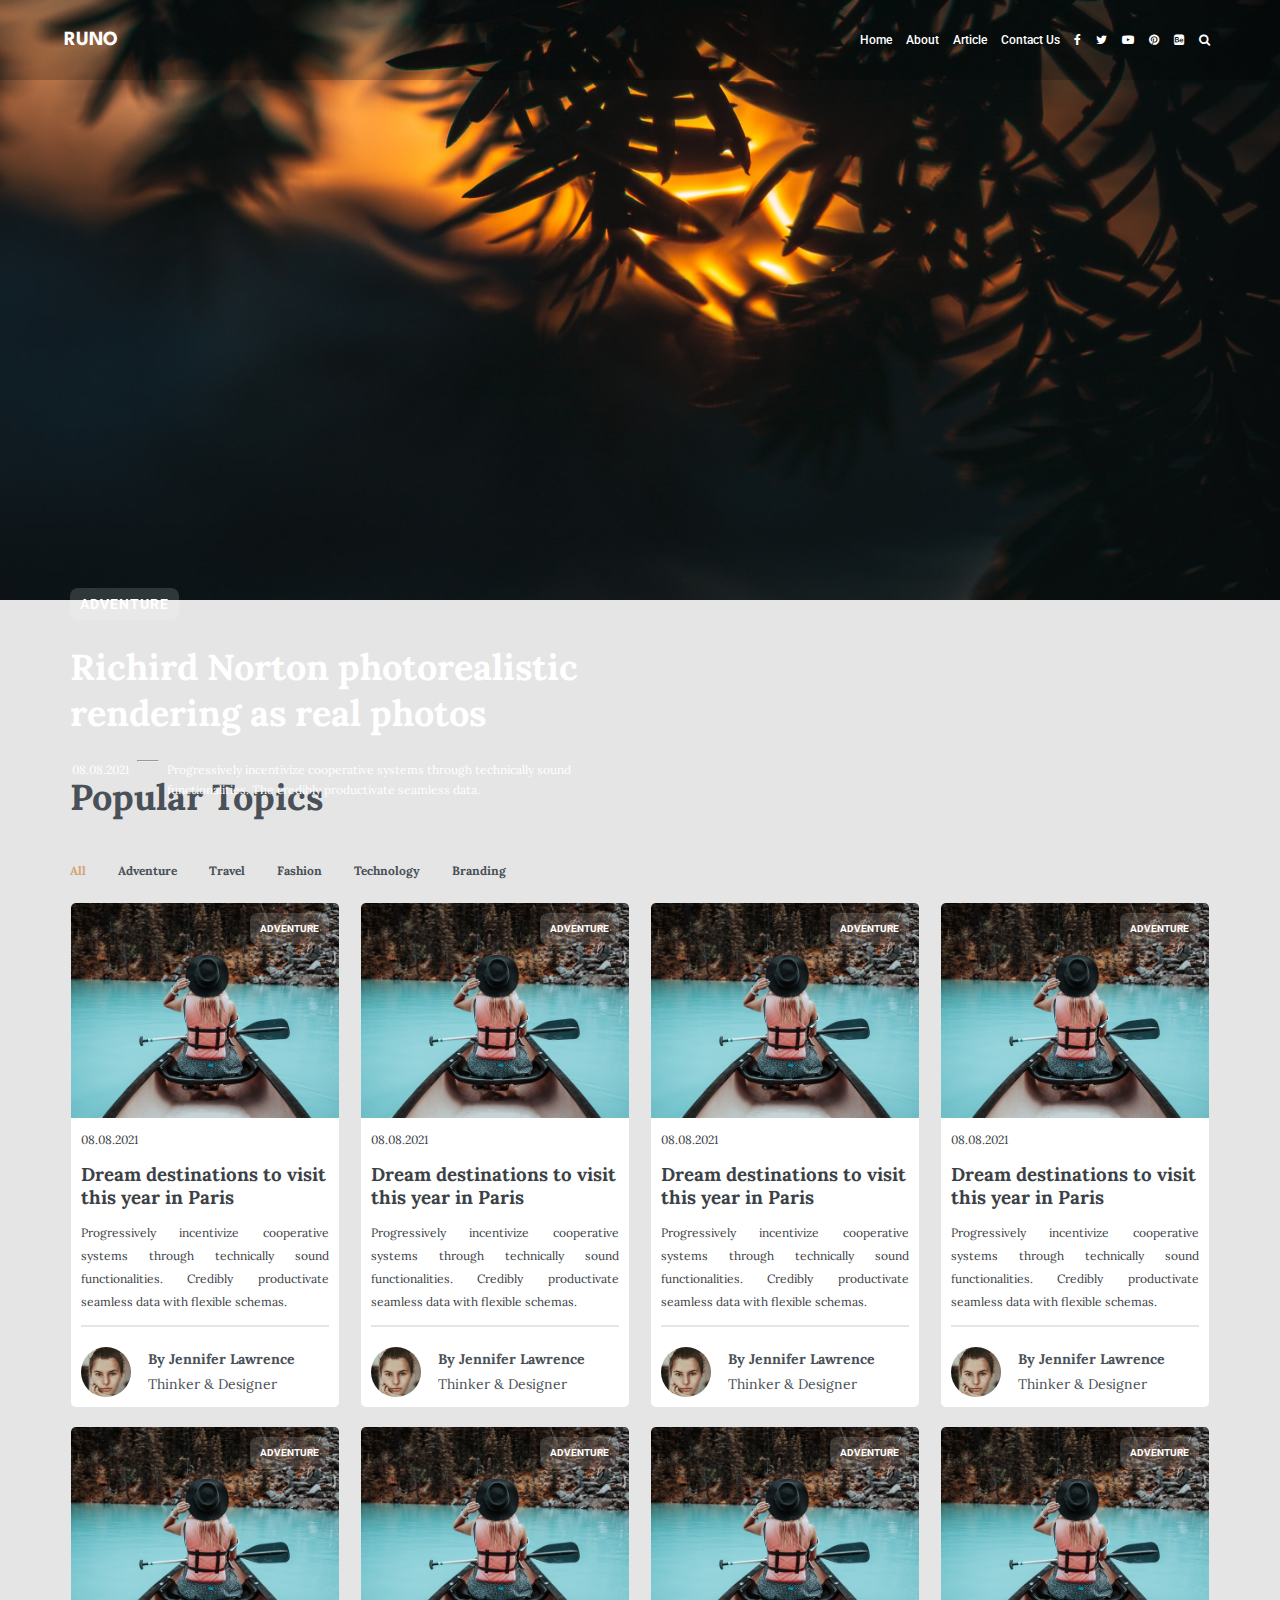
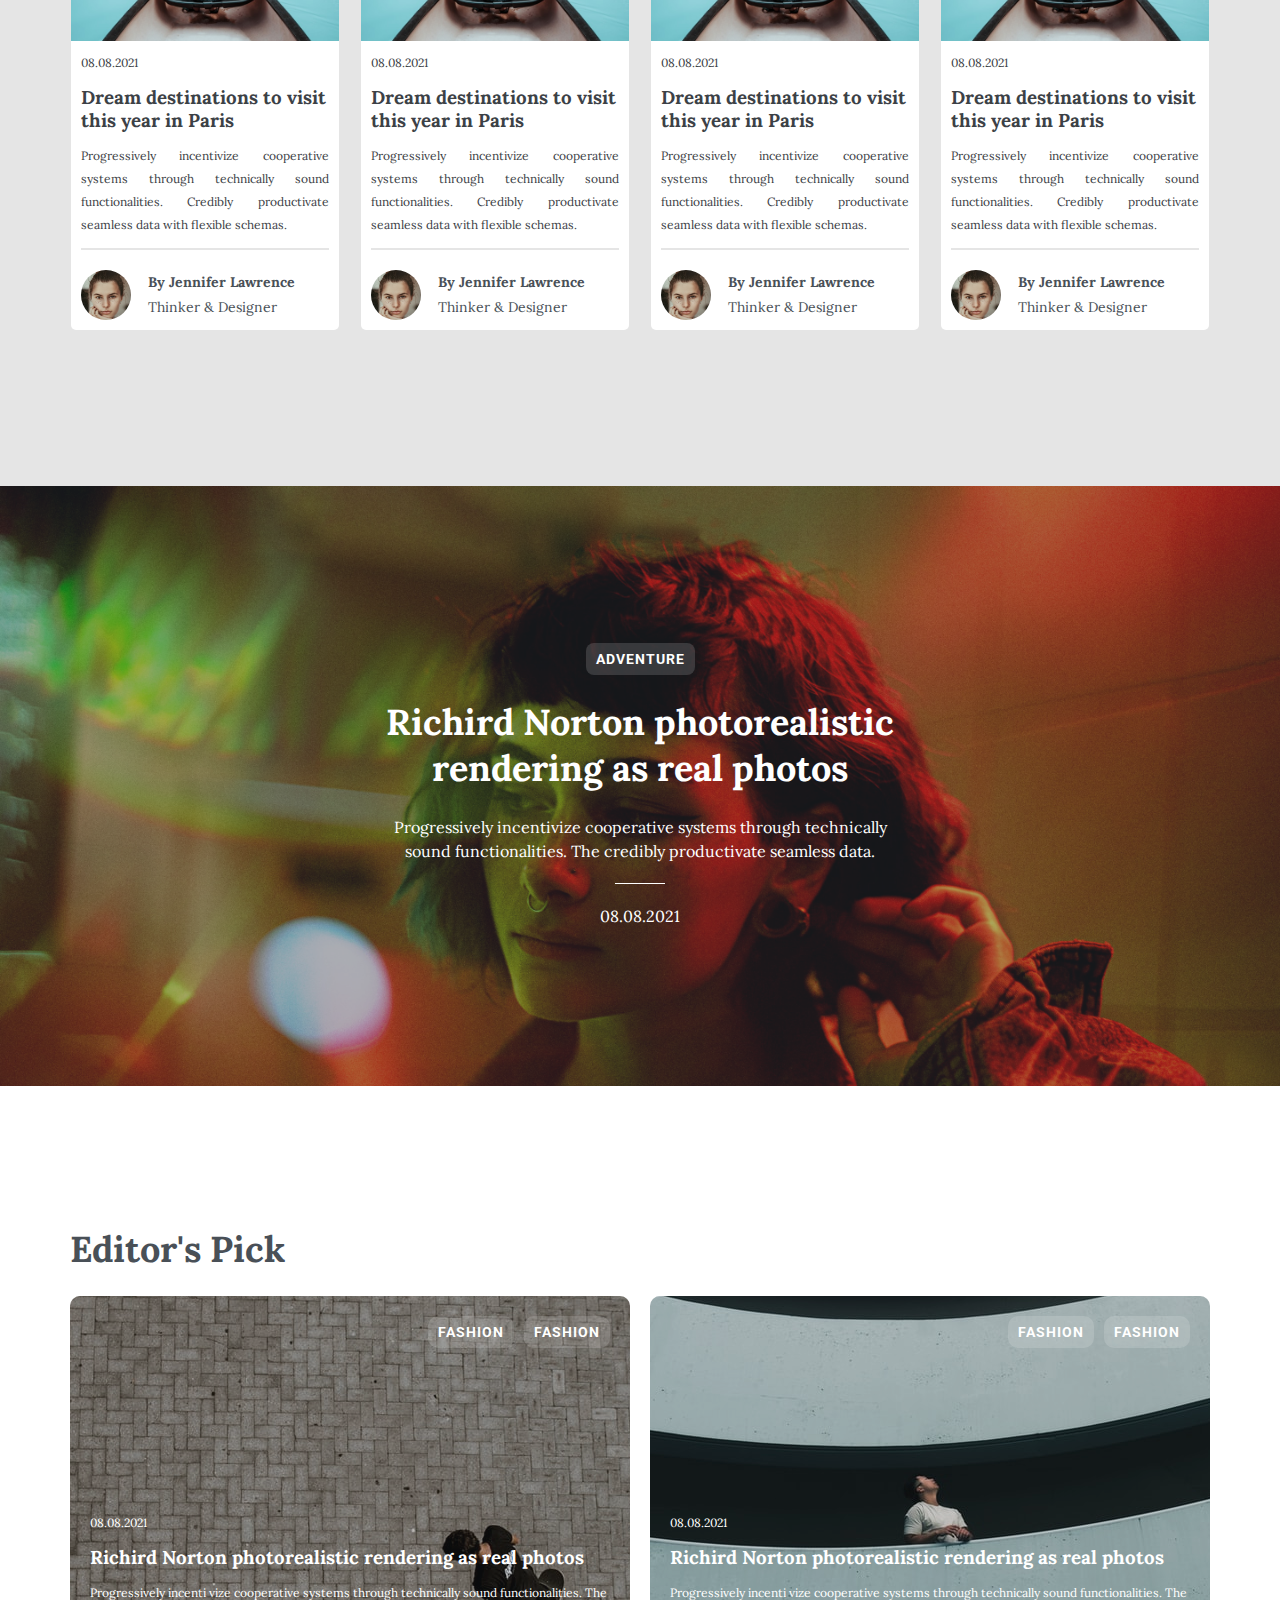
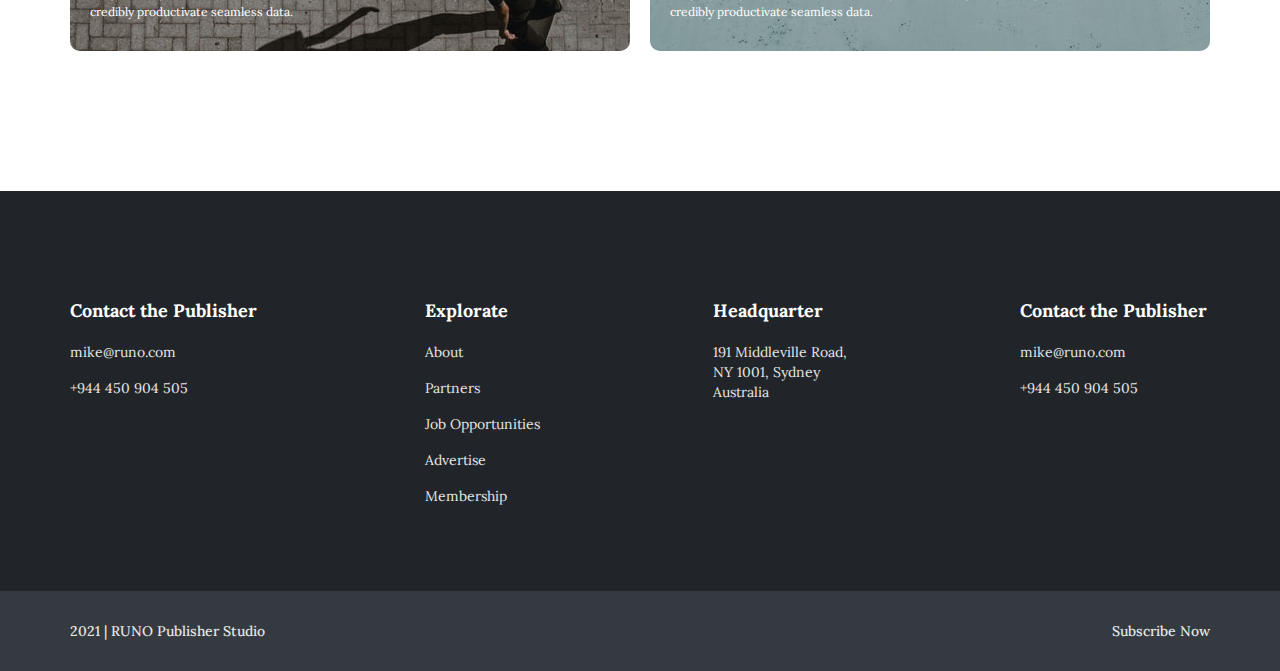
==== article.html @ a5d34c14 "feat: create new page article" ====
<!-- @format -->

<!DOCTYPE html>
<html lang="en">
  <head>
    <meta charset="UTF-8" />
    <meta http-equiv="X-UA-Compatible" content="IE=edge" />
    <meta name="viewport" content="width=device-width, initial-scale=1.0" />
    <link rel="stylesheet" href="css/normalize.css" />
    <link rel="stylesheet" href="css/styles.css" />
    <link
      rel="stylesheet"
      href="https://fonts.googleapis.com/css?family=Roboto"
    />
    <link
      rel="stylesheet"
      href="https://fonts.googleapis.com/css?family=Lora"
    />
    <link
      rel="stylesheet"
      href="https://fonts.googleapis.com/css?family=Spartan"
    />
    <link
      rel="stylesheet"
      href="https://cdnjs.cloudflare.com/ajax/libs/font-awesome/4.7.0/css/font-awesome.min.css"
    />
    <script type="text/javascript" src="js/index.js"></script>
    <title>Article</title>
  </head>
  <body>
    <section class="hero-image hero-article">
      <nav>
        <div class="logo">
          <h3>RUNO</h3>
        </div>
        <div class="right">
          <ul>
            <li><a class="menu" href="index.html">Home</a></li>
            <li><a class="menu" href="#">About</a></li>
            <li><a class="menu active" href="article.html">Article</a></li>
            <li><a class="menu" href="#">Contact Us</a></li>
            <li><a href="#" class="icon-header fa fa-facebook"></a></li>
            <li><a href="#" class="icon-header fa fa-twitter"></a></li>
            <li><a href="#" class="icon-header fa fa-youtube-play"></a></li>
            <li><a href="#" class="icon-header fa fa-pinterest"></a></li>
            <li><a href="#" class="icon-header fa fa-behance-square"></a></li>
            <li><a href="#" class="icon-header fa fa-search"></a></li>
          </ul>
        </div>
      </nav>
      <div class="hero-text">
        <div class="adventure">
          <span>ADVENTURE</span>
        </div>
        <h1>Richird Norton photorealistic rendering as real photos</h1>
        <div class="col1">
          <p>08.08.2021</p>
        </div>
        <div class="col2">
          <hr />
        </div>
        <div class="col3">
          <p>
            Progressively incentivize cooperative systems through technically
            sound functionalities. The credibly productivate seamless data.
          </p>
        </div>
      </div>
    </section>
    <section>
      <div class="popular-topics">
        <h1>Popular Topics</h1>
        <div class="tab">
          <button class="tablinks active" onclick="openTopic(event, 'All')">
            All
          </button>
          <button class="tablinks" onclick="openTopic(event, 'Adventure')">
            Adventure
          </button>
          <button class="tablinks" onclick="openTopic(event, 'Travel')">
            Travel
          </button>
          <button class="tablinks" onclick="openTopic(event, 'Fashion')">
            Fashion
          </button>
          <button class="tablinks" onclick="openTopic(event, 'Technology')">
            Technology
          </button>
          <button class="tablinks" onclick="openTopic(event, 'Branding')">
            Branding
          </button>
        </div>

        <div id="All" class="tabcontent" style="display: block">
          <div class="blog__row flex-wrap">
            <div class="blog__column radius-5">
              <div class="container">
                <img
                  src="assets/img/5eccb5b6588ac0b840f3bb7dcb638f56.jpg"
                  alt=""
                  srcset=""
                />
                <div class="blog__content bg--white pad-10">
                  <p class="meta">08.08.2021</p>
                  <h3>Dream destinations to visit this year in Paris</h3>
                  <p class="excerpt">
                    Progressively incentivize cooperative systems through
                    technically sound functionalities. Credibly productivate
                    seamless data with flexible schemas.
                  </p>
                  <div class="tag">ADVENTURE</div>
                  <hr class="blog__hr" />
                  <div class="blurb">
                    <div class="avatar">
                      <div class="rounded">
                        <img
                          src="assets/img/e408155028083e858df511097c262a08.jpg"
                          alt=""
                        />
                      </div>
                    </div>
                    <div class="name"><b>By Jennifer Lawrence</b></div>
                    <div class="position">Thinker & Designer</div>
                  </div>
                </div>
              </div>
            </div>
            <div class="blog__column radius-5">
              <div class="container">
                <img
                  src="assets/img/5eccb5b6588ac0b840f3bb7dcb638f56.jpg"
                  alt=""
                  srcset=""
                />
                <div class="blog__content bg--white pad-10">
                  <p class="meta">08.08.2021</p>
                  <h3>Dream destinations to visit this year in Paris</h3>
                  <p class="excerpt">
                    Progressively incentivize cooperative systems through
                    technically sound functionalities. Credibly productivate
                    seamless data with flexible schemas.
                  </p>
                  <div class="tag">ADVENTURE</div>
                  <hr class="blog__hr" />
                  <div class="blurb">
                    <div class="avatar">
                      <div class="rounded">
                        <img
                          src="assets/img/e408155028083e858df511097c262a08.jpg"
                          alt=""
                        />
                      </div>
                    </div>
                    <div class="name"><b>By Jennifer Lawrence</b></div>
                    <div class="position">Thinker & Designer</div>
                  </div>
                </div>
              </div>
            </div>
            <div class="blog__column radius-5">
              <div class="container">
                <img
                  src="assets/img/5eccb5b6588ac0b840f3bb7dcb638f56.jpg"
                  alt=""
                  srcset=""
                />
                <div class="blog__content bg--white pad-10">
                  <p class="meta">08.08.2021</p>
                  <h3>Dream destinations to visit this year in Paris</h3>
                  <p class="excerpt">
                    Progressively incentivize cooperative systems through
                    technically sound functionalities. Credibly productivate
                    seamless data with flexible schemas.
                  </p>
                  <div class="tag">ADVENTURE</div>
                  <hr class="blog__hr" />
                  <div class="blurb">
                    <div class="avatar">
                      <div class="rounded">
                        <img
                          src="assets/img/e408155028083e858df511097c262a08.jpg"
                          alt=""
                        />
                      </div>
                    </div>
                    <div class="name"><b>By Jennifer Lawrence</b></div>
                    <div class="position">Thinker & Designer</div>
                  </div>
                </div>
              </div>
            </div>
            <div class="blog__column radius-5">
              <div class="container">
                <img
                  src="assets/img/5eccb5b6588ac0b840f3bb7dcb638f56.jpg"
                  alt=""
                  srcset=""
                />
                <div class="blog__content bg--white pad-10">
                  <p class="meta">08.08.2021</p>
                  <h3>Dream destinations to visit this year in Paris</h3>
                  <p class="excerpt">
                    Progressively incentivize cooperative systems through
                    technically sound functionalities. Credibly productivate
                    seamless data with flexible schemas.
                  </p>
                  <div class="tag">ADVENTURE</div>
                  <hr class="blog__hr" />
                  <div class="blurb">
                    <div class="avatar">
                      <div class="rounded">
                        <img
                          src="assets/img/e408155028083e858df511097c262a08.jpg"
                          alt=""
                        />
                      </div>
                    </div>
                    <div class="name"><b>By Jennifer Lawrence</b></div>
                    <div class="position">Thinker & Designer</div>
                  </div>
                </div>
              </div>
            </div>
            <div class="blog__column radius-5">
              <div class="container">
                <img
                  src="assets/img/5eccb5b6588ac0b840f3bb7dcb638f56.jpg"
                  alt=""
                  srcset=""
                />
                <div class="blog__content bg--white pad-10">
                  <p class="meta">08.08.2021</p>
                  <h3>Dream destinations to visit this year in Paris</h3>
                  <p class="excerpt">
                    Progressively incentivize cooperative systems through
                    technically sound functionalities. Credibly productivate
                    seamless data with flexible schemas.
                  </p>
                  <div class="tag">ADVENTURE</div>
                  <hr class="blog__hr" />
                  <div class="blurb">
                    <div class="avatar">
                      <div class="rounded">
                        <img
                          src="assets/img/e408155028083e858df511097c262a08.jpg"
                          alt=""
                        />
                      </div>
                    </div>
                    <div class="name"><b>By Jennifer Lawrence</b></div>
                    <div class="position">Thinker & Designer</div>
                  </div>
                </div>
              </div>
            </div>
            <div class="blog__column radius-5">
              <div class="container">
                <img
                  src="assets/img/5eccb5b6588ac0b840f3bb7dcb638f56.jpg"
                  alt=""
                  srcset=""
                />
                <div class="blog__content bg--white pad-10">
                  <p class="meta">08.08.2021</p>
                  <h3>Dream destinations to visit this year in Paris</h3>
                  <p class="excerpt">
                    Progressively incentivize cooperative systems through
                    technically sound functionalities. Credibly productivate
                    seamless data with flexible schemas.
                  </p>
                  <div class="tag">ADVENTURE</div>
                  <hr class="blog__hr" />
                  <div class="blurb">
                    <div class="avatar">
                      <div class="rounded">
                        <img
                          src="assets/img/e408155028083e858df511097c262a08.jpg"
                          alt=""
                        />
                      </div>
                    </div>
                    <div class="name"><b>By Jennifer Lawrence</b></div>
                    <div class="position">Thinker & Designer</div>
                  </div>
                </div>
              </div>
            </div>
            <div class="blog__column radius-5">
              <div class="container">
                <img
                  src="assets/img/5eccb5b6588ac0b840f3bb7dcb638f56.jpg"
                  alt=""
                  srcset=""
                />
                <div class="blog__content bg--white pad-10">
                  <p class="meta">08.08.2021</p>
                  <h3>Dream destinations to visit this year in Paris</h3>
                  <p class="excerpt">
                    Progressively incentivize cooperative systems through
                    technically sound functionalities. Credibly productivate
                    seamless data with flexible schemas.
                  </p>
                  <div class="tag">ADVENTURE</div>
                  <hr class="blog__hr" />
                  <div class="blurb">
                    <div class="avatar">
                      <div class="rounded">
                        <img
                          src="assets/img/e408155028083e858df511097c262a08.jpg"
                          alt=""
                        />
                      </div>
                    </div>
                    <div class="name"><b>By Jennifer Lawrence</b></div>
                    <div class="position">Thinker & Designer</div>
                  </div>
                </div>
              </div>
            </div>
            <div class="blog__column radius-5">
              <div class="container">
                <img
                  src="assets/img/5eccb5b6588ac0b840f3bb7dcb638f56.jpg"
                  alt=""
                  srcset=""
                />
                <div class="blog__content bg--white pad-10">
                  <p class="meta">08.08.2021</p>
                  <h3>Dream destinations to visit this year in Paris</h3>
                  <p class="excerpt">
                    Progressively incentivize cooperative systems through
                    technically sound functionalities. Credibly productivate
                    seamless data with flexible schemas.
                  </p>
                  <div class="tag">ADVENTURE</div>
                  <hr class="blog__hr" />
                  <div class="blurb">
                    <div class="avatar">
                      <div class="rounded">
                        <img
                          src="assets/img/e408155028083e858df511097c262a08.jpg"
                          alt=""
                        />
                      </div>
                    </div>
                    <div class="name"><b>By Jennifer Lawrence</b></div>
                    <div class="position">Thinker & Designer</div>
                  </div>
                </div>
              </div>
            </div>
          </div>
        </div>

        <div id="Adventure" class="tabcontent">
          <h3>Adventure</h3>
          <p>Paris is the capital of France.</p>
        </div>

        <div id="Travel" class="tabcontent">
          <h3>Travel</h3>
          <p>Tokyo is the capital of Japan.</p>
        </div>

        <div id="Fashion" class="tabcontent">
          <h3>Fashion</h3>
          <p>Tokyo is the capital of Japan.</p>
        </div>

        <div id="Technology" class="tabcontent">
          <h3>Technology</h3>
          <p>Tokyo is the capital of Japan.</p>
        </div>

        <div id="Branding" class="tabcontent">
          <h3>Branding</h3>
          <p>Tokyo is the capital of Japan.</p>
        </div>
      </div>
    </section>
    <section>
      <div class="big-post">
        <img
          src="assets/img/2a368172fa3a1a514691d15dc1a1df42.jpg"
          alt=""
          srcset=""
        />
        <div class="content-big-post">
          <div class="text">
            <div class="adventure">
              <span>ADVENTURE</span>
            </div>
            <h1>Richird Norton photorealistic rendering as real photos</h1>
            <p>
              Progressively incentivize cooperative systems through technically
              sound functionalities. The credibly productivate seamless data.
            </p>
            <div class="h_line"></div>
            <p>08.08.2021</p>
          </div>
        </div>
      </div>
    </section>
    <section class="editor-picks">
      <h1 class="editor">Editor's Pick</h1>
      <div class="blog__row">
        <div class="blog-editor">
          <div class="blog__image">
            <img
              src="assets/img/5d63a7fac1b4c63a5ab78ef0c084b68e.jpg"
              alt="blog-thumbnail"
            />
          </div>
          <div class="overlay">
            <div class="float-right">
              <div class="cat-blog">FASHION</div>
              <div class="cat-blog">FASHION</div>
            </div>
            <div class="content-blog">
              <p class="date-blog">08.08.2021</p>
              <h3 class="title-blog">
                Richird Norton photorealistic rendering as real photos
              </h3>
              <p class="excerpt-blog">
                Progressively incenti vize cooperative systems through
                technically sound functionalities. The credibly productivate
                seamless data.
              </p>
            </div>
          </div>
        </div>
        <div class="blog-editor">
          <div class="blog__image">
            <img
              src="assets/img/299ae52b084d4ed84993ea25d4ffd678.jpg"
              alt="blog-thumbnail"
            />
          </div>
          <div class="overlay">
            <div class="float-right">
              <div class="cat-blog">FASHION</div>
              <div class="cat-blog">FASHION</div>
            </div>
            <div class="content-blog">
              <p class="date-blog">08.08.2021</p>
              <h3 class="title-blog">
                Richird Norton photorealistic rendering as real photos
              </h3>
              <p class="excerpt-blog">
                Progressively incenti vize cooperative systems through
                technically sound functionalities. The credibly productivate
                seamless data.
              </p>
            </div>
          </div>
        </div>
      </div>
    </section>
    <footer class="footer">
      <div class="footer__inner">
        <div class="footer__col-1">
          <h3 class="footer__heading">Contact the Publisher</h3>
          <p class="footer__txt">mike@runo.com</p>
          <p class="footer__txt">+944 450 904 505</p>
        </div>
        <div class="footer__col-2">
          <h3 class="footer__heading">Explorate</h3>
          <p class="footer__txt">About</p>
          <p class="footer__txt">Partners</p>
          <p class="footer__txt">Job Opportunities</p>
          <p class="footer__txt">Advertise</p>
          <p class="footer__txt">Membership</p>
        </div>
        <div class="footer__col-3">
          <h3 class="footer__heading">Headquarter</h3>
          <p class="footer__txt">
            191 Middleville Road, NY 1001, Sydney Australia
          </p>
        </div>
        <div class="footer__col-4">
          <h3 class="footer__heading">Contact the Publisher</h3>
          <p class="footer__txt">mike@runo.com</p>
          <p class="footer__txt">+944 450 904 505</p>
        </div>
      </div>
    </footer>
    <div class="sub-footer">
      <div class="sub-footer__col">2021 | RUNO Publisher Studio</div>
      <div class="sub-footer__col">Subscribe Now</div>
    </div>
  </body>
</html>
---- css/styles.css ----
* {
    margin:0;
    padding:0;
    box-sizing: border-box;
}

/* .container {
    max-width:1300px;
    width:100%;
} */

.hero-image {
  background-position: center;
  background-size: cover;
  height: 600px;
}

.hero-home {
  background-image: url("../assets/img/hero-mage.png");
}

nav {
  height: 80px;
  background: rgba(0, 0, 0, 0.2);
  vertical-align: middle;
  padding: 0 5%;
}
nav .logo h3 {
  float: left;
  font-family: "Spartan";
  font-style: normal;
  font-weight: 700;
  font-size: 20px;
  line-height: 80px;
  color: white;
  padding: 0;
  margin: 0;
}

nav .right {
  float: right;
}

nav .right li {
  display: inline;
}

nav .right ul .menu {
  color: white;
  text-decoration: none;
  font-family: "Roboto";
  font-style: normal;
  font-weight: 500;
  font-size: 12px;
  line-height: 80px;
  padding: 0 5px;
}

nav .right ul .icon-header {
  color: white;
  text-decoration: none;
  font-size: 12px;
  line-height: 80px;
  letter-spacing: 1px;
  padding: 0 5px;
}

nav .right ul {
  margin: 0 auto;
}

.hero-text {
  position: absolute;
  bottom: 100px;
  left: 70px;
  width: 530px;
  overflow: hidden;
  color: white;
}

h1 {
  font-family: "Lora";
  font-style: normal;
  font-size: 36px;
  font-weight: 700;
  line-height: 46px;
}

.hero-text .col1,
.hero-text .col2,
.hero-text .col3 {
  display: inline-block;
  vertical-align: top;
  padding: 0 2px;
}

.hero-text .col3 {
  width: 420px;
}

.hero-text hr {
  width: 20px;
}

.hero-text p {
  margin: 0 !important;
  font-family: "Lora";
  font-style: normal;
  font-weight: 400;
  font-size: 12px;
  line-height: 20px;
}

.adventure {
  padding: 10px 10px;
  background-color: rgba(255, 255, 255, 0.15);
  display: inline-block;
  border-radius: 8px;
  font-family: Roboto;
  font-style: normal;
  font-weight: 700;
  font-size: 14px;
  line-height: 12px;
  letter-spacing: 1px;
  color: white;
}

/* END OF HERO */


/* POPULAR TOPICS */

.popular-topics {
  padding: 150px  70px;
  width:100%;
  /* overflow: hidden;
    position: absolute; */
  flex-direction: column;
  background-color: #E5E5E5;
}

.popular-topics h1 {
  font-family: "Lora";
  font-style: normal;
  font-weight: 700;
  font-size: 36px;
  line-height: 46px;
  /* identical to box height */
  color: #495057;
}

/* Style the tab */
.tab {
  overflow: hidden;
}

/* Style the buttons inside the tab */
.tab button {
  background-color: inherit;
  float: left;
  border: none;
  outline: none;
  cursor: pointer;
  padding: 14px 16px;
  transition: 0.3s;
  font-family: "Lora";
  font-style: normal;
  font-weight: 700;
  font-size: 12px;
  line-height: 25px;
  /* identical to box height, or 208% */
  color: #495057;
}

.tablinks:first-child {
  padding-left: 0;
}

/* Change background color of buttons on hover */
.tab button:hover {
  color: #d4a373;
}

/* Create an active/current tablink class */
.tab button.active {
  color: #d4a373;
}

/* Style the tab content */
.tabcontent {
  display: none;
  padding: 6px 0;
  -webkit-animation: fadeEffect 1s;
  animation: fadeEffect 1s;
}

@-webkit-keyframes fadeEffect {
  from {
    opacity: 0;
  }
  to {
    opacity: 1;
  }
}

@keyframes fadeEffect {
  from {
    opacity: 0;
  }
  to {
    opacity: 1;
  }
}

/* END OF TAB */

/* .blog__row {
  display: flex;
  gap: 20px;
  flex-wrap: wrap;
  width: 100%;

} */

.blog__column:last-child {
  padding-right: 0;
}

.bg--white {
  background-color: white;
}

.blog__column .container {
  position: relative;
}

.blog__column {
  overflow: hidden;
  width: 23.5%;
}

.blog__content {
  padding:20px 0;
  align-items: center;
  color: #3c4146;
  font-family: "Lora";
  font-style: normal;
  font-weight: 400;
  /* font-size: 14px; */
  line-height: 23px;
}

.blog__column img {
  width: 100%;
  height: auto;
  display: block;
}

.radius-5 {
  border-radius: 5px;
}

.pad-10 {
  padding:10px;
}

.blog__column .meta {
  display: flex;
  font-size: 12px;
  margin-bottom:12px;
}

.blog__column h3 {
  margin-bottom:12px;
}

.blog__column .excerpt {
  margin-bottom:12px;
  font-size: 12px;
  text-align: justify;
}

.blog__column .tag {
  padding: 10px 10px;
  background-color: rgba(255, 255, 255, 0.15);
  /* display: inline-block; */
  border-radius: 8px;
  font-family: "Roboto";
  font-style: normal;
  font-weight: 700;
  font-size: 10px;
  line-height: 12px;
  float: right;
  position: absolute;
  right: 10px;
  top: 10px;
  z-index: 1000;
  color: white;
}



.blog__hr {
  border: 0.5px solid #E5E5E5;
}

/* END OF BLOG TAB */

/* SECTION BIG POST */
.big-post {
  width: 100%;
  height: 600px;
  position: relative;
  /* background-size: contain; */
  overflow: hidden;
}

.big-post img {
  display: block;
  width: 100%;
}

.content-big-post {
  position: absolute;
  display: flex;
  justify-content: center;
  align-items: center;
  flex-direction: column;
  top: 0;
  height: 100%;
  width: 100%;
  /* opacity: 0.5; */
  background-color: rgba(52, 58, 64, 0.4);
}

.content-big-post .text {
  text-align: center;
  color: white;
  opacity: 1;
  font-family: "Lora";
  font-style: normal;
  width:40%;
  line-height: 1.5;
}

.h_line {
    border-bottom: 1px solid white;
    width: 50px;
    margin: 20px auto;
}

.text-big-post p {
    font-size: 12px;
}


/* Section big post */

.editor-picks {
    margin: 140px 70px;
    max-width:1300px;
    /* width: 100%; */
  }

  h1.editor {
      color:#495057;
  }
  
.blog__row {
    display: flex;
    justify-content: space-around;
    gap: 20px;
}



.blog-editor {
    position: relative;
    overflow: hidden;
    width: 640px;
    height: 355px;
    border-radius: 10px;
    vertical-align: middle;

}

.blog__image {
  height: 100%;
  width: 100%;
  display: flex;
  align-items: center;
  justify-content: center;
}

.blog-editor .overlay {
    background-color: #343a402f;
    position: absolute;
    width: 100%;
    height: 100%;
    top:0;
    padding:20px;
    box-sizing: border-box;
    color: white;
}

.float-right {
  display: flex;
  justify-content: flex-end;
  left: 0;
  gap:10px;
}

.blog-editor .overlay .cat-blog {
    padding: 10px 10px;
    background-color: rgba(255, 255, 255, 0.15);
    border-radius: 10px;
    font-family: Roboto;
    font-style: normal;
    font-weight: 700;
    font-size: 14px;
    line-height: 12px;
    letter-spacing: 1px;
}

.blog-editor .overlay .content-blog {
    position: absolute;
    bottom: 20px;
    margin-right: 10px;
    font-family: "Lora";
    font-style: normal;
    line-height: 1.6;
}

.content-blog p, .content-blog h3 {
    margin-bottom:10px;
}

.content-blog p {
    font-size: 12px;
}

/* Footer */

.footer {
  color:white;
  background-color: #212529;
  height:400px;
  padding: 106px 70px;
}

.footer__inner {
  display: flex;
  justify-content: space-between;
  margin: auto;
}

h3.footer__heading {
  font-family: "Lora";
  line-height: 1.6;
  margin-bottom: 16px;
  font-size: 18px;
}

.footer__txt {
  font-family: "Lora";
  line-height: 1.6;
  font-size: 14px;
  color: #E5E5E5;
  margin-bottom: 16px;
  line-height: 20px;
}

.footer__col-1 {
  width: 188px;
}

.footer__col-2 {
  width: 120px;
}

.footer__col-3 {
  width: 140px;
}

.footer__col-4 {
  width: 190px;
}

/* SUB FOOTER */

.sub-footer {
  padding:31px 70px;
  display: flex;
  justify-content: space-between;
  align-items: center;
  height: 80px;
  background-color: #343A40;
}

.sub-footer__col {
  font-family: 'Lora';
  font-weight: 500;
  font-size: 14px;
  line-height: 18px;  
  color: #E5E5E5;
}

/* HALAMAN ARTIKEL */

/* Hero */

.hero-article {
  background-image: url("../assets/img/bde7599f34bb5c8e8336b524b9beba56.jpg");
}

/* Blog */


.blurb {
  display: flex;
  flex-wrap: wrap;
  flex-direction: column;
  height: 50px;
  margin-top: 20px;
}

.avatar {
  flex: 0 0 100%;
  width: 50px;
  margin-right: 17px;
}

.rounded {
  width: 50px;
  height: 50px;
  overflow: hidden;
  border-radius: 50%;
}

.avatar img {
  object-fit: cover;
  width: 100%;
  height: 100%;
}

.blurb .name, .blurb .position {
  flex: 0 0 50%;
  font-family: 'Lora';
  font-size: 14px;
  line-height: 25px;  
  margin: auto 0;
  width: 200px;
  color: #495057;
}


/* PUBLIC */

.flex-wrap {
  flex-wrap: wrap;
}
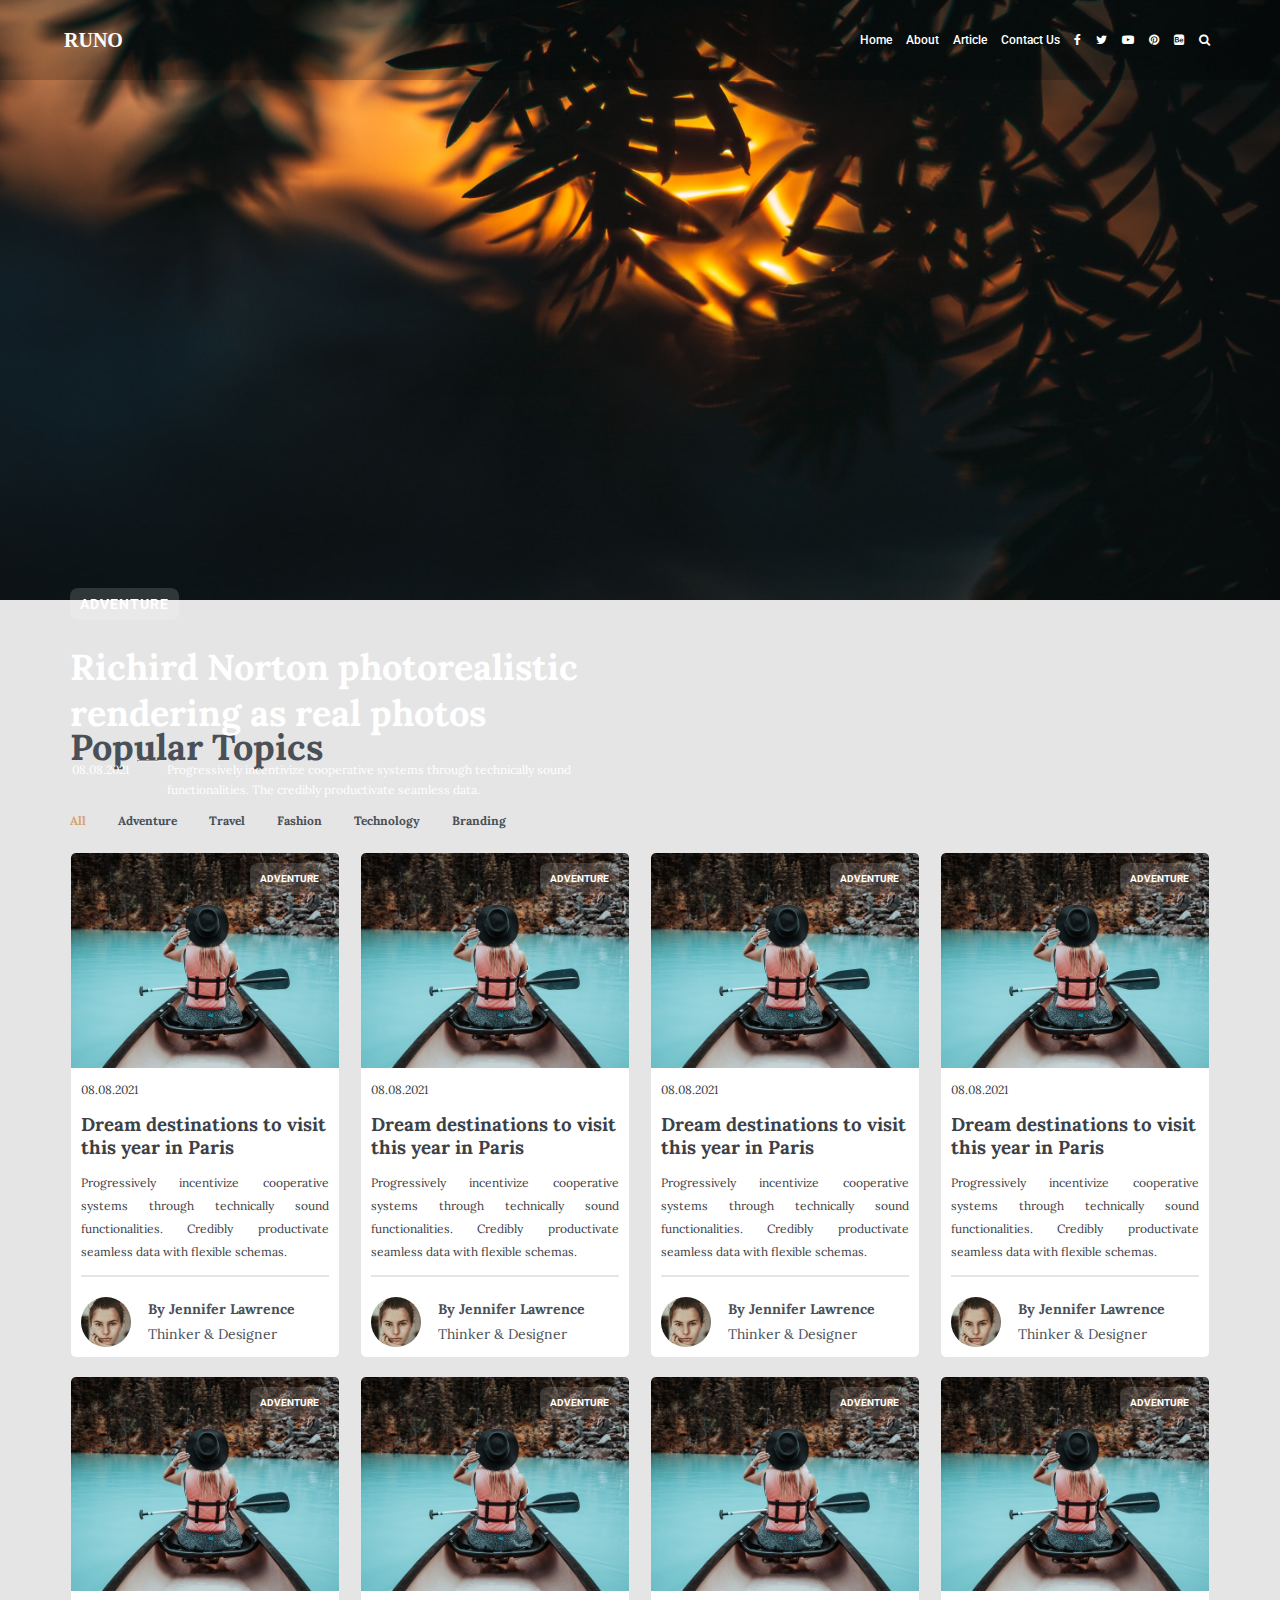
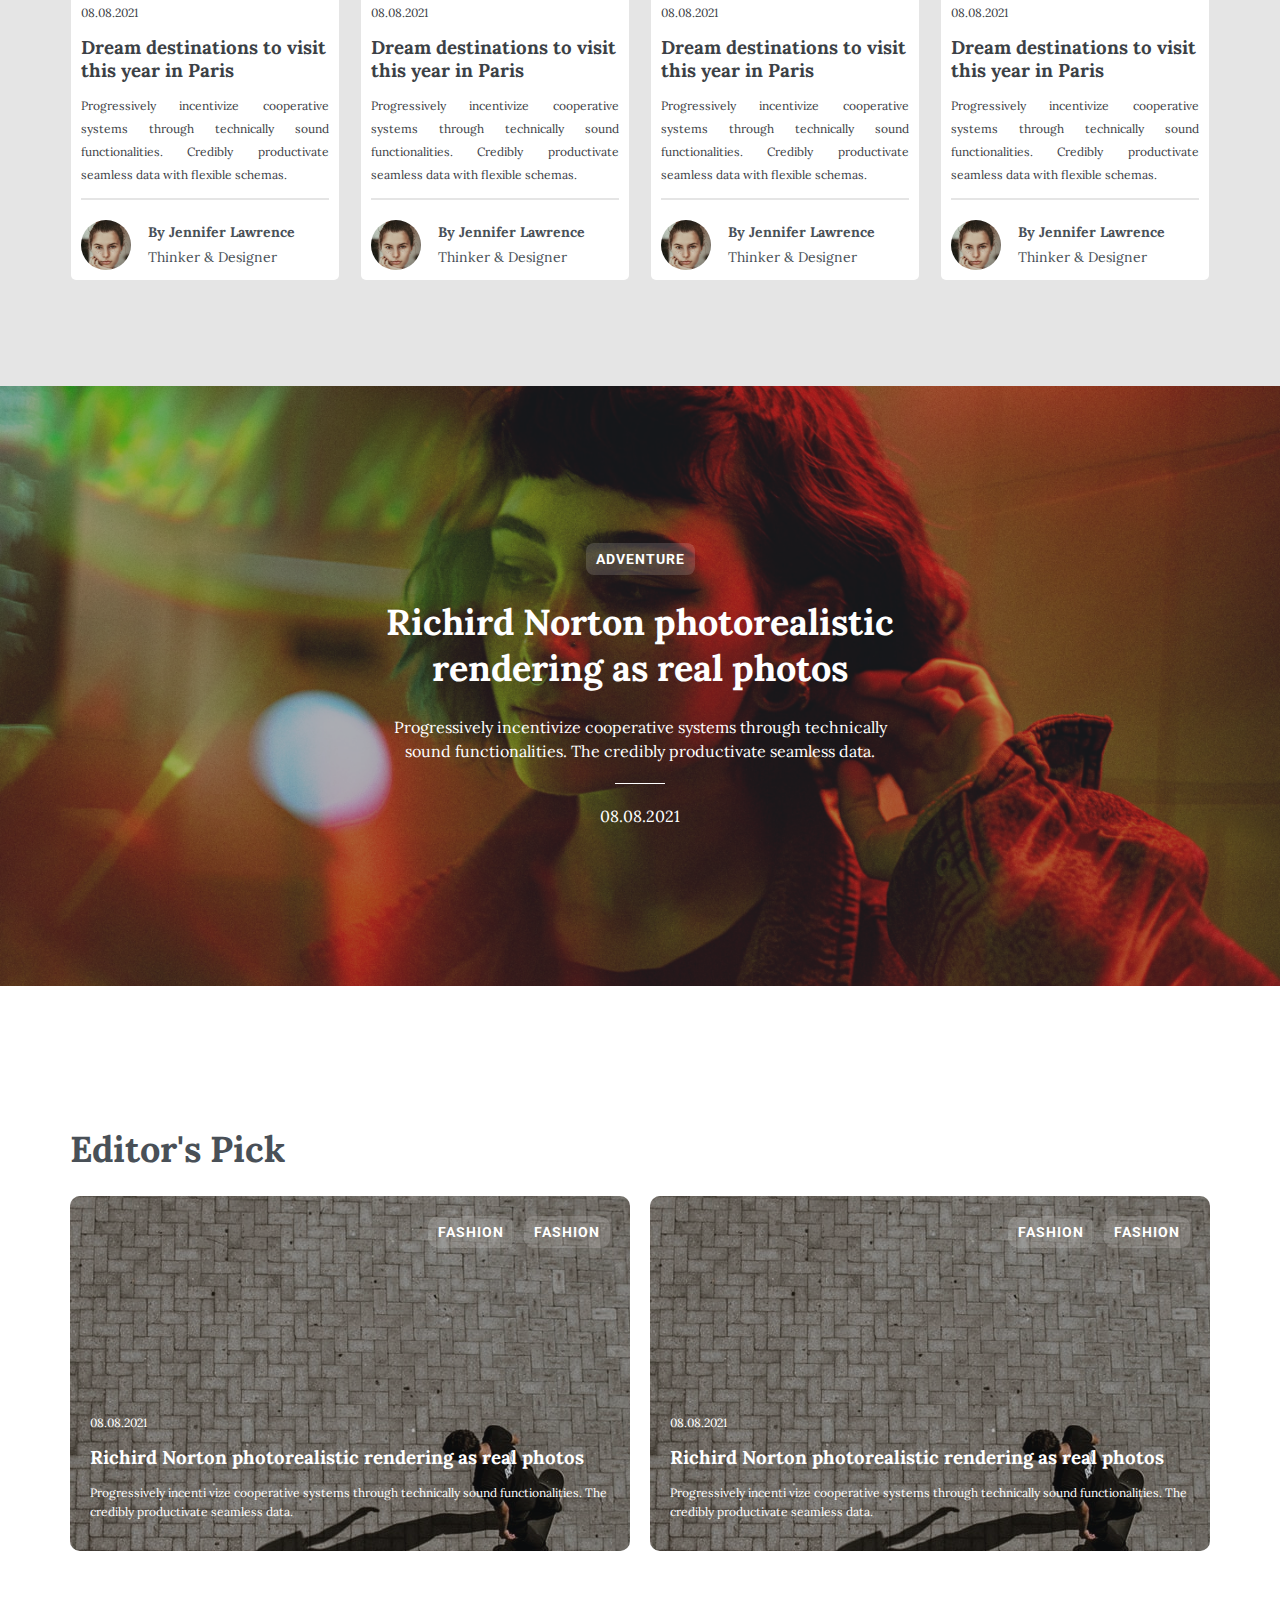
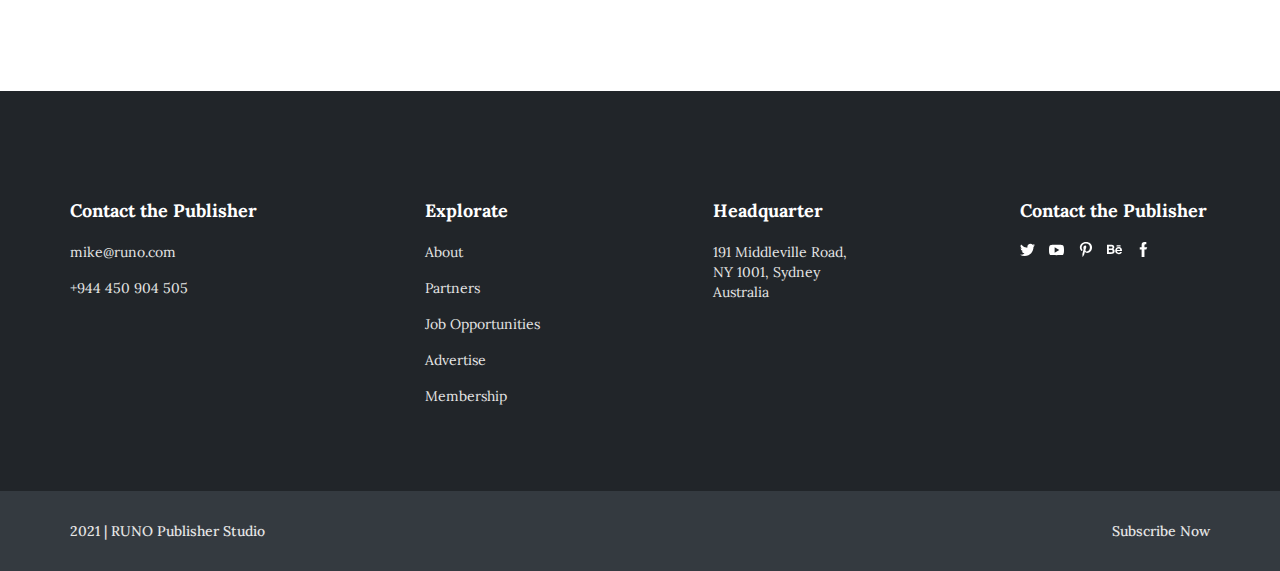
==== commit 7897697a: "fix: change name class, file and id." ====
--- a/article.html
+++ b/article.html
@@ -8,17 +8,11 @@
     <meta name="viewport" content="width=device-width, initial-scale=1.0" />
     <link rel="stylesheet" href="css/normalize.css" />
     <link rel="stylesheet" href="css/styles.css" />
+    <link rel="preconnect" href="https://fonts.googleapis.com" />
+    <link rel="preconnect" href="https://fonts.gstatic.com" crossorigin />
     <link
+      href="https://fonts.googleapis.com/css2?family=League+Spartan:wght@300;400;500;600;700;800&family=Lora:wght@400;500;600;700&family=Roboto&display=swap"
       rel="stylesheet"
-      href="https://fonts.googleapis.com/css?family=Roboto"
-    />
-    <link
-      rel="stylesheet"
-      href="https://fonts.googleapis.com/css?family=Lora"
-    />
-    <link
-      rel="stylesheet"
-      href="https://fonts.googleapis.com/css?family=Spartan"
     />
     <link
       rel="stylesheet"
@@ -28,363 +22,337 @@
     <title>Article</title>
   </head>
   <body>
-    <section class="hero-image hero-article">
-      <nav>
-        <div class="logo">
-          <h3>RUNO</h3>
-        </div>
-        <div class="right">
-          <ul>
-            <li><a class="menu" href="index.html">Home</a></li>
-            <li><a class="menu" href="#">About</a></li>
-            <li><a class="menu active" href="article.html">Article</a></li>
-            <li><a class="menu" href="#">Contact Us</a></li>
-            <li><a href="#" class="icon-header fa fa-facebook"></a></li>
-            <li><a href="#" class="icon-header fa fa-twitter"></a></li>
-            <li><a href="#" class="icon-header fa fa-youtube-play"></a></li>
-            <li><a href="#" class="icon-header fa fa-pinterest"></a></li>
-            <li><a href="#" class="icon-header fa fa-behance-square"></a></li>
-            <li><a href="#" class="icon-header fa fa-search"></a></li>
-          </ul>
-        </div>
-      </nav>
-      <div class="hero-text">
-        <div class="adventure">
-          <span>ADVENTURE</span>
-        </div>
-        <h1>Richird Norton photorealistic rendering as real photos</h1>
-        <div class="col1">
-          <p>08.08.2021</p>
-        </div>
-        <div class="col2">
-          <hr />
-        </div>
-        <div class="col3">
-          <p>
-            Progressively incentivize cooperative systems through technically
-            sound functionalities. The credibly productivate seamless data.
-          </p>
-        </div>
-      </div>
-    </section>
-    <section>
+    <section id="hero">
+      <div class="container__hero hero__article">
+        <nav>
+          <div class="logo">
+            <h3>RUNO</h3>
+          </div>
+          <div class="right">
+            <ul>
+              <li><a class="menu" href="index.html">Home</a></li>
+              <li><a class="menu" href="#">About</a></li>
+              <li><a class="menu active" href="article.html">Article</a></li>
+              <li><a class="menu" href="#">Contact Us</a></li>
+              <li><a href="#" class="icon-header fa fa-facebook"></a></li>
+              <li><a href="#" class="icon-header fa fa-twitter"></a></li>
+              <li><a href="#" class="icon-header fa fa-youtube-play"></a></li>
+              <li><a href="#" class="icon-header fa fa-pinterest"></a></li>
+              <li><a href="#" class="icon-header fa fa-behance-square"></a></li>
+              <li><a href="#" class="icon-header fa fa-search"></a></li>
+            </ul>
+          </div>
+        </nav>
+        <div class="hero-text">
+          <div class="adventure">
+            <span>ADVENTURE</span>
+          </div>
+          <h1>Richird Norton photorealistic rendering as real photos</h1>
+          <div class="col1">
+            <p>08.08.2021</p>
+          </div>
+          <div class="col2">
+            <hr />
+          </div>
+          <div class="col3">
+            <p>
+              Progressively incentivize cooperative systems through technically
+              sound functionalities. The credibly productivate seamless data.
+            </p>
+          </div>
+        </div>
+      </div>
+    </section>
+    <section id="popular-topics">
       <div class="popular-topics">
         <h1>Popular Topics</h1>
         <div class="tab">
-          <button class="tablinks active" onclick="openTopic(event, 'All')">
+          <button class="tab__links active" onclick="openTopic(event, 'all')">
             All
           </button>
-          <button class="tablinks" onclick="openTopic(event, 'Adventure')">
+          <button class="tab__links" onclick="openTopic(event, 'adventure')">
             Adventure
           </button>
-          <button class="tablinks" onclick="openTopic(event, 'Travel')">
+          <button class="tab__links" onclick="openTopic(event, 'travel')">
             Travel
           </button>
-          <button class="tablinks" onclick="openTopic(event, 'Fashion')">
+          <button class="tab__links" onclick="openTopic(event, 'fashion')">
             Fashion
           </button>
-          <button class="tablinks" onclick="openTopic(event, 'Technology')">
+          <button class="tab__links" onclick="openTopic(event, 'technology')">
             Technology
           </button>
-          <button class="tablinks" onclick="openTopic(event, 'Branding')">
+          <button class="tab__links" onclick="openTopic(event, 'branding')">
             Branding
           </button>
         </div>
 
-        <div id="All" class="tabcontent" style="display: block">
+        <div id="all" class="tab__content" style="display: block">
           <div class="blog__row flex-wrap">
             <div class="blog__column radius-5">
               <div class="container">
                 <img
-                  src="assets/img/5eccb5b6588ac0b840f3bb7dcb638f56.jpg"
-                  alt=""
-                  srcset=""
-                />
-                <div class="blog__content bg--white pad-10">
-                  <p class="meta">08.08.2021</p>
-                  <h3>Dream destinations to visit this year in Paris</h3>
-                  <p class="excerpt">
-                    Progressively incentivize cooperative systems through
-                    technically sound functionalities. Credibly productivate
-                    seamless data with flexible schemas.
-                  </p>
-                  <div class="tag">ADVENTURE</div>
-                  <hr class="blog__hr" />
-                  <div class="blurb">
-                    <div class="avatar">
-                      <div class="rounded">
-                        <img
-                          src="assets/img/e408155028083e858df511097c262a08.jpg"
-                          alt=""
-                        />
-                      </div>
-                    </div>
-                    <div class="name"><b>By Jennifer Lawrence</b></div>
-                    <div class="position">Thinker & Designer</div>
-                  </div>
-                </div>
-              </div>
-            </div>
-            <div class="blog__column radius-5">
-              <div class="container">
-                <img
-                  src="assets/img/5eccb5b6588ac0b840f3bb7dcb638f56.jpg"
-                  alt=""
-                  srcset=""
-                />
-                <div class="blog__content bg--white pad-10">
-                  <p class="meta">08.08.2021</p>
-                  <h3>Dream destinations to visit this year in Paris</h3>
-                  <p class="excerpt">
-                    Progressively incentivize cooperative systems through
-                    technically sound functionalities. Credibly productivate
-                    seamless data with flexible schemas.
-                  </p>
-                  <div class="tag">ADVENTURE</div>
-                  <hr class="blog__hr" />
-                  <div class="blurb">
-                    <div class="avatar">
-                      <div class="rounded">
-                        <img
-                          src="assets/img/e408155028083e858df511097c262a08.jpg"
-                          alt=""
-                        />
-                      </div>
-                    </div>
-                    <div class="name"><b>By Jennifer Lawrence</b></div>
-                    <div class="position">Thinker & Designer</div>
-                  </div>
-                </div>
-              </div>
-            </div>
-            <div class="blog__column radius-5">
-              <div class="container">
-                <img
-                  src="assets/img/5eccb5b6588ac0b840f3bb7dcb638f56.jpg"
-                  alt=""
-                  srcset=""
-                />
-                <div class="blog__content bg--white pad-10">
-                  <p class="meta">08.08.2021</p>
-                  <h3>Dream destinations to visit this year in Paris</h3>
-                  <p class="excerpt">
-                    Progressively incentivize cooperative systems through
-                    technically sound functionalities. Credibly productivate
-                    seamless data with flexible schemas.
-                  </p>
-                  <div class="tag">ADVENTURE</div>
-                  <hr class="blog__hr" />
-                  <div class="blurb">
-                    <div class="avatar">
-                      <div class="rounded">
-                        <img
-                          src="assets/img/e408155028083e858df511097c262a08.jpg"
-                          alt=""
-                        />
-                      </div>
-                    </div>
-                    <div class="name"><b>By Jennifer Lawrence</b></div>
-                    <div class="position">Thinker & Designer</div>
-                  </div>
-                </div>
-              </div>
-            </div>
-            <div class="blog__column radius-5">
-              <div class="container">
-                <img
-                  src="assets/img/5eccb5b6588ac0b840f3bb7dcb638f56.jpg"
-                  alt=""
-                  srcset=""
-                />
-                <div class="blog__content bg--white pad-10">
-                  <p class="meta">08.08.2021</p>
-                  <h3>Dream destinations to visit this year in Paris</h3>
-                  <p class="excerpt">
-                    Progressively incentivize cooperative systems through
-                    technically sound functionalities. Credibly productivate
-                    seamless data with flexible schemas.
-                  </p>
-                  <div class="tag">ADVENTURE</div>
-                  <hr class="blog__hr" />
-                  <div class="blurb">
-                    <div class="avatar">
-                      <div class="rounded">
-                        <img
-                          src="assets/img/e408155028083e858df511097c262a08.jpg"
-                          alt=""
-                        />
-                      </div>
-                    </div>
-                    <div class="name"><b>By Jennifer Lawrence</b></div>
-                    <div class="position">Thinker & Designer</div>
-                  </div>
-                </div>
-              </div>
-            </div>
-            <div class="blog__column radius-5">
-              <div class="container">
-                <img
-                  src="assets/img/5eccb5b6588ac0b840f3bb7dcb638f56.jpg"
-                  alt=""
-                  srcset=""
-                />
-                <div class="blog__content bg--white pad-10">
-                  <p class="meta">08.08.2021</p>
-                  <h3>Dream destinations to visit this year in Paris</h3>
-                  <p class="excerpt">
-                    Progressively incentivize cooperative systems through
-                    technically sound functionalities. Credibly productivate
-                    seamless data with flexible schemas.
-                  </p>
-                  <div class="tag">ADVENTURE</div>
-                  <hr class="blog__hr" />
-                  <div class="blurb">
-                    <div class="avatar">
-                      <div class="rounded">
-                        <img
-                          src="assets/img/e408155028083e858df511097c262a08.jpg"
-                          alt=""
-                        />
-                      </div>
-                    </div>
-                    <div class="name"><b>By Jennifer Lawrence</b></div>
-                    <div class="position">Thinker & Designer</div>
-                  </div>
-                </div>
-              </div>
-            </div>
-            <div class="blog__column radius-5">
-              <div class="container">
-                <img
-                  src="assets/img/5eccb5b6588ac0b840f3bb7dcb638f56.jpg"
-                  alt=""
-                  srcset=""
-                />
-                <div class="blog__content bg--white pad-10">
-                  <p class="meta">08.08.2021</p>
-                  <h3>Dream destinations to visit this year in Paris</h3>
-                  <p class="excerpt">
-                    Progressively incentivize cooperative systems through
-                    technically sound functionalities. Credibly productivate
-                    seamless data with flexible schemas.
-                  </p>
-                  <div class="tag">ADVENTURE</div>
-                  <hr class="blog__hr" />
-                  <div class="blurb">
-                    <div class="avatar">
-                      <div class="rounded">
-                        <img
-                          src="assets/img/e408155028083e858df511097c262a08.jpg"
-                          alt=""
-                        />
-                      </div>
-                    </div>
-                    <div class="name"><b>By Jennifer Lawrence</b></div>
-                    <div class="position">Thinker & Designer</div>
-                  </div>
-                </div>
-              </div>
-            </div>
-            <div class="blog__column radius-5">
-              <div class="container">
-                <img
-                  src="assets/img/5eccb5b6588ac0b840f3bb7dcb638f56.jpg"
-                  alt=""
-                  srcset=""
-                />
-                <div class="blog__content bg--white pad-10">
-                  <p class="meta">08.08.2021</p>
-                  <h3>Dream destinations to visit this year in Paris</h3>
-                  <p class="excerpt">
-                    Progressively incentivize cooperative systems through
-                    technically sound functionalities. Credibly productivate
-                    seamless data with flexible schemas.
-                  </p>
-                  <div class="tag">ADVENTURE</div>
-                  <hr class="blog__hr" />
-                  <div class="blurb">
-                    <div class="avatar">
-                      <div class="rounded">
-                        <img
-                          src="assets/img/e408155028083e858df511097c262a08.jpg"
-                          alt=""
-                        />
-                      </div>
-                    </div>
-                    <div class="name"><b>By Jennifer Lawrence</b></div>
-                    <div class="position">Thinker & Designer</div>
-                  </div>
-                </div>
-              </div>
-            </div>
-            <div class="blog__column radius-5">
-              <div class="container">
-                <img
-                  src="assets/img/5eccb5b6588ac0b840f3bb7dcb638f56.jpg"
-                  alt=""
-                  srcset=""
-                />
-                <div class="blog__content bg--white pad-10">
-                  <p class="meta">08.08.2021</p>
-                  <h3>Dream destinations to visit this year in Paris</h3>
-                  <p class="excerpt">
-                    Progressively incentivize cooperative systems through
-                    technically sound functionalities. Credibly productivate
-                    seamless data with flexible schemas.
-                  </p>
-                  <div class="tag">ADVENTURE</div>
-                  <hr class="blog__hr" />
-                  <div class="blurb">
-                    <div class="avatar">
-                      <div class="rounded">
-                        <img
-                          src="assets/img/e408155028083e858df511097c262a08.jpg"
-                          alt=""
-                        />
-                      </div>
-                    </div>
-                    <div class="name"><b>By Jennifer Lawrence</b></div>
-                    <div class="position">Thinker & Designer</div>
-                  </div>
-                </div>
-              </div>
-            </div>
-          </div>
-        </div>
-
-        <div id="Adventure" class="tabcontent">
+                  src="assets/img/blog-image-woman-in-lake.jpg"
+                  alt=""
+                  srcset=""
+                />
+                <div class="blog__content bg--white pad-10">
+                  <p class="meta">08.08.2021</p>
+                  <h3>Dream destinations to visit this year in Paris</h3>
+                  <p class="excerpt">
+                    Progressively incentivize cooperative systems through
+                    technically sound functionalities. Credibly productivate
+                    seamless data with flexible schemas.
+                  </p>
+                  <div class="tag">ADVENTURE</div>
+                  <hr class="blog__hr" />
+                  <div class="blurb">
+                    <div class="avatar">
+                      <div class="rounded">
+                        <img src="assets/img/avatar.jpg" alt="" />
+                      </div>
+                    </div>
+                    <div class="name"><b>By Jennifer Lawrence</b></div>
+                    <div class="position">Thinker & Designer</div>
+                  </div>
+                </div>
+              </div>
+            </div>
+            <div class="blog__column radius-5">
+              <div class="container">
+                <img
+                  src="assets/img/blog-image-woman-in-lake.jpg"
+                  alt=""
+                  srcset=""
+                />
+                <div class="blog__content bg--white pad-10">
+                  <p class="meta">08.08.2021</p>
+                  <h3>Dream destinations to visit this year in Paris</h3>
+                  <p class="excerpt">
+                    Progressively incentivize cooperative systems through
+                    technically sound functionalities. Credibly productivate
+                    seamless data with flexible schemas.
+                  </p>
+                  <div class="tag">ADVENTURE</div>
+                  <hr class="blog__hr" />
+                  <div class="blurb">
+                    <div class="avatar">
+                      <div class="rounded">
+                        <img src="assets/img/avatar.jpg" alt="" />
+                      </div>
+                    </div>
+                    <div class="name"><b>By Jennifer Lawrence</b></div>
+                    <div class="position">Thinker & Designer</div>
+                  </div>
+                </div>
+              </div>
+            </div>
+            <div class="blog__column radius-5">
+              <div class="container">
+                <img
+                  src="assets/img/blog-image-woman-in-lake.jpg"
+                  alt=""
+                  srcset=""
+                />
+                <div class="blog__content bg--white pad-10">
+                  <p class="meta">08.08.2021</p>
+                  <h3>Dream destinations to visit this year in Paris</h3>
+                  <p class="excerpt">
+                    Progressively incentivize cooperative systems through
+                    technically sound functionalities. Credibly productivate
+                    seamless data with flexible schemas.
+                  </p>
+                  <div class="tag">ADVENTURE</div>
+                  <hr class="blog__hr" />
+                  <div class="blurb">
+                    <div class="avatar">
+                      <div class="rounded">
+                        <img src="assets/img/avatar.jpg" alt="" />
+                      </div>
+                    </div>
+                    <div class="name"><b>By Jennifer Lawrence</b></div>
+                    <div class="position">Thinker & Designer</div>
+                  </div>
+                </div>
+              </div>
+            </div>
+            <div class="blog__column radius-5">
+              <div class="container">
+                <img
+                  src="assets/img/blog-image-woman-in-lake.jpg"
+                  alt=""
+                  srcset=""
+                />
+                <div class="blog__content bg--white pad-10">
+                  <p class="meta">08.08.2021</p>
+                  <h3>Dream destinations to visit this year in Paris</h3>
+                  <p class="excerpt">
+                    Progressively incentivize cooperative systems through
+                    technically sound functionalities. Credibly productivate
+                    seamless data with flexible schemas.
+                  </p>
+                  <div class="tag">ADVENTURE</div>
+                  <hr class="blog__hr" />
+                  <div class="blurb">
+                    <div class="avatar">
+                      <div class="rounded">
+                        <img src="assets/img/avatar.jpg" alt="" />
+                      </div>
+                    </div>
+                    <div class="name"><b>By Jennifer Lawrence</b></div>
+                    <div class="position">Thinker & Designer</div>
+                  </div>
+                </div>
+              </div>
+            </div>
+            <div class="blog__column radius-5">
+              <div class="container">
+                <img
+                  src="assets/img/blog-image-woman-in-lake.jpg"
+                  alt=""
+                  srcset=""
+                />
+                <div class="blog__content bg--white pad-10">
+                  <p class="meta">08.08.2021</p>
+                  <h3>Dream destinations to visit this year in Paris</h3>
+                  <p class="excerpt">
+                    Progressively incentivize cooperative systems through
+                    technically sound functionalities. Credibly productivate
+                    seamless data with flexible schemas.
+                  </p>
+                  <div class="tag">ADVENTURE</div>
+                  <hr class="blog__hr" />
+                  <div class="blurb">
+                    <div class="avatar">
+                      <div class="rounded">
+                        <img src="assets/img/avatar.jpg" alt="" />
+                      </div>
+                    </div>
+                    <div class="name"><b>By Jennifer Lawrence</b></div>
+                    <div class="position">Thinker & Designer</div>
+                  </div>
+                </div>
+              </div>
+            </div>
+            <div class="blog__column radius-5">
+              <div class="container">
+                <img
+                  src="assets/img/blog-image-woman-in-lake.jpg"
+                  alt=""
+                  srcset=""
+                />
+                <div class="blog__content bg--white pad-10">
+                  <p class="meta">08.08.2021</p>
+                  <h3>Dream destinations to visit this year in Paris</h3>
+                  <p class="excerpt">
+                    Progressively incentivize cooperative systems through
+                    technically sound functionalities. Credibly productivate
+                    seamless data with flexible schemas.
+                  </p>
+                  <div class="tag">ADVENTURE</div>
+                  <hr class="blog__hr" />
+                  <div class="blurb">
+                    <div class="avatar">
+                      <div class="rounded">
+                        <img src="assets/img/avatar.jpg" alt="" />
+                      </div>
+                    </div>
+                    <div class="name"><b>By Jennifer Lawrence</b></div>
+                    <div class="position">Thinker & Designer</div>
+                  </div>
+                </div>
+              </div>
+            </div>
+            <div class="blog__column radius-5">
+              <div class="container">
+                <img
+                  src="assets/img/blog-image-woman-in-lake.jpg"
+                  alt=""
+                  srcset=""
+                />
+                <div class="blog__content bg--white pad-10">
+                  <p class="meta">08.08.2021</p>
+                  <h3>Dream destinations to visit this year in Paris</h3>
+                  <p class="excerpt">
+                    Progressively incentivize cooperative systems through
+                    technically sound functionalities. Credibly productivate
+                    seamless data with flexible schemas.
+                  </p>
+                  <div class="tag">ADVENTURE</div>
+                  <hr class="blog__hr" />
+                  <div class="blurb">
+                    <div class="avatar">
+                      <div class="rounded">
+                        <img src="assets/img/avatar.jpg" alt="" />
+                      </div>
+                    </div>
+                    <div class="name"><b>By Jennifer Lawrence</b></div>
+                    <div class="position">Thinker & Designer</div>
+                  </div>
+                </div>
+              </div>
+            </div>
+            <div class="blog__column radius-5">
+              <div class="container">
+                <img
+                  src="assets/img/blog-image-woman-in-lake.jpg"
+                  alt=""
+                  srcset=""
+                />
+                <div class="blog__content bg--white pad-10">
+                  <p class="meta">08.08.2021</p>
+                  <h3>Dream destinations to visit this year in Paris</h3>
+                  <p class="excerpt">
+                    Progressively incentivize cooperative systems through
+                    technically sound functionalities. Credibly productivate
+                    seamless data with flexible schemas.
+                  </p>
+                  <div class="tag">ADVENTURE</div>
+                  <hr class="blog__hr" />
+                  <div class="blurb">
+                    <div class="avatar">
+                      <div class="rounded">
+                        <img src="assets/img/avatar.jpg" alt="" />
+                      </div>
+                    </div>
+                    <div class="name"><b>By Jennifer Lawrence</b></div>
+                    <div class="position">Thinker & Designer</div>
+                  </div>
+                </div>
+              </div>
+            </div>
+          </div>
+        </div>
+
+        <div id="adventure" class="tab__content">
           <h3>Adventure</h3>
           <p>Paris is the capital of France.</p>
         </div>
 
-        <div id="Travel" class="tabcontent">
+        <div id="travel" class="tab__content">
           <h3>Travel</h3>
           <p>Tokyo is the capital of Japan.</p>
         </div>
 
-        <div id="Fashion" class="tabcontent">
+        <div id="fashion" class="tab__content">
           <h3>Fashion</h3>
           <p>Tokyo is the capital of Japan.</p>
         </div>
 
-        <div id="Technology" class="tabcontent">
+        <div id="technology" class="tab__content">
           <h3>Technology</h3>
           <p>Tokyo is the capital of Japan.</p>
         </div>
 
-        <div id="Branding" class="tabcontent">
+        <div id="branding" class="tab__content">
           <h3>Branding</h3>
           <p>Tokyo is the capital of Japan.</p>
         </div>
       </div>
     </section>
-    <section>
+    <section id="big-post">
       <div class="big-post">
-        <img
-          src="assets/img/2a368172fa3a1a514691d15dc1a1df42.jpg"
-          alt=""
-          srcset=""
-        />
+        <img src="assets/img/big-image-wanita-rgb.jpg" alt="" srcset="" />
         <div class="content-big-post">
           <div class="text">
             <div class="adventure">
@@ -401,92 +369,103 @@
         </div>
       </div>
     </section>
-    <section class="editor-picks">
-      <h1 class="editor">Editor's Pick</h1>
-      <div class="blog__row">
-        <div class="blog-editor">
-          <div class="blog__image">
-            <img
-              src="assets/img/5d63a7fac1b4c63a5ab78ef0c084b68e.jpg"
-              alt="blog-thumbnail"
-            />
-          </div>
-          <div class="overlay">
-            <div class="float-right">
-              <div class="cat-blog">FASHION</div>
-              <div class="cat-blog">FASHION</div>
-            </div>
-            <div class="content-blog">
-              <p class="date-blog">08.08.2021</p>
-              <h3 class="title-blog">
-                Richird Norton photorealistic rendering as real photos
-              </h3>
-              <p class="excerpt-blog">
-                Progressively incenti vize cooperative systems through
-                technically sound functionalities. The credibly productivate
-                seamless data.
-              </p>
-            </div>
-          </div>
-        </div>
-        <div class="blog-editor">
-          <div class="blog__image">
-            <img
-              src="assets/img/299ae52b084d4ed84993ea25d4ffd678.jpg"
-              alt="blog-thumbnail"
-            />
-          </div>
-          <div class="overlay">
-            <div class="float-right">
-              <div class="cat-blog">FASHION</div>
-              <div class="cat-blog">FASHION</div>
-            </div>
-            <div class="content-blog">
-              <p class="date-blog">08.08.2021</p>
-              <h3 class="title-blog">
-                Richird Norton photorealistic rendering as real photos
-              </h3>
-              <p class="excerpt-blog">
-                Progressively incenti vize cooperative systems through
-                technically sound functionalities. The credibly productivate
-                seamless data.
-              </p>
-            </div>
-          </div>
-        </div>
-      </div>
-    </section>
-    <footer class="footer">
-      <div class="footer__inner">
-        <div class="footer__col-1">
-          <h3 class="footer__heading">Contact the Publisher</h3>
-          <p class="footer__txt">mike@runo.com</p>
-          <p class="footer__txt">+944 450 904 505</p>
-        </div>
-        <div class="footer__col-2">
-          <h3 class="footer__heading">Explorate</h3>
-          <p class="footer__txt">About</p>
-          <p class="footer__txt">Partners</p>
-          <p class="footer__txt">Job Opportunities</p>
-          <p class="footer__txt">Advertise</p>
-          <p class="footer__txt">Membership</p>
-        </div>
-        <div class="footer__col-3">
-          <h3 class="footer__heading">Headquarter</h3>
-          <p class="footer__txt">
-            191 Middleville Road, NY 1001, Sydney Australia
-          </p>
-        </div>
-        <div class="footer__col-4">
-          <h3 class="footer__heading">Contact the Publisher</h3>
-          <p class="footer__txt">mike@runo.com</p>
-          <p class="footer__txt">+944 450 904 505</p>
-        </div>
-      </div>
-    </footer>
-    <div class="sub-footer">
-      <div class="sub-footer__col">2021 | RUNO Publisher Studio</div>
-      <div class="sub-footer__col">Subscribe Now</div>
-    </div>
+    <section id="editor-picks">
+      <div class="editor-picks">
+        <h1 class="editor">Editor's Pick</h1>
+        <div class="blog__row">
+          <div class="blog-editor">
+            <div class="blog__image">
+              <img
+                src="assets/img/image-blog-man-from-top.jpg"
+                alt="blog-thumbnail"
+              />
+            </div>
+            <div class="overlay">
+              <div class="float-right">
+                <div class="cat-blog">FASHION</div>
+                <div class="cat-blog">FASHION</div>
+              </div>
+              <div class="content-blog">
+                <p class="date-blog">08.08.2021</p>
+                <h3 class="title-blog">
+                  Richird Norton photorealistic rendering as real photos
+                </h3>
+                <p class="excerpt-blog">
+                  Progressively incenti vize cooperative systems through
+                  technically sound functionalities. The credibly productivate
+                  seamless data.
+                </p>
+              </div>
+            </div>
+          </div>
+          <div class="blog-editor">
+            <div class="blog__image">
+              <img
+                src="assets/img/image-blog-man-from-top.jpg"
+                alt="blog-thumbnail"
+              />
+            </div>
+            <div class="overlay">
+              <div class="float-right">
+                <div class="cat-blog">FASHION</div>
+                <div class="cat-blog">FASHION</div>
+              </div>
+              <div class="content-blog">
+                <p class="date-blog">08.08.2021</p>
+                <h3 class="title-blog">
+                  Richird Norton photorealistic rendering as real photos
+                </h3>
+                <p class="excerpt-blog">
+                  Progressively incenti vize cooperative systems through
+                  technically sound functionalities. The credibly productivate
+                  seamless data.
+                </p>
+              </div>
+            </div>
+          </div>
+        </div>
+      </div>
+    </section>
+    <section id="footer">
+      <div class="footer">
+        <div class="footer__inner">
+          <div class="footer__col-1">
+            <h3 class="footer__heading">Contact the Publisher</h3>
+            <p class="footer__txt">mike@runo.com</p>
+            <p class="footer__txt">+944 450 904 505</p>
+          </div>
+          <div class="footer__col-2">
+            <h3 class="footer__heading">Explorate</h3>
+            <p class="footer__txt">About</p>
+            <p class="footer__txt">Partners</p>
+            <p class="footer__txt">Job Opportunities</p>
+            <p class="footer__txt">Advertise</p>
+            <p class="footer__txt">Membership</p>
+          </div>
+          <div class="footer__col-3">
+            <h3 class="footer__heading">Headquarter</h3>
+            <p class="footer__txt">
+              191 Middleville Road, NY 1001, Sydney Australia
+            </p>
+          </div>
+          <div class="footer__col-4">
+            <h3 class="footer__heading">Contact the Publisher</h3>
+            <div class="footer__social">
+              <img src="assets/icon/twitter-761629.svg" alt="" />
+              <img src="assets/icon/youtube-761641.svg" alt="" />
+              <img src="assets/icon/pinterest-761616.svg" alt="" />
+              <img src="assets/icon/behance-761644.svg" alt="" />
+              <img src="assets/icon/facebook-761598.svg" alt="" />
+            </div>
+          </div>
+        </div>
+      </div>
+    </section>
+    <section id="sub-footer">
+      <div class="sub-footer">
+        <div class="sub-footer__col">2021 | RUNO Publisher Studio</div>
+        <div class="sub-footer__col">Subscribe Now</div>
+      </div>
+    </section>
   </body>
 </html>
--- a/css/styles.css
+++ b/css/styles.css
@@ -4,19 +4,20 @@
     box-sizing: border-box;
 }
 
-/* .container {
-    max-width:1300px;
-    width:100%;
-} */
-
-.hero-image {
+section {
+    max-width:1366px;
+    /* width:100%; */
+    margin:0 auto;
+}
+
+.container__hero {
   background-position: center;
   background-size: cover;
   height: 600px;
 }
 
-.hero-home {
-  background-image: url("../assets/img/hero-mage.png");
+.hero__home {
+  background-image: url("../assets/img/hero-image-home.png");
 }
 
 nav {
@@ -131,8 +132,7 @@
 /* POPULAR TOPICS */
 
 .popular-topics {
-  padding: 150px  70px;
-  width:100%;
+  padding: 100px  70px;
   /* overflow: hidden;
     position: absolute; */
   flex-direction: column;
@@ -172,7 +172,7 @@
   color: #495057;
 }
 
-.tablinks:first-child {
+.tab__links:first-child {
   padding-left: 0;
 }
 
@@ -187,7 +187,7 @@
 }
 
 /* Style the tab content */
-.tabcontent {
+.tab__content {
   display: none;
   padding: 6px 0;
   -webkit-animation: fadeEffect 1s;
@@ -318,6 +318,9 @@
 .big-post img {
   display: block;
   width: 100%;
+  height: 100%;
+  object-fit: cover;
+  object-position: center;
 }
 
 .content-big-post {
@@ -486,6 +489,13 @@
   width: 190px;
 }
 
+.footer__social img {
+  width: 15px;
+  height: 15px;
+  filter: invert(93%) sepia(93%) saturate(28%) hue-rotate(105deg) brightness(107%) contrast(106%);
+  margin-right: 10px;
+}
+
 /* SUB FOOTER */
 
 .sub-footer {
@@ -509,8 +519,8 @@
 
 /* Hero */
 
-.hero-article {
-  background-image: url("../assets/img/bde7599f34bb5c8e8336b524b9beba56.jpg");
+.hero__article {
+  background-image: url("../assets/img/hero-image-article.jpg");
 }
 
 /* Blog */
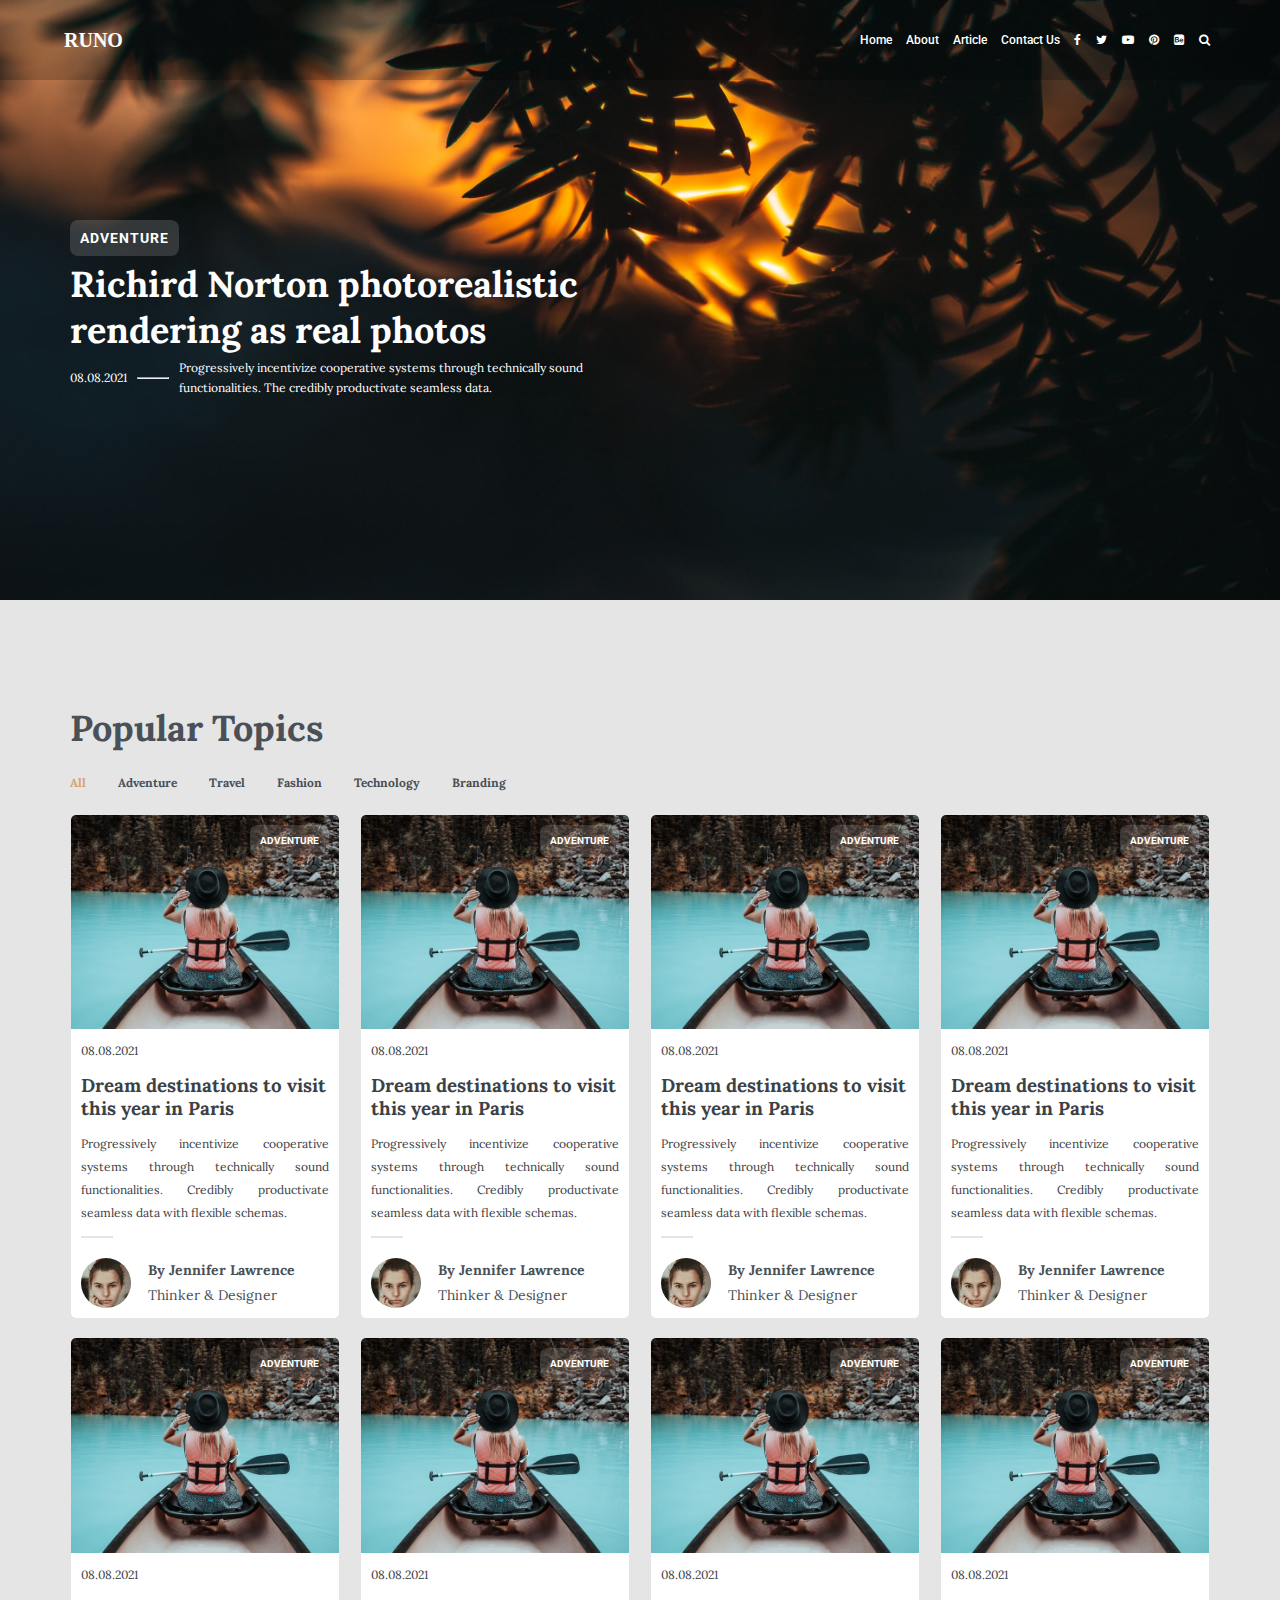
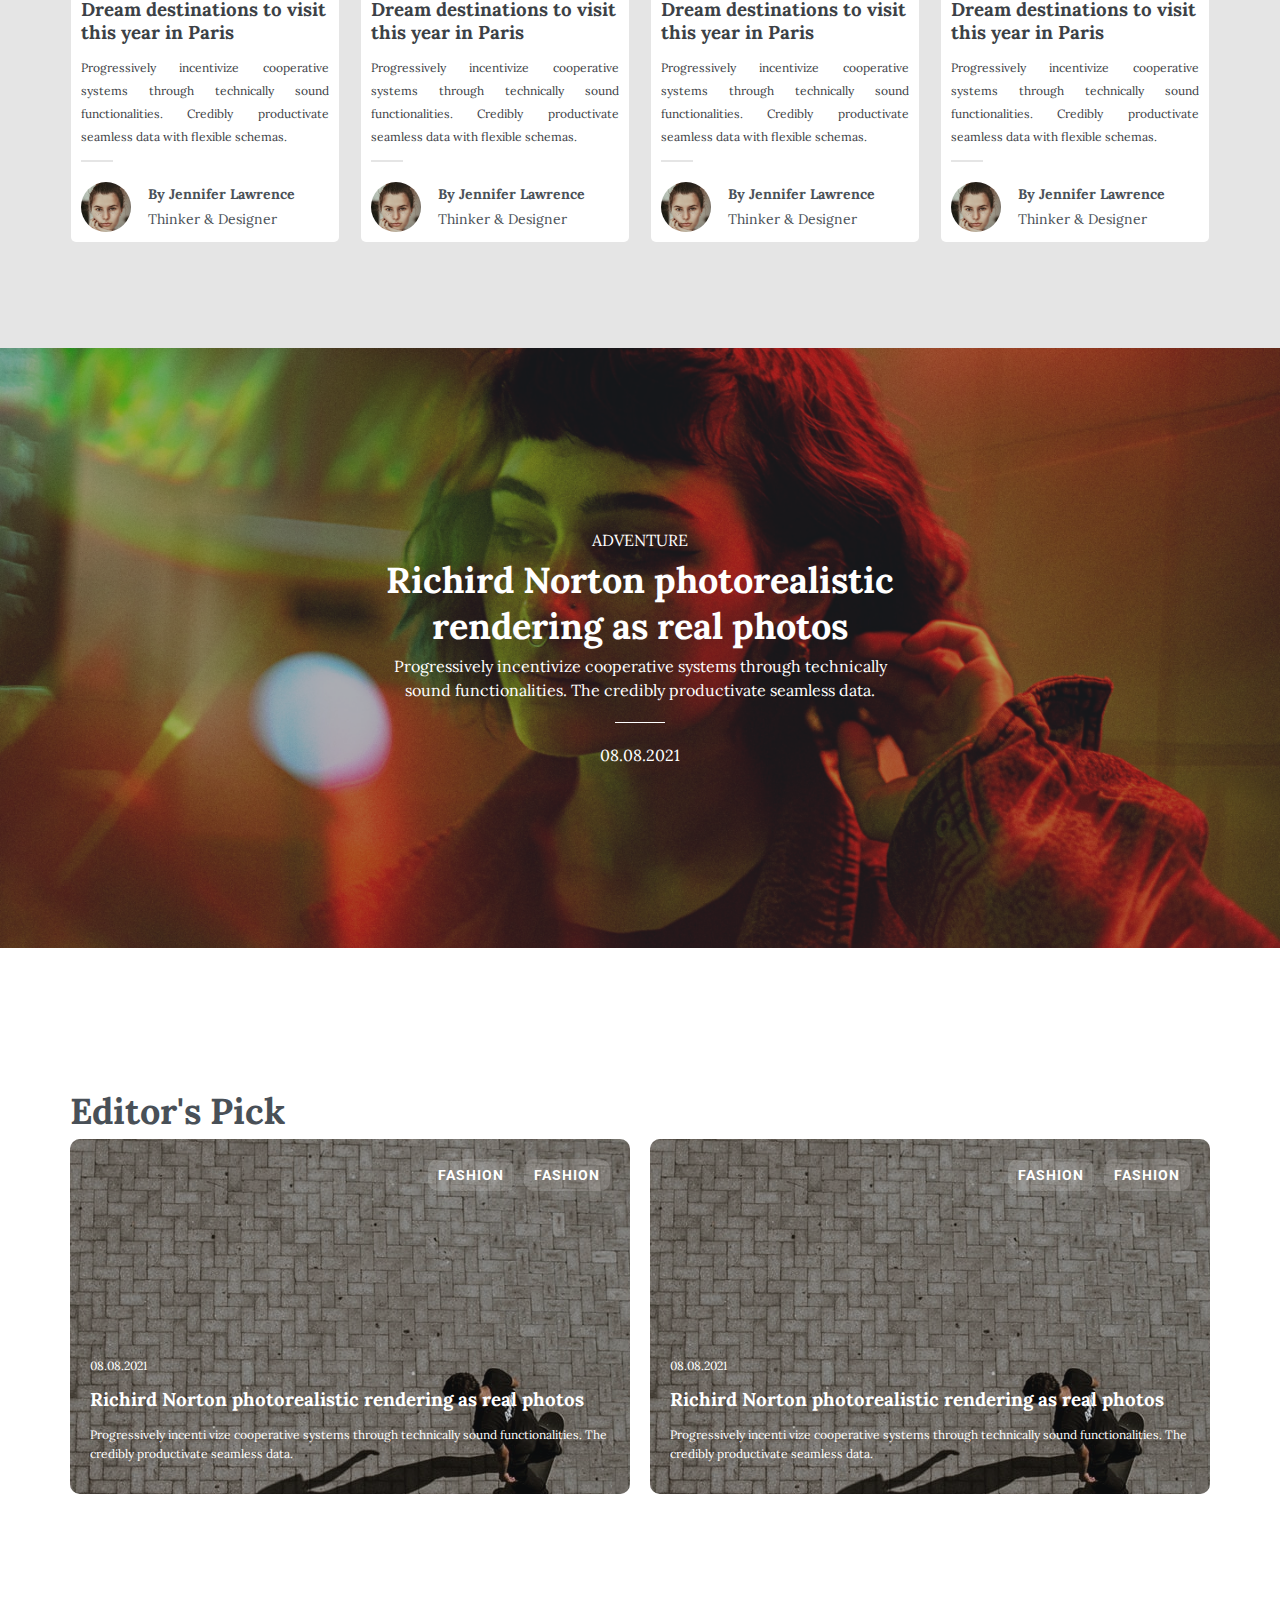
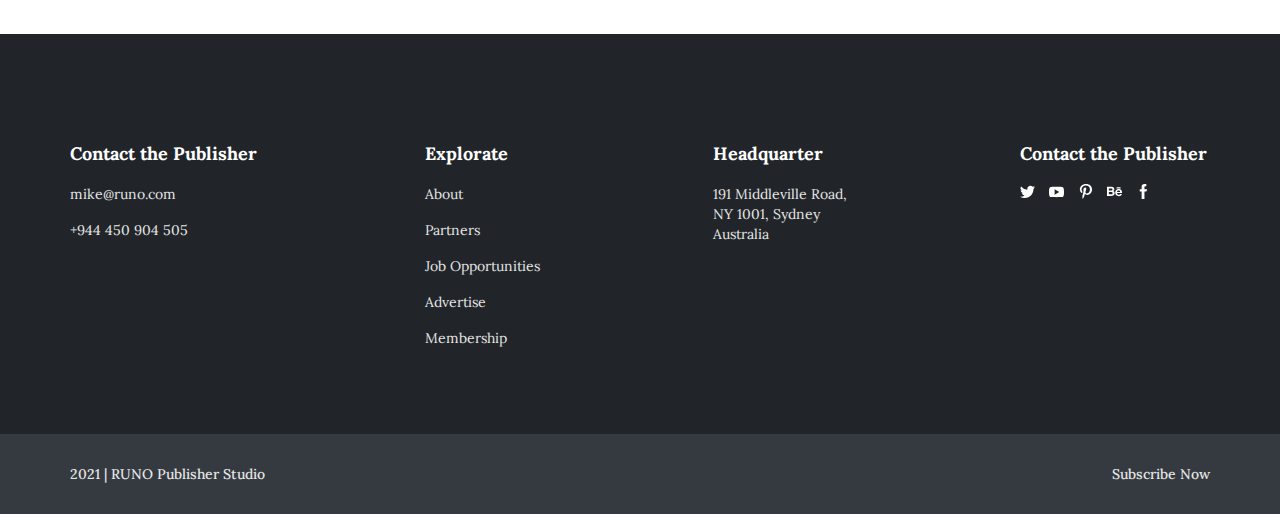
==== commit b7c9c914: "feat: add blog  details and redme.md" ====
--- a/article.html
+++ b/article.html
@@ -43,22 +43,25 @@
             </ul>
           </div>
         </nav>
-        <div class="hero-text">
-          <div class="adventure">
+        <div class="hero-text hero-text-lb">
+          <div class="post-cat">
             <span>ADVENTURE</span>
           </div>
           <h1>Richird Norton photorealistic rendering as real photos</h1>
-          <div class="col1">
-            <p>08.08.2021</p>
-          </div>
-          <div class="col2">
-            <hr />
-          </div>
-          <div class="col3">
-            <p>
-              Progressively incentivize cooperative systems through technically
-              sound functionalities. The credibly productivate seamless data.
-            </p>
+          <div class="row">
+            <div class="col1">
+              <p>08.08.2021</p>
+            </div>
+            <div class="col2">
+              <hr />
+            </div>
+            <div class="col3">
+              <p>
+                Progressively incentivize cooperative systems through
+                technically sound functionalities. The credibly productivate
+                seamless data.
+              </p>
+            </div>
           </div>
         </div>
       </div>
--- a/css/styles.css
+++ b/css/styles.css
@@ -71,13 +71,28 @@
 }
 
 .hero-text {
-  position: absolute;
-  bottom: 100px;
-  left: 70px;
-  width: 530px;
+  width: 670px;
   overflow: hidden;
   color: white;
-}
+  padding:140px 70px;
+}
+
+.hero-text-lb {
+  display: flex;
+  align-items: flex-start;
+  flex-direction: column;
+}
+
+.post-cat {
+  padding: 10px;
+  background-color: rgba(255, 255, 255, 0.15);
+  border-radius: 8px;
+  font-family: Roboto;
+  font-weight: 700;
+  font-size: 14px;
+  letter-spacing: 1px;
+}
+
 
 h1 {
   font-family: "Lora";
@@ -85,26 +100,25 @@
   font-size: 36px;
   font-weight: 700;
   line-height: 46px;
-}
-
-.hero-text .col1,
-.hero-text .col2,
-.hero-text .col3 {
-  display: inline-block;
-  vertical-align: top;
-  padding: 0 2px;
+  margin:5px 0;
+}
+
+.hero-text .row{
+  display: flex;
+  align-items: center;
+  gap:10px;
 }
 
 .hero-text .col3 {
   width: 420px;
 }
 
-.hero-text hr {
-  width: 20px;
+  hr {
+  width: 30px;
+
 }
 
 .hero-text p {
-  margin: 0 !important;
   font-family: "Lora";
   font-style: normal;
   font-weight: 400;
@@ -112,19 +126,7 @@
   line-height: 20px;
 }
 
-.adventure {
-  padding: 10px 10px;
-  background-color: rgba(255, 255, 255, 0.15);
-  display: inline-block;
-  border-radius: 8px;
-  font-family: Roboto;
-  font-style: normal;
-  font-weight: 700;
-  font-size: 14px;
-  line-height: 12px;
-  letter-spacing: 1px;
-  color: white;
-}
+
 
 /* END OF HERO */
 
@@ -563,9 +565,117 @@
   color: #495057;
 }
 
+/* HALAMAN SINGLE BLOG */
+
+/* Hero */
+/* body#single-blog #hero {
+  height: 660px;
+} */
+.hero__single-blog {
+  background-image: url("../assets/img/hero-image-single-blog.jpg");
+}
+
+.hero-text-center {
+  display: flex;
+  align-items: center;
+  margin: auto;
+  flex-direction: column;
+  text-align: center;
+}
+
+.hero-text p .excerpt {
+  padding: 130px 0;
+}
+
+/* Single Blog - Main Area */
+#single-blog #main__area {
+  background: #F8F9FA;
+}
+
+#single-blog #main__area .container {
+  display: flex;
+  padding: 100px 290px 96px 70px;
+  gap: 50px;
+}
+
+#single-blog .left-content .content__detail {
+  font-family: 'Lora';
+  font-style: normal;
+  font-weight: 700;
+  font-size: 12px;
+  line-height: 25px;
+  color: #495057;
+  display: flex;
+  gap: 10px;
+  /* height: 25px; */
+  align-items: center;
+  width: 170px;
+}
+
+#single-blog .content__post {
+  font-family: 'Lora';
+  font-style: normal;
+  font-weight: 400;
+  font-size: 14px;
+  line-height: 25px;
+  color: #495057;
+  margin-bottom: 50px;
+}
+
+#single-blog .content__post span {
+  font-weight: 700;
+  font-size: 36px;
+  line-height: 46px;
+  color: #D4A373;
+  display: block;
+}
+
+#single-blog .content__info {
+  display: flex;
+  flex-direction: column;
+  gap:50px;
+}
+
+#single-blog .content__tags {
+  display: flex;
+  gap:10px;
+}
+
+#single-blog .post-cat {
+background-color: transparent;
+border: 1px solid #E5E5E5;
+}
+
+#single-blog hr {
+  width:100%;
+  border: 0.5px solid #C4C4C4;  
+}
+
+#single-blog .content__author {
+  display: flex;
+  justify-content: space-between;
+  flex-grow: 1;
+  align-items: center;
+}
+
+#single-blog .share-social-media {
+  width: 15px;
+  height: 15px;   
+  filter: invert(29%) sepia(5%) saturate(1081%) hue-rotate(169deg) brightness(91%) contrast(83%);
+  display: flex;
+  gap:20px;
+  justify-content: flex-end;
+}
 
 /* PUBLIC */
 
 .flex-wrap {
   flex-wrap: wrap;
-}+}
+
+.mr-top-auto {
+  margin-top:auto;
+}
+
+
+
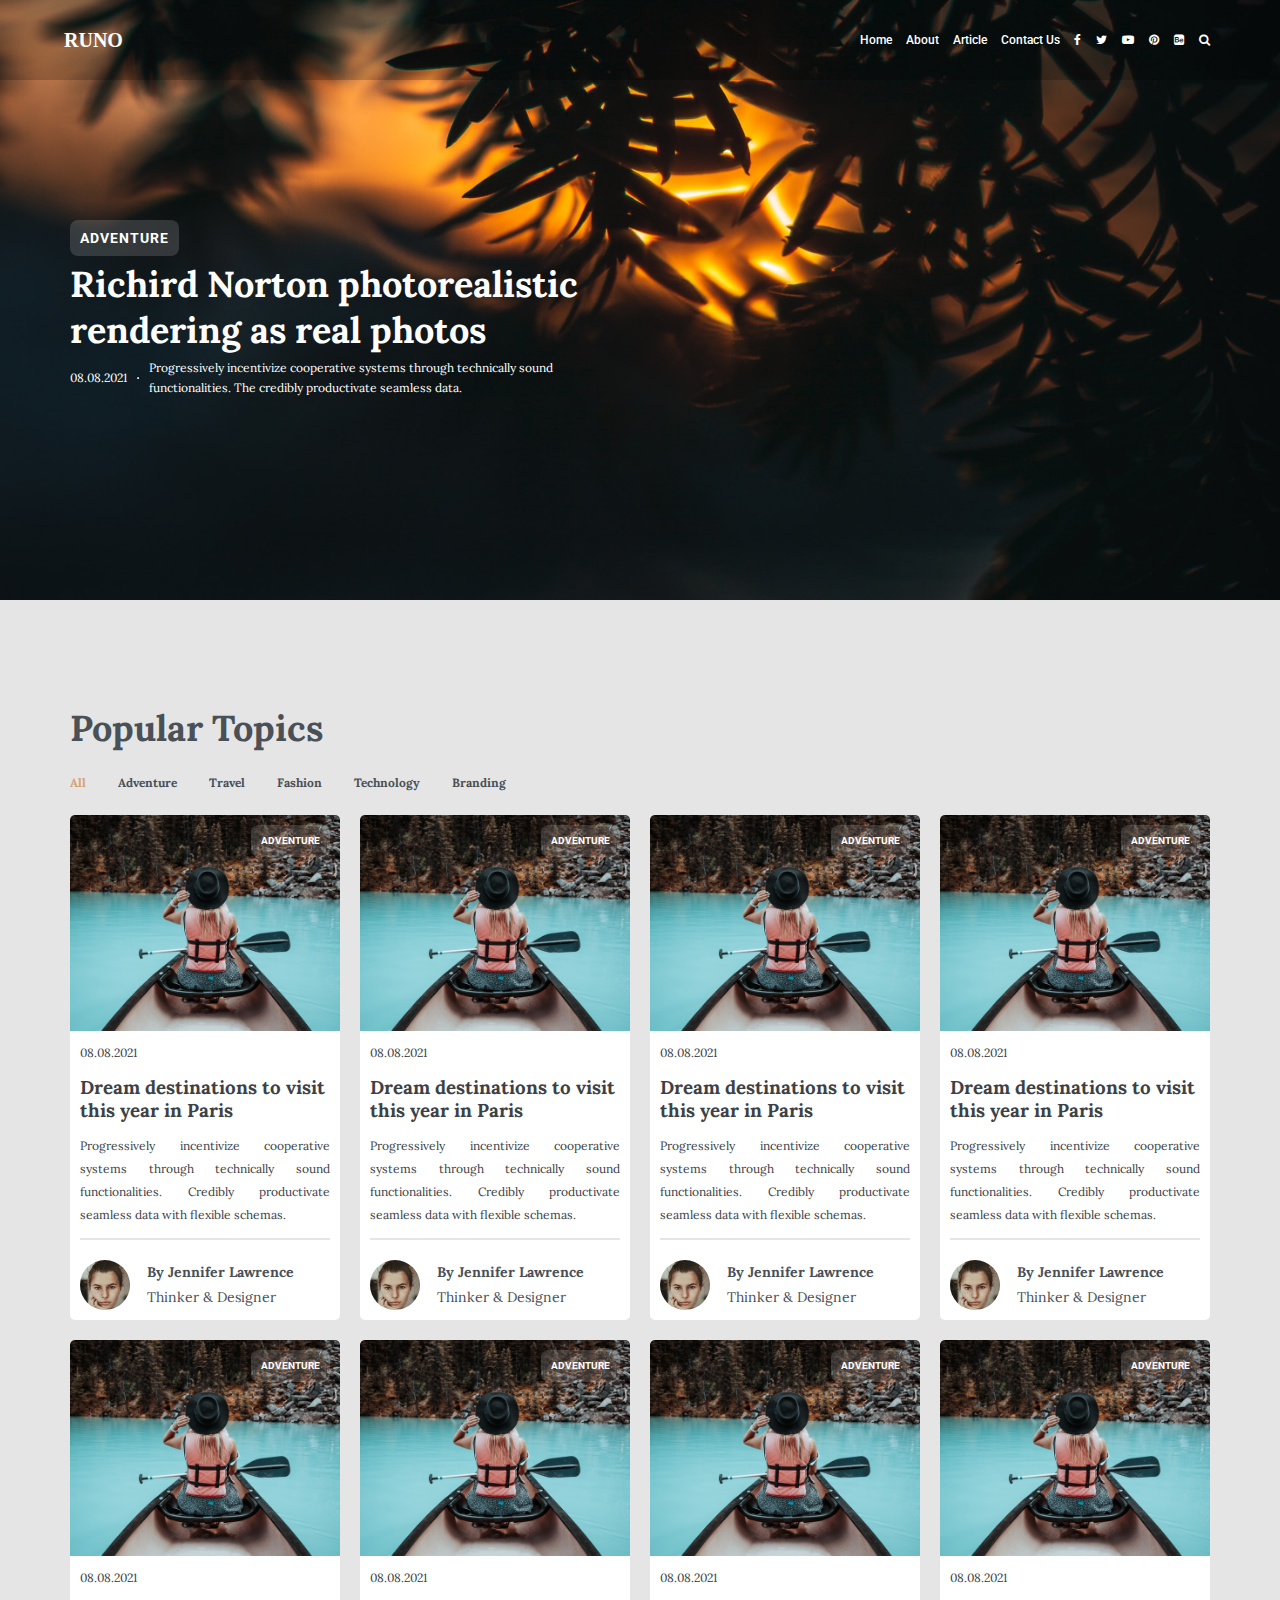
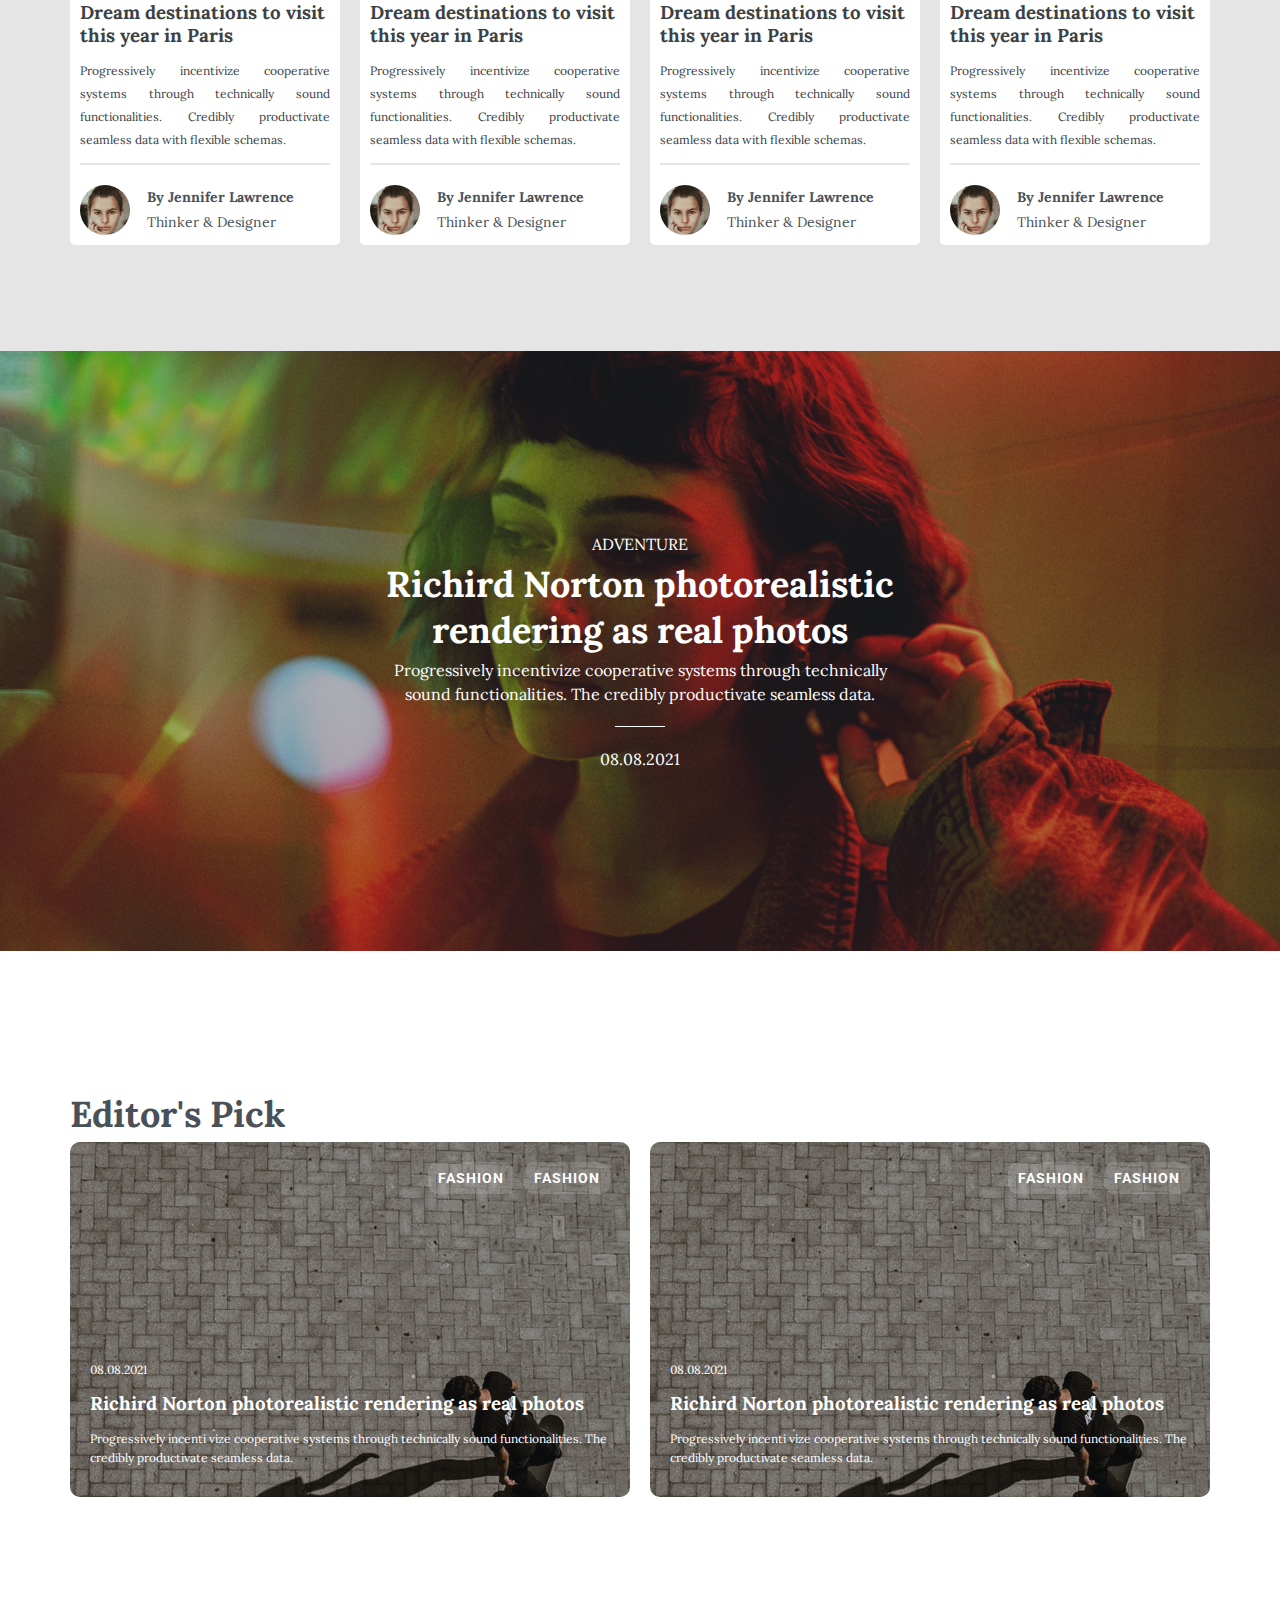
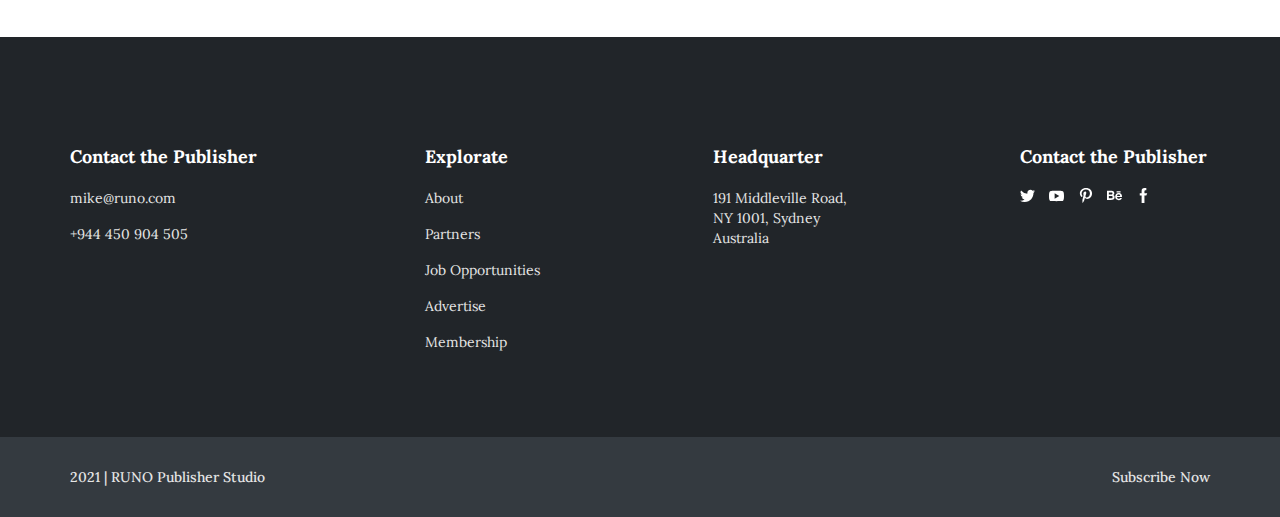
==== commit da87782b: "fix: change flex CSS to Grid CSS in section blog" ====
--- a/article.html
+++ b/article.html
@@ -91,7 +91,7 @@
         </div>
 
         <div id="all" class="tab__content" style="display: block">
-          <div class="blog__row flex-wrap">
+          <div class="blog__row grid-blog-4-col">
             <div class="blog__column radius-5">
               <div class="container">
                 <img
@@ -375,7 +375,7 @@
     <section id="editor-picks">
       <div class="editor-picks">
         <h1 class="editor">Editor's Pick</h1>
-        <div class="blog__row">
+        <div class="blog__row grid-blog-2-col">
           <div class="blog-editor">
             <div class="blog__image">
               <img
--- a/css/styles.css
+++ b/css/styles.css
@@ -2,6 +2,7 @@
     margin:0;
     padding:0;
     box-sizing: border-box;
+    text-decoration: none;
 }
 
 section {
@@ -113,10 +114,10 @@
   width: 420px;
 }
 
-  hr {
+  /* hr {
   width: 30px;
 
-}
+} */
 
 .hero-text p {
   font-family: "Lora";
@@ -238,7 +239,7 @@
 
 .blog__column {
   overflow: hidden;
-  width: 23.5%;
+  /* width: 23.5%; */
 }
 
 .blog__content {
@@ -372,9 +373,11 @@
   }
   
 .blog__row {
-    display: flex;
+    /* display: flex;
     justify-content: space-around;
-    gap: 20px;
+    gap: 20px; */
+    display: grid;
+    width: 100%;
 }
 
 
@@ -382,7 +385,7 @@
 .blog-editor {
     position: relative;
     overflow: hidden;
-    width: 640px;
+    /* width: 640px; */
     height: 355px;
     border-radius: 10px;
     vertical-align: middle;
@@ -677,5 +680,21 @@
   margin-top:auto;
 }
 
-
-
+.grid-blog-4-col {
+  grid-template-columns: repeat(4, 1fr);
+  grid-column-gap: 20px;
+  grid-row-gap: 20px;
+}
+
+.grid-blog-3-col {
+  grid-template-columns: repeat(3, 1fr);
+  grid-column-gap: 20px;
+}
+
+.grid-blog-2-col {
+  grid-template-columns: repeat(2, 1fr);
+  grid-column-gap: 20px;
+}
+
+
+
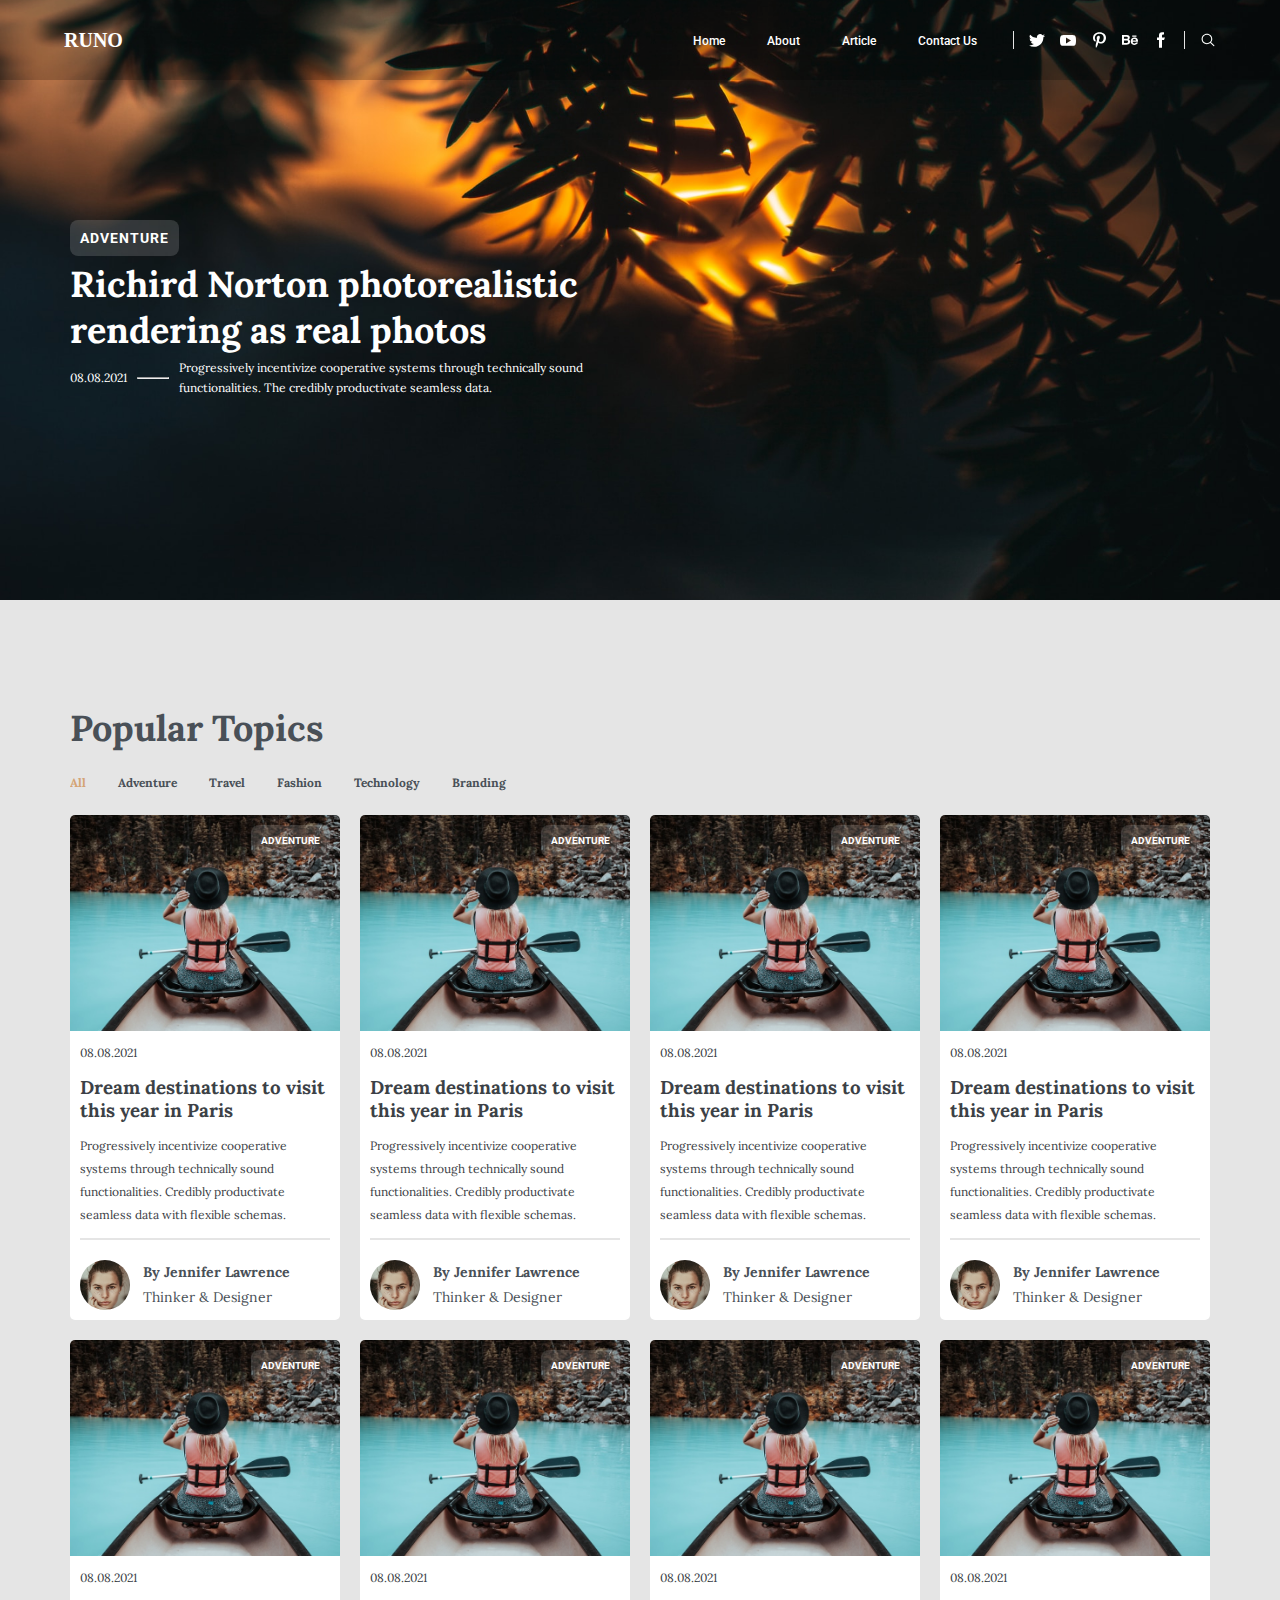
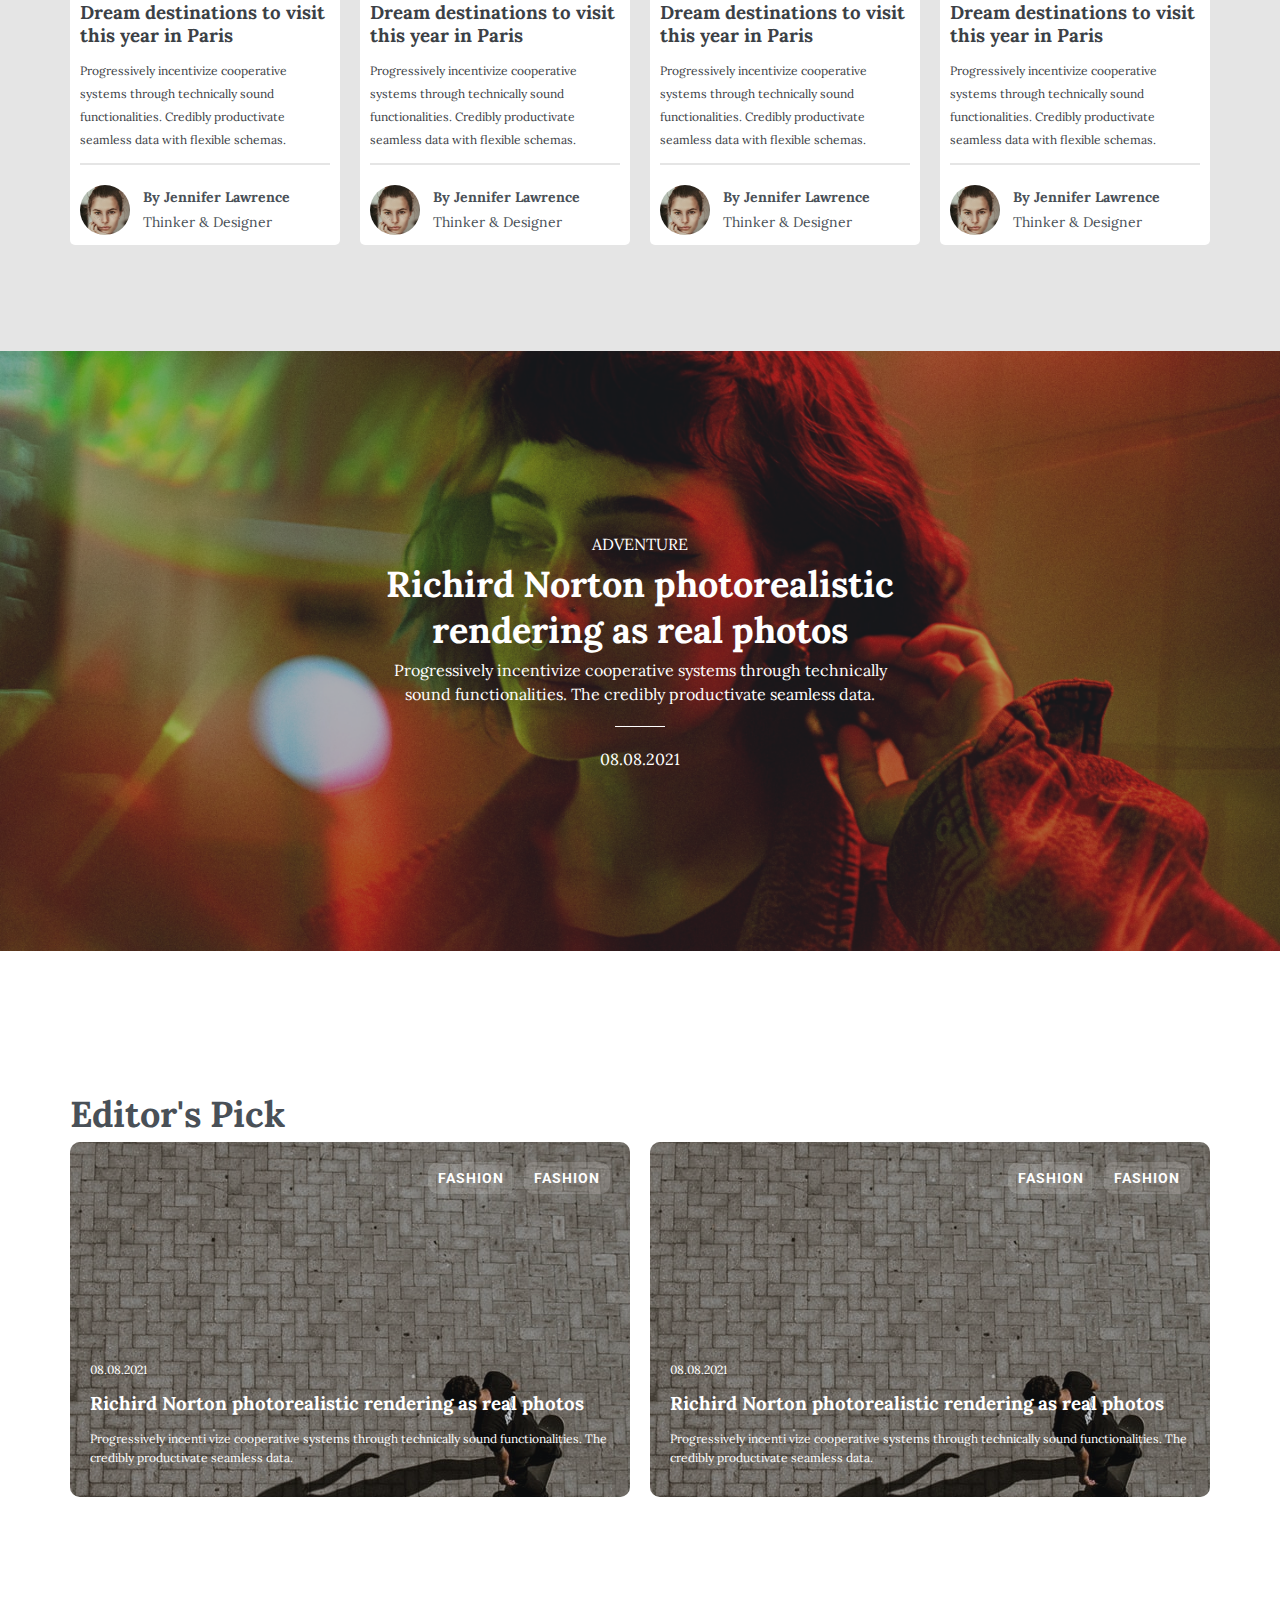
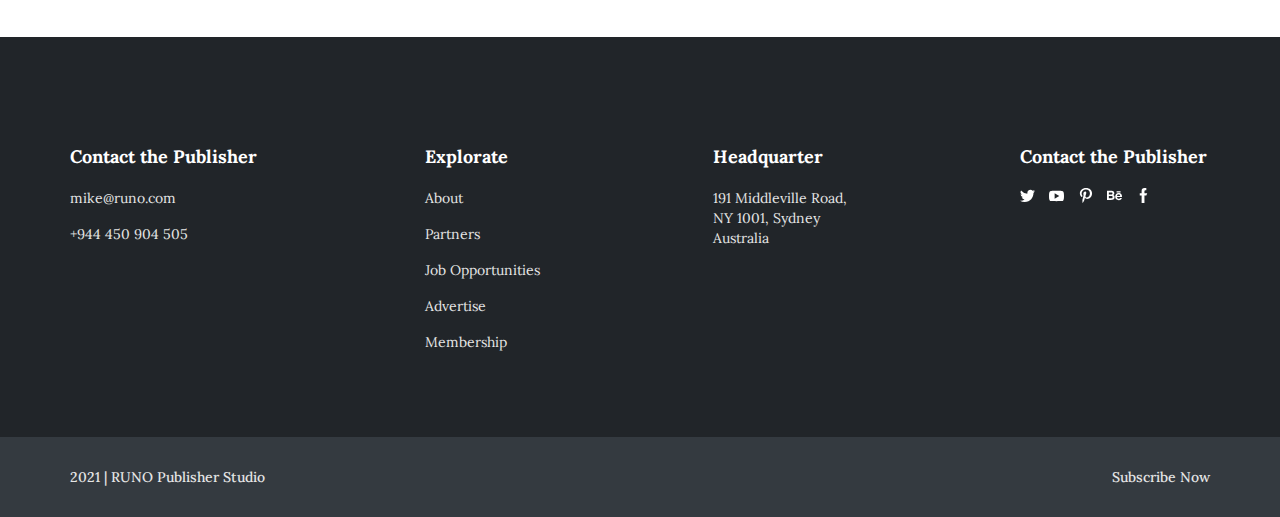
==== commit e9b43745: "feat: create responsive for mobile version" ====
--- a/article.html
+++ b/article.html
@@ -21,26 +21,40 @@
     <script type="text/javascript" src="js/index.js"></script>
     <title>Article</title>
   </head>
-  <body>
+  <body id="article">
     <section id="hero">
       <div class="container__hero hero__article">
         <nav>
           <div class="logo">
             <h3>RUNO</h3>
           </div>
-          <div class="right">
-            <ul>
-              <li><a class="menu" href="index.html">Home</a></li>
-              <li><a class="menu" href="#">About</a></li>
-              <li><a class="menu active" href="article.html">Article</a></li>
-              <li><a class="menu" href="#">Contact Us</a></li>
-              <li><a href="#" class="icon-header fa fa-facebook"></a></li>
-              <li><a href="#" class="icon-header fa fa-twitter"></a></li>
-              <li><a href="#" class="icon-header fa fa-youtube-play"></a></li>
-              <li><a href="#" class="icon-header fa fa-pinterest"></a></li>
-              <li><a href="#" class="icon-header fa fa-behance-square"></a></li>
-              <li><a href="#" class="icon-header fa fa-search"></a></li>
+          <div class="menu">
+            <!-- Hamburger Menu Start -->
+            <input id="menu-toggle" type="checkbox" />
+            <label class="menu-button-container" for="menu-toggle">
+              <img src="assets/icon/icons8-menu.svg" alt="" />
+            </label>
+            <!-- Hamburger Menu end -->
+            <ul class="parent__menu" id="my-parent-menu">
+              <li><a class="menu__item active" href="index.html">Home</a></li>
+              <li><a class="menu__item" href="#">About</a></li>
+              <li><a class="menu__item" href="article.html">Article</a></li>
+              <li><a class="menu__item" href="#">Contact Us</a></li>
             </ul>
+            <div class="vl"></div>
+            <div class="menu__social flex gap-15">
+              <img src="assets/icon/twitter-761629.svg" alt="" />
+              <img src="assets/icon/youtube-761641.svg" alt="" />
+              <img src="assets/icon/pinterest-761616.svg" alt="" />
+              <img src="assets/icon/behance-761644.svg" alt="" />
+              <img src="assets/icon/facebook-761598.svg" alt="" />
+            </div>
+            <div class="vl"></div>
+            <img
+              class="search-icon"
+              src="assets/icon/icons8-search.svg"
+              alt=""
+            />
           </div>
         </nav>
         <div class="hero-text hero-text-lb">
@@ -115,211 +129,227 @@
                         <img src="assets/img/avatar.jpg" alt="" />
                       </div>
                     </div>
-                    <div class="name"><b>By Jennifer Lawrence</b></div>
-                    <div class="position">Thinker & Designer</div>
-                  </div>
-                </div>
-              </div>
-            </div>
-            <div class="blog__column radius-5">
-              <div class="container">
-                <img
-                  src="assets/img/blog-image-woman-in-lake.jpg"
-                  alt=""
-                  srcset=""
-                />
-                <div class="blog__content bg--white pad-10">
-                  <p class="meta">08.08.2021</p>
-                  <h3>Dream destinations to visit this year in Paris</h3>
-                  <p class="excerpt">
-                    Progressively incentivize cooperative systems through
-                    technically sound functionalities. Credibly productivate
-                    seamless data with flexible schemas.
-                  </p>
-                  <div class="tag">ADVENTURE</div>
-                  <hr class="blog__hr" />
-                  <div class="blurb">
-                    <div class="avatar">
-                      <div class="rounded">
-                        <img src="assets/img/avatar.jpg" alt="" />
-                      </div>
-                    </div>
-                    <div class="name"><b>By Jennifer Lawrence</b></div>
-                    <div class="position">Thinker & Designer</div>
-                  </div>
-                </div>
-              </div>
-            </div>
-            <div class="blog__column radius-5">
-              <div class="container">
-                <img
-                  src="assets/img/blog-image-woman-in-lake.jpg"
-                  alt=""
-                  srcset=""
-                />
-                <div class="blog__content bg--white pad-10">
-                  <p class="meta">08.08.2021</p>
-                  <h3>Dream destinations to visit this year in Paris</h3>
-                  <p class="excerpt">
-                    Progressively incentivize cooperative systems through
-                    technically sound functionalities. Credibly productivate
-                    seamless data with flexible schemas.
-                  </p>
-                  <div class="tag">ADVENTURE</div>
-                  <hr class="blog__hr" />
-                  <div class="blurb">
-                    <div class="avatar">
-                      <div class="rounded">
-                        <img src="assets/img/avatar.jpg" alt="" />
-                      </div>
-                    </div>
-                    <div class="name"><b>By Jennifer Lawrence</b></div>
-                    <div class="position">Thinker & Designer</div>
-                  </div>
-                </div>
-              </div>
-            </div>
-            <div class="blog__column radius-5">
-              <div class="container">
-                <img
-                  src="assets/img/blog-image-woman-in-lake.jpg"
-                  alt=""
-                  srcset=""
-                />
-                <div class="blog__content bg--white pad-10">
-                  <p class="meta">08.08.2021</p>
-                  <h3>Dream destinations to visit this year in Paris</h3>
-                  <p class="excerpt">
-                    Progressively incentivize cooperative systems through
-                    technically sound functionalities. Credibly productivate
-                    seamless data with flexible schemas.
-                  </p>
-                  <div class="tag">ADVENTURE</div>
-                  <hr class="blog__hr" />
-                  <div class="blurb">
-                    <div class="avatar">
-                      <div class="rounded">
-                        <img src="assets/img/avatar.jpg" alt="" />
-                      </div>
-                    </div>
-                    <div class="name"><b>By Jennifer Lawrence</b></div>
-                    <div class="position">Thinker & Designer</div>
-                  </div>
-                </div>
-              </div>
-            </div>
-            <div class="blog__column radius-5">
-              <div class="container">
-                <img
-                  src="assets/img/blog-image-woman-in-lake.jpg"
-                  alt=""
-                  srcset=""
-                />
-                <div class="blog__content bg--white pad-10">
-                  <p class="meta">08.08.2021</p>
-                  <h3>Dream destinations to visit this year in Paris</h3>
-                  <p class="excerpt">
-                    Progressively incentivize cooperative systems through
-                    technically sound functionalities. Credibly productivate
-                    seamless data with flexible schemas.
-                  </p>
-                  <div class="tag">ADVENTURE</div>
-                  <hr class="blog__hr" />
-                  <div class="blurb">
-                    <div class="avatar">
-                      <div class="rounded">
-                        <img src="assets/img/avatar.jpg" alt="" />
-                      </div>
-                    </div>
-                    <div class="name"><b>By Jennifer Lawrence</b></div>
-                    <div class="position">Thinker & Designer</div>
-                  </div>
-                </div>
-              </div>
-            </div>
-            <div class="blog__column radius-5">
-              <div class="container">
-                <img
-                  src="assets/img/blog-image-woman-in-lake.jpg"
-                  alt=""
-                  srcset=""
-                />
-                <div class="blog__content bg--white pad-10">
-                  <p class="meta">08.08.2021</p>
-                  <h3>Dream destinations to visit this year in Paris</h3>
-                  <p class="excerpt">
-                    Progressively incentivize cooperative systems through
-                    technically sound functionalities. Credibly productivate
-                    seamless data with flexible schemas.
-                  </p>
-                  <div class="tag">ADVENTURE</div>
-                  <hr class="blog__hr" />
-                  <div class="blurb">
-                    <div class="avatar">
-                      <div class="rounded">
-                        <img src="assets/img/avatar.jpg" alt="" />
-                      </div>
-                    </div>
-                    <div class="name"><b>By Jennifer Lawrence</b></div>
-                    <div class="position">Thinker & Designer</div>
-                  </div>
-                </div>
-              </div>
-            </div>
-            <div class="blog__column radius-5">
-              <div class="container">
-                <img
-                  src="assets/img/blog-image-woman-in-lake.jpg"
-                  alt=""
-                  srcset=""
-                />
-                <div class="blog__content bg--white pad-10">
-                  <p class="meta">08.08.2021</p>
-                  <h3>Dream destinations to visit this year in Paris</h3>
-                  <p class="excerpt">
-                    Progressively incentivize cooperative systems through
-                    technically sound functionalities. Credibly productivate
-                    seamless data with flexible schemas.
-                  </p>
-                  <div class="tag">ADVENTURE</div>
-                  <hr class="blog__hr" />
-                  <div class="blurb">
-                    <div class="avatar">
-                      <div class="rounded">
-                        <img src="assets/img/avatar.jpg" alt="" />
-                      </div>
-                    </div>
-                    <div class="name"><b>By Jennifer Lawrence</b></div>
-                    <div class="position">Thinker & Designer</div>
-                  </div>
-                </div>
-              </div>
-            </div>
-            <div class="blog__column radius-5">
-              <div class="container">
-                <img
-                  src="assets/img/blog-image-woman-in-lake.jpg"
-                  alt=""
-                  srcset=""
-                />
-                <div class="blog__content bg--white pad-10">
-                  <p class="meta">08.08.2021</p>
-                  <h3>Dream destinations to visit this year in Paris</h3>
-                  <p class="excerpt">
-                    Progressively incentivize cooperative systems through
-                    technically sound functionalities. Credibly productivate
-                    seamless data with flexible schemas.
-                  </p>
-                  <div class="tag">ADVENTURE</div>
-                  <hr class="blog__hr" />
-                  <div class="blurb">
-                    <div class="avatar">
-                      <div class="rounded">
-                        <img src="assets/img/avatar.jpg" alt="" />
-                      </div>
-                    </div>
-                    <div class="name"><b>By Jennifer Lawrence</b></div>
-                    <div class="position">Thinker & Designer</div>
+                    <div class="bio">
+                      <div class="name"><b>By Jennifer Lawrence</b></div>
+                      <div class="position">Thinker & Designer</div>
+                    </div>
+                  </div>
+                </div>
+              </div>
+            </div>
+            <div class="blog__column radius-5">
+              <div class="container">
+                <img
+                  src="assets/img/blog-image-woman-in-lake.jpg"
+                  alt=""
+                  srcset=""
+                />
+                <div class="blog__content bg--white pad-10">
+                  <p class="meta">08.08.2021</p>
+                  <h3>Dream destinations to visit this year in Paris</h3>
+                  <p class="excerpt">
+                    Progressively incentivize cooperative systems through
+                    technically sound functionalities. Credibly productivate
+                    seamless data with flexible schemas.
+                  </p>
+                  <div class="tag">ADVENTURE</div>
+                  <hr class="blog__hr" />
+                  <div class="blurb">
+                    <div class="avatar">
+                      <div class="rounded">
+                        <img src="assets/img/avatar.jpg" alt="" />
+                      </div>
+                    </div>
+                    <div class="bio">
+                      <div class="name"><b>By Jennifer Lawrence</b></div>
+                      <div class="position">Thinker & Designer</div>
+                    </div>
+                  </div>
+                </div>
+              </div>
+            </div>
+            <div class="blog__column radius-5">
+              <div class="container">
+                <img
+                  src="assets/img/blog-image-woman-in-lake.jpg"
+                  alt=""
+                  srcset=""
+                />
+                <div class="blog__content bg--white pad-10">
+                  <p class="meta">08.08.2021</p>
+                  <h3>Dream destinations to visit this year in Paris</h3>
+                  <p class="excerpt">
+                    Progressively incentivize cooperative systems through
+                    technically sound functionalities. Credibly productivate
+                    seamless data with flexible schemas.
+                  </p>
+                  <div class="tag">ADVENTURE</div>
+                  <hr class="blog__hr" />
+                  <div class="blurb">
+                    <div class="avatar">
+                      <div class="rounded">
+                        <img src="assets/img/avatar.jpg" alt="" />
+                      </div>
+                    </div>
+                    <div class="bio">
+                      <div class="name"><b>By Jennifer Lawrence</b></div>
+                      <div class="position">Thinker & Designer</div>
+                    </div>
+                  </div>
+                </div>
+              </div>
+            </div>
+            <div class="blog__column radius-5">
+              <div class="container">
+                <img
+                  src="assets/img/blog-image-woman-in-lake.jpg"
+                  alt=""
+                  srcset=""
+                />
+                <div class="blog__content bg--white pad-10">
+                  <p class="meta">08.08.2021</p>
+                  <h3>Dream destinations to visit this year in Paris</h3>
+                  <p class="excerpt">
+                    Progressively incentivize cooperative systems through
+                    technically sound functionalities. Credibly productivate
+                    seamless data with flexible schemas.
+                  </p>
+                  <div class="tag">ADVENTURE</div>
+                  <hr class="blog__hr" />
+                  <div class="blurb">
+                    <div class="avatar">
+                      <div class="rounded">
+                        <img src="assets/img/avatar.jpg" alt="" />
+                      </div>
+                    </div>
+                    <div class="bio">
+                      <div class="name"><b>By Jennifer Lawrence</b></div>
+                      <div class="position">Thinker & Designer</div>
+                    </div>
+                  </div>
+                </div>
+              </div>
+            </div>
+            <div class="blog__column radius-5">
+              <div class="container">
+                <img
+                  src="assets/img/blog-image-woman-in-lake.jpg"
+                  alt=""
+                  srcset=""
+                />
+                <div class="blog__content bg--white pad-10">
+                  <p class="meta">08.08.2021</p>
+                  <h3>Dream destinations to visit this year in Paris</h3>
+                  <p class="excerpt">
+                    Progressively incentivize cooperative systems through
+                    technically sound functionalities. Credibly productivate
+                    seamless data with flexible schemas.
+                  </p>
+                  <div class="tag">ADVENTURE</div>
+                  <hr class="blog__hr" />
+                  <div class="blurb">
+                    <div class="avatar">
+                      <div class="rounded">
+                        <img src="assets/img/avatar.jpg" alt="" />
+                      </div>
+                    </div>
+                    <div class="bio">
+                      <div class="name"><b>By Jennifer Lawrence</b></div>
+                      <div class="position">Thinker & Designer</div>
+                    </div>
+                  </div>
+                </div>
+              </div>
+            </div>
+            <div class="blog__column radius-5">
+              <div class="container">
+                <img
+                  src="assets/img/blog-image-woman-in-lake.jpg"
+                  alt=""
+                  srcset=""
+                />
+                <div class="blog__content bg--white pad-10">
+                  <p class="meta">08.08.2021</p>
+                  <h3>Dream destinations to visit this year in Paris</h3>
+                  <p class="excerpt">
+                    Progressively incentivize cooperative systems through
+                    technically sound functionalities. Credibly productivate
+                    seamless data with flexible schemas.
+                  </p>
+                  <div class="tag">ADVENTURE</div>
+                  <hr class="blog__hr" />
+                  <div class="blurb">
+                    <div class="avatar">
+                      <div class="rounded">
+                        <img src="assets/img/avatar.jpg" alt="" />
+                      </div>
+                    </div>
+                    <div class="bio">
+                      <div class="name"><b>By Jennifer Lawrence</b></div>
+                      <div class="position">Thinker & Designer</div>
+                    </div>
+                  </div>
+                </div>
+              </div>
+            </div>
+            <div class="blog__column radius-5">
+              <div class="container">
+                <img
+                  src="assets/img/blog-image-woman-in-lake.jpg"
+                  alt=""
+                  srcset=""
+                />
+                <div class="blog__content bg--white pad-10">
+                  <p class="meta">08.08.2021</p>
+                  <h3>Dream destinations to visit this year in Paris</h3>
+                  <p class="excerpt">
+                    Progressively incentivize cooperative systems through
+                    technically sound functionalities. Credibly productivate
+                    seamless data with flexible schemas.
+                  </p>
+                  <div class="tag">ADVENTURE</div>
+                  <hr class="blog__hr" />
+                  <div class="blurb">
+                    <div class="avatar">
+                      <div class="rounded">
+                        <img src="assets/img/avatar.jpg" alt="" />
+                      </div>
+                    </div>
+                    <div class="bio">
+                      <div class="name"><b>By Jennifer Lawrence</b></div>
+                      <div class="position">Thinker & Designer</div>
+                    </div>
+                  </div>
+                </div>
+              </div>
+            </div>
+            <div class="blog__column radius-5">
+              <div class="container">
+                <img
+                  src="assets/img/blog-image-woman-in-lake.jpg"
+                  alt=""
+                  srcset=""
+                />
+                <div class="blog__content bg--white pad-10">
+                  <p class="meta">08.08.2021</p>
+                  <h3>Dream destinations to visit this year in Paris</h3>
+                  <p class="excerpt">
+                    Progressively incentivize cooperative systems through
+                    technically sound functionalities. Credibly productivate
+                    seamless data with flexible schemas.
+                  </p>
+                  <div class="tag">ADVENTURE</div>
+                  <hr class="blog__hr" />
+                  <div class="blurb">
+                    <div class="avatar">
+                      <div class="rounded">
+                        <img src="assets/img/avatar.jpg" alt="" />
+                      </div>
+                    </div>
+                    <div class="bio">
+                      <div class="name"><b>By Jennifer Lawrence</b></div>
+                      <div class="position">Thinker & Designer</div>
+                    </div>
                   </div>
                 </div>
               </div>
--- a/css/styles.css
+++ b/css/styles.css
@@ -24,51 +24,51 @@
 nav {
   height: 80px;
   background: rgba(0, 0, 0, 0.2);
-  vertical-align: middle;
+  display: flex;
+  justify-content: space-between;
+  align-items: center;
   padding: 0 5%;
 }
 nav .logo h3 {
-  float: left;
   font-family: "Spartan";
-  font-style: normal;
   font-weight: 700;
   font-size: 20px;
-  line-height: 80px;
   color: white;
-  padding: 0;
-  margin: 0;
-}
-
-nav .right {
-  float: right;
-}
-
-nav .right li {
+}
+
+nav .menu {
+  display: flex;
+  justify-content: space-evenly;
+  gap:15px;
+}
+
+nav .menu li {
   display: inline;
 }
 
-nav .right ul .menu {
+nav .menu ul .menu__item {
   color: white;
   text-decoration: none;
   font-family: "Roboto";
   font-style: normal;
   font-weight: 500;
   font-size: 12px;
-  line-height: 80px;
   padding: 0 5px;
 }
 
-nav .right ul .icon-header {
+nav .menu ul .icon-header {
   color: white;
   text-decoration: none;
-  font-size: 12px;
-  line-height: 80px;
-  letter-spacing: 1px;
-  padding: 0 5px;
-}
-
-nav .right ul {
-  margin: 0 auto;
+  font-size: 16px;
+}
+
+nav .menu .vl {
+  border-left: 0.5px solid #E5E5E5;
+}
+
+.menu img {
+  width: 16px;
+  filter: invert(93%) sepia(93%) saturate(28%) hue-rotate(105deg) brightness(107%) contrast(106%);
 }
 
 .hero-text {
@@ -92,8 +92,12 @@
   font-weight: 700;
   font-size: 14px;
   letter-spacing: 1px;
-}
-
+  margin-top: auto;
+}
+
+.hero-text .row hr {
+  width:30px;
+}
 
 h1 {
   font-family: "Lora";
@@ -113,11 +117,6 @@
 .hero-text .col3 {
   width: 420px;
 }
-
-  /* hr {
-  width: 30px;
-
-} */
 
 .hero-text p {
   font-family: "Lora";
@@ -280,7 +279,7 @@
 .blog__column .excerpt {
   margin-bottom:12px;
   font-size: 12px;
-  text-align: justify;
+  /* text-align: justify; */
 }
 
 .blog__column .tag {
@@ -532,17 +531,13 @@
 
 
 .blurb {
-  display: flex;
-  flex-wrap: wrap;
-  flex-direction: column;
-  height: 50px;
+  display: grid;
+  grid-template-columns: 1fr 3fr; 
   margin-top: 20px;
 }
 
 .avatar {
-  flex: 0 0 100%;
   width: 50px;
-  margin-right: 17px;
 }
 
 .rounded {
@@ -559,13 +554,15 @@
 }
 
 .blurb .name, .blurb .position {
-  flex: 0 0 50%;
   font-family: 'Lora';
   font-size: 14px;
-  line-height: 25px;  
-  margin: auto 0;
-  width: 200px;
   color: #495057;
+}
+
+.bio {
+    display: flex;
+    flex-direction: column;
+    justify-content: space-around;
 }
 
 /* HALAMAN SINGLE BLOG */
@@ -649,16 +646,21 @@
 border: 1px solid #E5E5E5;
 }
 
-#single-blog hr {
+.content__info hr {
   width:100%;
-  border: 0.5px solid #C4C4C4;  
+  border: 0.5px solid #eee;  
+}
+
+.content__detail hr {
+  width:30px;
 }
 
 #single-blog .content__author {
-  display: flex;
-  justify-content: space-between;
-  flex-grow: 1;
-  align-items: center;
+    display: grid;
+    grid-template-columns: 3fr 1fr;
+    align-items: center;
+    justify-items: stretch;
+
 }
 
 #single-blog .share-social-media {
@@ -667,10 +669,22 @@
   filter: invert(29%) sepia(5%) saturate(1081%) hue-rotate(169deg) brightness(91%) contrast(83%);
   display: flex;
   gap:20px;
-  justify-content: flex-end;
+  justify-content: flex-start;
+}
+
+#single-blog .blurb {
+  grid-template-columns: 1fr 7fr; 
 }
 
 /* PUBLIC */
+
+.flex {
+  display: flex;
+}
+
+.gap-15 {
+  gap:15px;
+}
 
 .flex-wrap {
   flex-wrap: wrap;
@@ -696,5 +710,286 @@
   grid-column-gap: 20px;
 }
 
-
-
+/* COBA HAMBURGER */
+.parent__menu {
+  display: flex;
+  flex-direction: row;
+  list-style-type: none;
+  margin: 0;
+  padding: 0;
+}
+
+.parent__menu > li {
+  margin: 0 1rem;
+  overflow: hidden;
+}
+
+.menu-button-container {
+  display: none;
+  height: 100%;
+  width: 30px;
+  cursor: pointer;
+  flex-direction: column;
+  justify-content: center;
+  align-items: center;
+}
+
+#menu-toggle {
+  display: none;
+}
+
+.menu-button,
+.menu-button::before,
+.menu-button::after {
+  display: block;
+  background-color: #fff;
+  position: absolute;
+  height: 4px;
+  width: 30px;
+  transition: transform 400ms cubic-bezier(0.23, 1, 0.32, 1);
+  border-radius: 2px;
+}
+
+.menu-button::before {
+  content: '';
+  margin-top: -8px;
+}
+
+.menu-button::after {
+  content: '';
+  margin-top: 8px;
+}
+
+#menu-toggle:checked + .menu-button-container .menu-button::before {
+  margin-top: 0px;
+  transform: rotate(405deg);
+}
+
+#menu-toggle:checked + .menu-button-container .menu-button {
+  background: rgba(255, 255, 255, 0);
+}
+
+#menu-toggle:checked + .menu-button-container .menu-button::after {
+  margin-top: 0px;
+  transform: rotate(-405deg);
+}
+
+@media (max-width: 640px) {
+
+
+  /* Menu Header */
+  .menu .vl , .menu .menu__social, .menu .search-icon {
+    display: none;
+  }
+  .menu-button-container {
+    display: flex;
+  }
+  .parent__menu {
+    position: absolute;
+    top: 0;
+    margin-top: 50px;
+    left: 0;
+    flex-direction: column;
+    width: 100%;
+    justify-content: center;
+    align-items: center;
+  }
+  #menu-toggle ~ .parent__menu li {
+    height: 0;
+    margin: 0;
+    padding: 0;
+    border: 0;
+    transition: height 400ms cubic-bezier(0.23, 1, 0.32, 1);
+  }
+  #menu-toggle:checked ~ .parent__menu li {
+    border: 1px solid #333;
+    height: 2.5em;
+    padding: 0.5em;
+    transition: height 400ms cubic-bezier(0.23, 1, 0.32, 1);
+  }
+  .parent__menu > li {
+    display: flex;
+    justify-content: center;
+    margin: 0;
+    padding: 0.5em 0;
+    width: 100%;
+    color: white;
+    background-color: #222;
+  }
+  .parent__menu > li:not(:last-child) {
+    border-bottom: 1px solid #444;
+  }
+
+  /* Hero Section */
+
+  .container__hero {
+    height: 500px;
+  }
+
+  .hero-text {
+    width: 100%;
+    overflow: hidden;
+    color: white;
+    padding: 20px;
+    justify-content: flex-end;
+    height: 80%;
+  }
+
+  .hero-text .row {
+    /* display: flex; */
+    align-items: flex-start;
+    flex-direction: column;
+    gap:10px;
+    justify-content: flex-end;
+  }
+
+  .hero-text .row hr {
+    width:30px;
+  }
+
+  .hero-text .col3 {
+  width: 100%;
+  }
+
+  h1 {
+  font-size: 24px;
+  line-height: 1.5em;
+  }
+
+  /* Popular topics */
+
+  .popular-topics h1 {
+    font-size: 24px;
+    line-height: 1.5em;
+    }
+
+    .popular-topics {
+    padding: 20px  10px;
+  }
+
+  .tab button {
+    padding: 7px;
+  }
+
+  .grid-blog-4-col {
+    grid-template-columns: repeat(2, 1fr);
+    grid-column-gap: 20px;
+    grid-row-gap: 20px;
+  }
+
+  .blog__column h3 {
+    font-size:16px;
+  }
+
+  .blog__column .meta , .blog__column h3 , .blog__column .excerpt  {
+    margin-bottom:5px;
+  }
+
+/*  Big Post  */
+
+  .big-post {
+    height: 400px;
+  }
+  .content-big-post .text {
+    width: 80%;
+  }
+
+  /* Editor Picks */
+
+  .editor-picks {
+    margin: 70px 20px;
+  }
+
+  .grid-blog-3-col {
+    grid-template-columns: repeat(1, 1fr);
+    grid-row-gap: 20px;
+  }
+
+  .content-blog h3.title-blog {
+    font-size: 16px;
+  }
+
+  .content-blog p, .content-blog h3 {
+    margin-bottom: 5px;
+}
+
+  /* Footer */
+
+  .footer {
+    color: white;
+    background-color: #212529;
+    height: auto;
+    padding: 50px 30px;
+  }
+
+  .footer__inner {
+    display: grid;
+    grid-template-columns: repeat(1, 1fr);
+    grid-row-gap: 20px;
+  }
+
+  .footer__col-3 {
+    width: 100%;
+}
+
+  .sub-footer {
+    padding: 15px 30px;
+  }
+
+  .sub-footer__col {
+    font-size: 10px;
+  }
+
+
+  /* PAGE ARTIKEL */
+
+  #article-blog .grid-blog-4-col {
+    grid-template-columns: repeat(1, 1fr);
+    grid-row-gap: 20px;
+}
+
+  #article .blurb {
+  grid-template-columns: 1fr;
+  grid-row-gap: 5px;
+  }
+
+  .grid-blog-2-col {
+      grid-template-columns: repeat(1, 1fr);
+      grid-row-gap: 20px;
+  }
+
+  .blog-editor {
+    height: 250px;
+  }
+
+  /* Single Page Artikel */
+  #single-blog #main__area .container {
+      padding: 30px;
+      gap: 20px;
+      flex-wrap: wrap;
+  }
+
+  #single-blog .hero-text {
+    justify-content: center;
+  }
+
+  #single-blog .post-cat {
+    margin-top: 0 ;
+  }
+
+  #single-blog .content__post span {
+    font-size: 24px;
+    line-height: 1.5em;
+}
+
+#single-blog .content__author {
+    grid-template-columns: 1fr;
+    grid-row-gap: 10px;
+}
+
+#single-blog .blurb {
+  grid-template-columns: 1fr 4fr; 
+}
+}
+
+
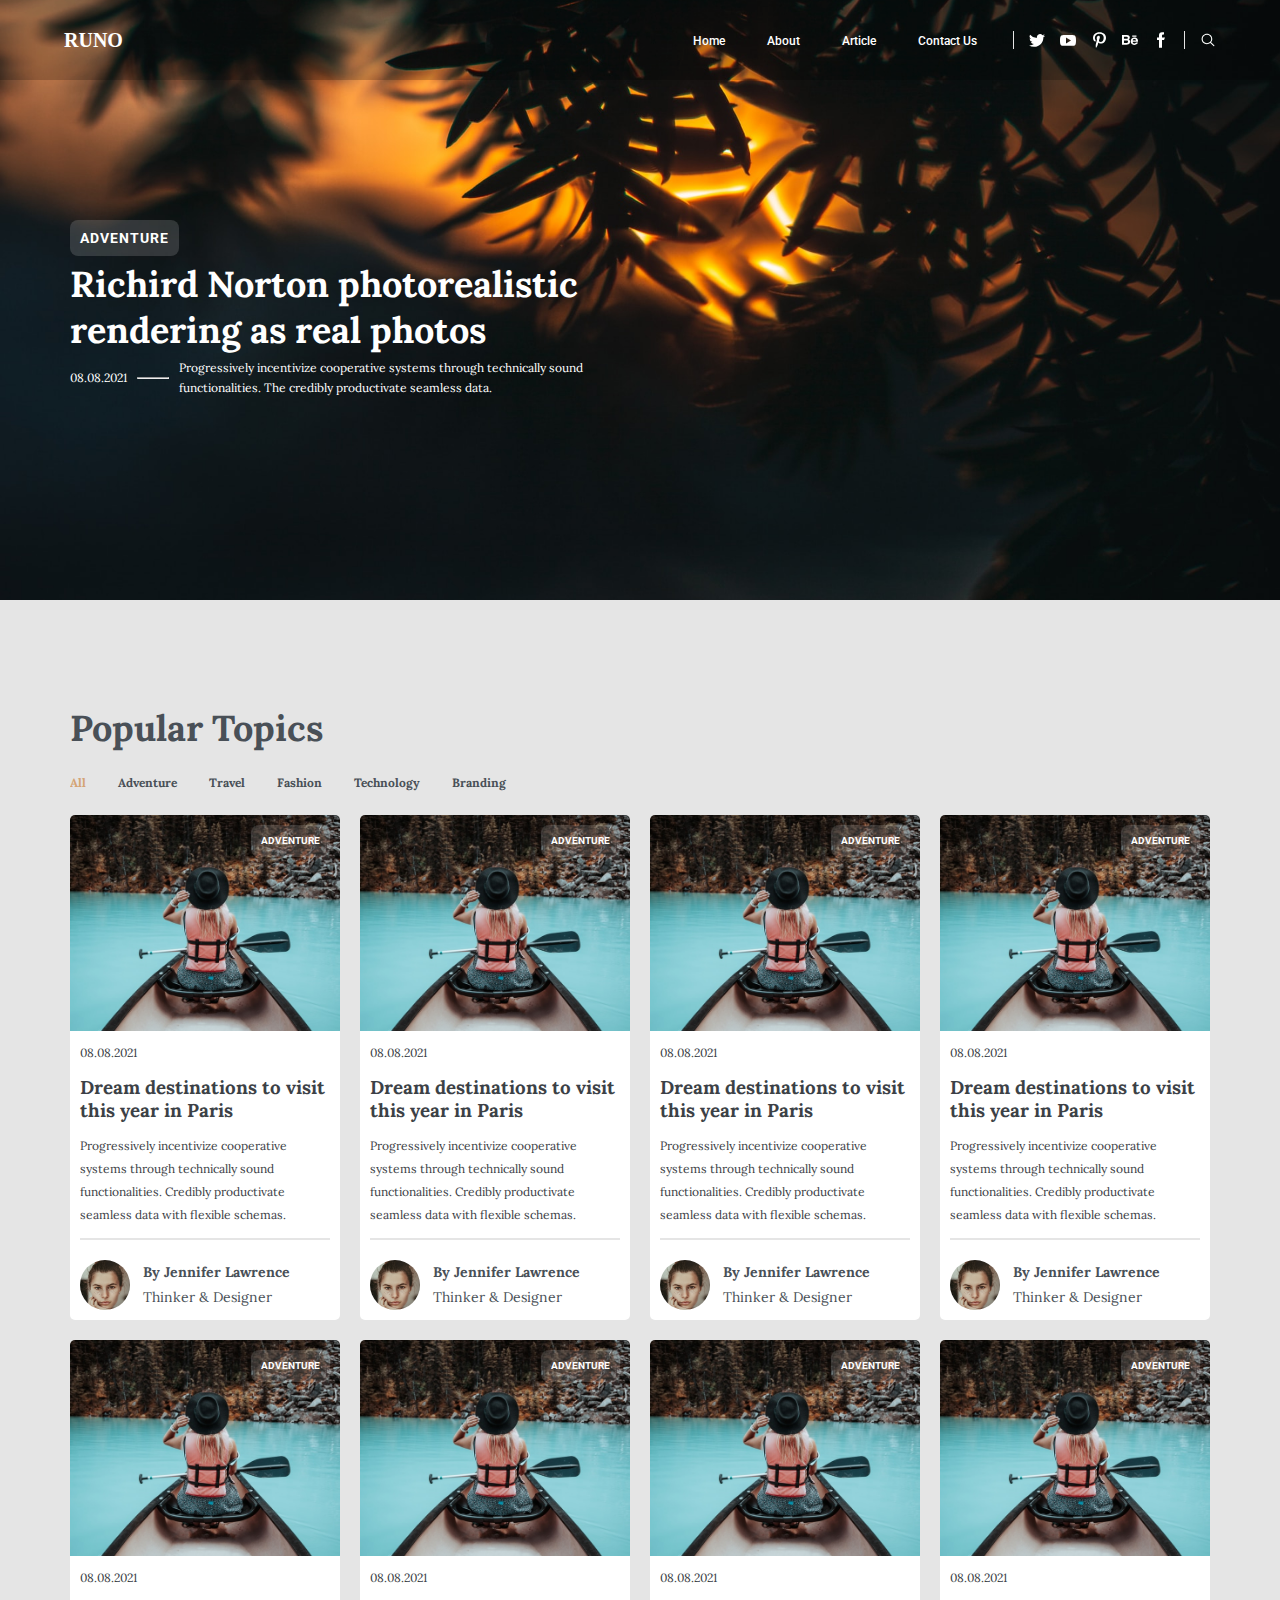
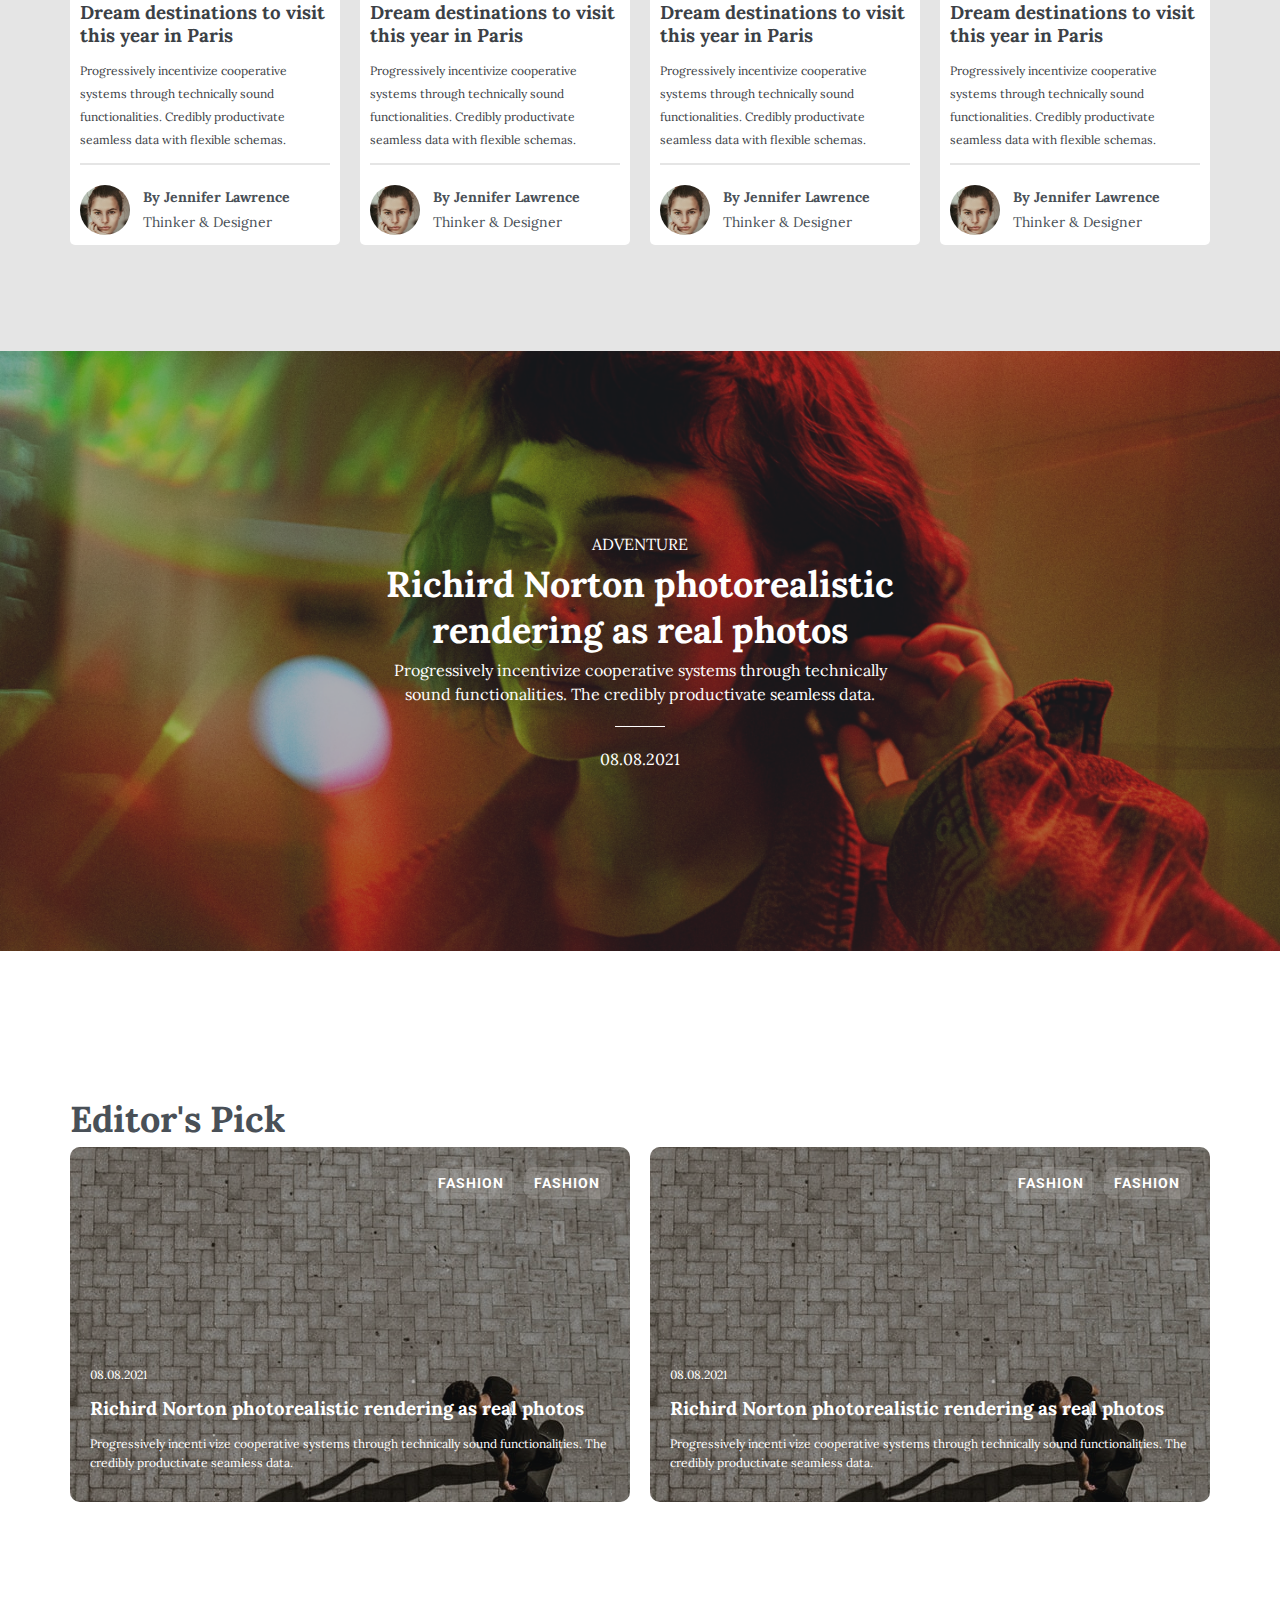
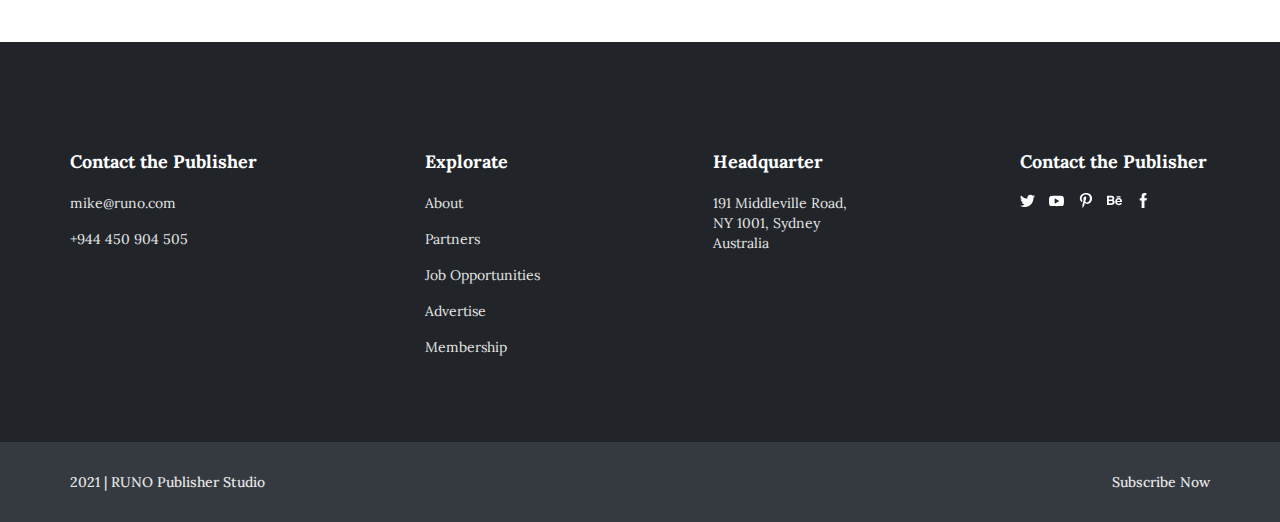
==== commit 0b22d3e7: "fix: container & section width, SEO, image alt feat: favicon, opengraph & sosmed opengraph" ====
--- a/article.html
+++ b/article.html
@@ -18,70 +18,163 @@
       rel="stylesheet"
       href="https://cdnjs.cloudflare.com/ajax/libs/font-awesome/4.7.0/css/font-awesome.min.css"
     />
+    <link rel="apple-touch-icon" sizes="57x57" href="/apple-icon-57x57.png" />
+    <link rel="apple-touch-icon" sizes="60x60" href="/apple-icon-60x60.png" />
+    <link rel="apple-touch-icon" sizes="72x72" href="/apple-icon-72x72.png" />
+    <link rel="apple-touch-icon" sizes="76x76" href="/apple-icon-76x76.png" />
+    <link
+      rel="apple-touch-icon"
+      sizes="114x114"
+      href="/apple-icon-114x114.png"
+    />
+    <link
+      rel="apple-touch-icon"
+      sizes="120x120"
+      href="/apple-icon-120x120.png"
+    />
+    <link
+      rel="apple-touch-icon"
+      sizes="144x144"
+      href="/apple-icon-144x144.png"
+    />
+    <link
+      rel="apple-touch-icon"
+      sizes="152x152"
+      href="/apple-icon-152x152.png"
+    />
+    <link
+      rel="apple-touch-icon"
+      sizes="180x180"
+      href="/apple-icon-180x180.png"
+    />
+    <link
+      rel="icon"
+      type="image/png"
+      sizes="192x192"
+      href="/android-icon-192x192.png"
+    />
+    <link rel="icon" type="image/png" sizes="32x32" href="/favicon-32x32.png" />
+    <link rel="icon" type="image/png" sizes="96x96" href="/favicon-96x96.png" />
+    <link rel="icon" type="image/png" sizes="16x16" href="/favicon-16x16.png" />
+    <link rel="manifest" href="/manifest.json" />
+    <meta name="msapplication-TileColor" content="#ffffff" />
+    <meta name="msapplication-TileImage" content="/ms-icon-144x144.png" />
+    <meta name="theme-color" content="#ffffff" />
     <script type="text/javascript" src="js/index.js"></script>
+    <meta property="og:site_name" content="Aditya irvandani" />
+    <meta property="“og:title”" content="Mentoring front end" />
+    <meta property="og:description" content="Website mentoring adit x naufal" />
+    <meta
+      property="og:url"
+      content="https://mentoring-feb.vercel.app/article"
+    />
+    <meta property="og:type" content="article" />
+    <meta property="article:publisher"
+    content="https://mentoring-feb.vercel.app"" />
+    <meta property="article:section" content="Coding" />
+    <meta property="article:tag" content="Coding" />
+    <meta
+      property="og:image"
+      content="https://res.cloudinary.com/fay/image/upload/w_1280,h_640,c_fill,q_auto,f_auto/w_860,c_fit,co_rgb:232129,g_west,x_80,y_-60,l_text:Source%20Sans%20Pro_70_line_spacing_-10_semibold:Anyone%20Can%20Map!%20Inspiration%20and%20an%20introduction%20to%20the%20world%20of%20mapping/blog-social-card-1.1"
+    />
+    <meta
+      property="og:image:secure_url"
+      content="https://res.cloudinary.com/fay/image/upload/w_1280,h_640,c_fill,q_auto,f_auto/w_860,c_fit,co_rgb:232129,g_west,x_80,y_-60,l_text:Source%20Sans%20Pro_70_line_spacing_-10_semibold:Anyone%20Can%20Map!%20Inspiration%20and%20an%20introduction%20to%20the%20world%20of%20mapping/blog-social-card-1.1"
+    />
+    <meta property="og:image:width" content="1280" />
+    <meta property="og:image:height" content="640" />
+    <meta property="twitter:card" content="summary_large_image" />
+    <meta
+      property="twitter:image"
+      content="https://res.cloudinary.com/fay/image/upload/w_1280,h_640,c_fill,q_auto,f_auto/w_860,c_fit,co_rgb:232129,g_west,x_80,y_-60,l_text:Source%20Sans%20Pro_70_line_spacing_-10_semibold:Anyone%20Can%20Map!%20Inspiration%20and%20an%20introduction%20to%20the%20world%20of%20mapping/blog-social-card-1.1"
+    />
+    <meta property="twitter:site" content="@adityairvandani" />
     <title>Article</title>
   </head>
   <body id="article">
     <section id="hero">
       <div class="container__hero hero__article">
-        <nav>
-          <div class="logo">
-            <h3>RUNO</h3>
-          </div>
-          <div class="menu">
-            <!-- Hamburger Menu Start -->
-            <input id="menu-toggle" type="checkbox" />
-            <label class="menu-button-container" for="menu-toggle">
-              <img src="assets/icon/icons8-menu.svg" alt="" />
-            </label>
-            <!-- Hamburger Menu end -->
-            <ul class="parent__menu" id="my-parent-menu">
-              <li><a class="menu__item active" href="index.html">Home</a></li>
-              <li><a class="menu__item" href="#">About</a></li>
-              <li><a class="menu__item" href="article.html">Article</a></li>
-              <li><a class="menu__item" href="#">Contact Us</a></li>
-            </ul>
-            <div class="vl"></div>
-            <div class="menu__social flex gap-15">
-              <img src="assets/icon/twitter-761629.svg" alt="" />
-              <img src="assets/icon/youtube-761641.svg" alt="" />
-              <img src="assets/icon/pinterest-761616.svg" alt="" />
-              <img src="assets/icon/behance-761644.svg" alt="" />
-              <img src="assets/icon/facebook-761598.svg" alt="" />
-            </div>
-            <div class="vl"></div>
-            <img
-              class="search-icon"
-              src="assets/icon/icons8-search.svg"
-              alt=""
-            />
-          </div>
-        </nav>
-        <div class="hero-text hero-text-lb">
-          <div class="post-cat">
-            <span>ADVENTURE</span>
-          </div>
-          <h1>Richird Norton photorealistic rendering as real photos</h1>
-          <div class="row">
-            <div class="col1">
-              <p>08.08.2021</p>
-            </div>
-            <div class="col2">
-              <hr />
-            </div>
-            <div class="col3">
-              <p>
-                Progressively incentivize cooperative systems through
-                technically sound functionalities. The credibly productivate
-                seamless data.
-              </p>
+        <div class="bg-header">
+          <div class="container">
+            <nav>
+              <div class="logo">
+                <h3>RUNO</h3>
+              </div>
+              <div class="menu">
+                <!-- Hamburger Menu Start -->
+                <input id="menu-toggle" type="checkbox" />
+                <label class="menu-button-container" for="menu-toggle">
+                  <img src="assets/icon/icons8-menu.svg" alt="icons8-menu" />
+                </label>
+                <!-- Hamburger Menu end -->
+                <ul class="parent__menu" id="my-parent-menu">
+                  <li>
+                    <a class="menu__item active" href="index.html">Home</a>
+                  </li>
+                  <li><a class="menu__item" href="#">About</a></li>
+                  <li><a class="menu__item" href="article.html">Article</a></li>
+                  <li><a class="menu__item" href="#">Contact Us</a></li>
+                </ul>
+                <div class="vl"></div>
+                <div class="menu__social flex gap-15">
+                  <img
+                    src="assets/icon/twitter-761629.svg"
+                    alt="twitter-761629"
+                  />
+                  <img
+                    src="assets/icon/youtube-761641.svg"
+                    alt="youtube-761641"
+                  />
+                  <img
+                    src="assets/icon/pinterest-761616.svg"
+                    alt="pinterest-761616"
+                  />
+                  <img
+                    src="assets/icon/behance-761644.svg"
+                    alt="behance-761644"
+                  />
+                  <img
+                    src="assets/icon/facebook-761598.svg"
+                    alt="facebook-761598"
+                  />
+                </div>
+                <div class="vl"></div>
+                <img
+                  class="search-icon"
+                  src="assets/icon/icons8-search.svg"
+                  alt="icons8-search"
+                />
+              </div>
+            </nav>
+          </div>
+        </div>
+        <div class="container">
+          <div class="hero-text hero-text-lb">
+            <div class="post-cat">
+              <span>ADVENTURE</span>
+            </div>
+            <h1>Richird Norton photorealistic rendering as real photos</h1>
+            <div class="row">
+              <div class="col1">
+                <p>08.08.2021</p>
+              </div>
+              <div class="col2">
+                <hr />
+              </div>
+              <div class="col3">
+                <p>
+                  Progressively incentivize cooperative systems through
+                  technically sound functionalities. The credibly productivate
+                  seamless data.
+                </p>
+              </div>
             </div>
           </div>
         </div>
       </div>
     </section>
     <section id="popular-topics">
-      <div class="popular-topics">
+      <div class="container popular-topics">
         <h1>Popular Topics</h1>
         <div class="tab">
           <button class="tab__links active" onclick="openTopic(event, 'all')">
@@ -110,240 +203,232 @@
               <div class="container">
                 <img
                   src="assets/img/blog-image-woman-in-lake.jpg"
-                  alt=""
-                  srcset=""
-                />
-                <div class="blog__content bg--white pad-10">
-                  <p class="meta">08.08.2021</p>
-                  <h3>Dream destinations to visit this year in Paris</h3>
-                  <p class="excerpt">
-                    Progressively incentivize cooperative systems through
-                    technically sound functionalities. Credibly productivate
-                    seamless data with flexible schemas.
-                  </p>
-                  <div class="tag">ADVENTURE</div>
-                  <hr class="blog__hr" />
-                  <div class="blurb">
-                    <div class="avatar">
-                      <div class="rounded">
-                        <img src="assets/img/avatar.jpg" alt="" />
-                      </div>
-                    </div>
-                    <div class="bio">
-                      <div class="name"><b>By Jennifer Lawrence</b></div>
-                      <div class="position">Thinker & Designer</div>
-                    </div>
-                  </div>
-                </div>
-              </div>
-            </div>
-            <div class="blog__column radius-5">
-              <div class="container">
-                <img
-                  src="assets/img/blog-image-woman-in-lake.jpg"
-                  alt=""
-                  srcset=""
-                />
-                <div class="blog__content bg--white pad-10">
-                  <p class="meta">08.08.2021</p>
-                  <h3>Dream destinations to visit this year in Paris</h3>
-                  <p class="excerpt">
-                    Progressively incentivize cooperative systems through
-                    technically sound functionalities. Credibly productivate
-                    seamless data with flexible schemas.
-                  </p>
-                  <div class="tag">ADVENTURE</div>
-                  <hr class="blog__hr" />
-                  <div class="blurb">
-                    <div class="avatar">
-                      <div class="rounded">
-                        <img src="assets/img/avatar.jpg" alt="" />
-                      </div>
-                    </div>
-                    <div class="bio">
-                      <div class="name"><b>By Jennifer Lawrence</b></div>
-                      <div class="position">Thinker & Designer</div>
-                    </div>
-                  </div>
-                </div>
-              </div>
-            </div>
-            <div class="blog__column radius-5">
-              <div class="container">
-                <img
-                  src="assets/img/blog-image-woman-in-lake.jpg"
-                  alt=""
-                  srcset=""
-                />
-                <div class="blog__content bg--white pad-10">
-                  <p class="meta">08.08.2021</p>
-                  <h3>Dream destinations to visit this year in Paris</h3>
-                  <p class="excerpt">
-                    Progressively incentivize cooperative systems through
-                    technically sound functionalities. Credibly productivate
-                    seamless data with flexible schemas.
-                  </p>
-                  <div class="tag">ADVENTURE</div>
-                  <hr class="blog__hr" />
-                  <div class="blurb">
-                    <div class="avatar">
-                      <div class="rounded">
-                        <img src="assets/img/avatar.jpg" alt="" />
-                      </div>
-                    </div>
-                    <div class="bio">
-                      <div class="name"><b>By Jennifer Lawrence</b></div>
-                      <div class="position">Thinker & Designer</div>
-                    </div>
-                  </div>
-                </div>
-              </div>
-            </div>
-            <div class="blog__column radius-5">
-              <div class="container">
-                <img
-                  src="assets/img/blog-image-woman-in-lake.jpg"
-                  alt=""
-                  srcset=""
-                />
-                <div class="blog__content bg--white pad-10">
-                  <p class="meta">08.08.2021</p>
-                  <h3>Dream destinations to visit this year in Paris</h3>
-                  <p class="excerpt">
-                    Progressively incentivize cooperative systems through
-                    technically sound functionalities. Credibly productivate
-                    seamless data with flexible schemas.
-                  </p>
-                  <div class="tag">ADVENTURE</div>
-                  <hr class="blog__hr" />
-                  <div class="blurb">
-                    <div class="avatar">
-                      <div class="rounded">
-                        <img src="assets/img/avatar.jpg" alt="" />
-                      </div>
-                    </div>
-                    <div class="bio">
-                      <div class="name"><b>By Jennifer Lawrence</b></div>
-                      <div class="position">Thinker & Designer</div>
-                    </div>
-                  </div>
-                </div>
-              </div>
-            </div>
-            <div class="blog__column radius-5">
-              <div class="container">
-                <img
-                  src="assets/img/blog-image-woman-in-lake.jpg"
-                  alt=""
-                  srcset=""
-                />
-                <div class="blog__content bg--white pad-10">
-                  <p class="meta">08.08.2021</p>
-                  <h3>Dream destinations to visit this year in Paris</h3>
-                  <p class="excerpt">
-                    Progressively incentivize cooperative systems through
-                    technically sound functionalities. Credibly productivate
-                    seamless data with flexible schemas.
-                  </p>
-                  <div class="tag">ADVENTURE</div>
-                  <hr class="blog__hr" />
-                  <div class="blurb">
-                    <div class="avatar">
-                      <div class="rounded">
-                        <img src="assets/img/avatar.jpg" alt="" />
-                      </div>
-                    </div>
-                    <div class="bio">
-                      <div class="name"><b>By Jennifer Lawrence</b></div>
-                      <div class="position">Thinker & Designer</div>
-                    </div>
-                  </div>
-                </div>
-              </div>
-            </div>
-            <div class="blog__column radius-5">
-              <div class="container">
-                <img
-                  src="assets/img/blog-image-woman-in-lake.jpg"
-                  alt=""
-                  srcset=""
-                />
-                <div class="blog__content bg--white pad-10">
-                  <p class="meta">08.08.2021</p>
-                  <h3>Dream destinations to visit this year in Paris</h3>
-                  <p class="excerpt">
-                    Progressively incentivize cooperative systems through
-                    technically sound functionalities. Credibly productivate
-                    seamless data with flexible schemas.
-                  </p>
-                  <div class="tag">ADVENTURE</div>
-                  <hr class="blog__hr" />
-                  <div class="blurb">
-                    <div class="avatar">
-                      <div class="rounded">
-                        <img src="assets/img/avatar.jpg" alt="" />
-                      </div>
-                    </div>
-                    <div class="bio">
-                      <div class="name"><b>By Jennifer Lawrence</b></div>
-                      <div class="position">Thinker & Designer</div>
-                    </div>
-                  </div>
-                </div>
-              </div>
-            </div>
-            <div class="blog__column radius-5">
-              <div class="container">
-                <img
-                  src="assets/img/blog-image-woman-in-lake.jpg"
-                  alt=""
-                  srcset=""
-                />
-                <div class="blog__content bg--white pad-10">
-                  <p class="meta">08.08.2021</p>
-                  <h3>Dream destinations to visit this year in Paris</h3>
-                  <p class="excerpt">
-                    Progressively incentivize cooperative systems through
-                    technically sound functionalities. Credibly productivate
-                    seamless data with flexible schemas.
-                  </p>
-                  <div class="tag">ADVENTURE</div>
-                  <hr class="blog__hr" />
-                  <div class="blurb">
-                    <div class="avatar">
-                      <div class="rounded">
-                        <img src="assets/img/avatar.jpg" alt="" />
-                      </div>
-                    </div>
-                    <div class="bio">
-                      <div class="name"><b>By Jennifer Lawrence</b></div>
-                      <div class="position">Thinker & Designer</div>
-                    </div>
-                  </div>
-                </div>
-              </div>
-            </div>
-            <div class="blog__column radius-5">
-              <div class="container">
-                <img
-                  src="assets/img/blog-image-woman-in-lake.jpg"
-                  alt=""
-                  srcset=""
-                />
-                <div class="blog__content bg--white pad-10">
-                  <p class="meta">08.08.2021</p>
-                  <h3>Dream destinations to visit this year in Paris</h3>
-                  <p class="excerpt">
-                    Progressively incentivize cooperative systems through
-                    technically sound functionalities. Credibly productivate
-                    seamless data with flexible schemas.
-                  </p>
-                  <div class="tag">ADVENTURE</div>
-                  <hr class="blog__hr" />
-                  <div class="blurb">
-                    <div class="avatar">
-                      <div class="rounded">
-                        <img src="assets/img/avatar.jpg" alt="" />
+                  alt="blog-image-woman-in-lake"
+                />
+                <div class="blog__content bg--white pad-10">
+                  <label class="meta">08.08.2021</label>
+                  <h3>Dream destinations to visit this year in Paris</h3>
+                  <p class="excerpt">
+                    Progressively incentivize cooperative systems through
+                    technically sound functionalities. Credibly productivate
+                    seamless data with flexible schemas.
+                  </p>
+                  <label class="tag">ADVENTURE</label>
+                  <hr class="blog__hr" />
+                  <div class="blurb">
+                    <div class="avatar">
+                      <div class="rounded">
+                        <img src="assets/img/avatar.jpg" alt="avatar" />
+                      </div>
+                    </div>
+                    <div class="bio">
+                      <div class="name"><b>By Jennifer Lawrence</b></div>
+                      <div class="position">Thinker & Designer</div>
+                    </div>
+                  </div>
+                </div>
+              </div>
+            </div>
+            <div class="blog__column radius-5">
+              <div class="container">
+                <img
+                  src="assets/img/blog-image-woman-in-lake.jpg"
+                  alt="blog-image-woman-in-lake"
+                />
+                <div class="blog__content bg--white pad-10">
+                  <label class="meta">08.08.2021</label>
+                  <h3>Dream destinations to visit this year in Paris</h3>
+                  <p class="excerpt">
+                    Progressively incentivize cooperative systems through
+                    technically sound functionalities. Credibly productivate
+                    seamless data with flexible schemas.
+                  </p>
+                  <label class="tag">ADVENTURE</label>
+                  <hr class="blog__hr" />
+                  <div class="blurb">
+                    <div class="avatar">
+                      <div class="rounded">
+                        <img src="assets/img/avatar.jpg" alt="avatar" />
+                      </div>
+                    </div>
+                    <div class="bio">
+                      <div class="name"><b>By Jennifer Lawrence</b></div>
+                      <div class="position">Thinker & Designer</div>
+                    </div>
+                  </div>
+                </div>
+              </div>
+            </div>
+            <div class="blog__column radius-5">
+              <div class="container">
+                <img
+                  src="assets/img/blog-image-woman-in-lake.jpg"
+                  alt="blog-image-woman-in-lake"
+                />
+                <div class="blog__content bg--white pad-10">
+                  <label class="meta">08.08.2021</label>
+                  <h3>Dream destinations to visit this year in Paris</h3>
+                  <p class="excerpt">
+                    Progressively incentivize cooperative systems through
+                    technically sound functionalities. Credibly productivate
+                    seamless data with flexible schemas.
+                  </p>
+                  <label class="tag">ADVENTURE</label>
+                  <hr class="blog__hr" />
+                  <div class="blurb">
+                    <div class="avatar">
+                      <div class="rounded">
+                        <img src="assets/img/avatar.jpg" alt="avatar" />
+                      </div>
+                    </div>
+                    <div class="bio">
+                      <div class="name"><b>By Jennifer Lawrence</b></div>
+                      <div class="position">Thinker & Designer</div>
+                    </div>
+                  </div>
+                </div>
+              </div>
+            </div>
+            <div class="blog__column radius-5">
+              <div class="container">
+                <img
+                  src="assets/img/blog-image-woman-in-lake.jpg"
+                  alt="blog-image-woman-in-lake"
+                />
+                <div class="blog__content bg--white pad-10">
+                  <label class="meta">08.08.2021</label>
+                  <h3>Dream destinations to visit this year in Paris</h3>
+                  <p class="excerpt">
+                    Progressively incentivize cooperative systems through
+                    technically sound functionalities. Credibly productivate
+                    seamless data with flexible schemas.
+                  </p>
+                  <label class="tag">ADVENTURE</label>
+                  <hr class="blog__hr" />
+                  <div class="blurb">
+                    <div class="avatar">
+                      <div class="rounded">
+                        <img src="assets/img/avatar.jpg" alt="avatar" />
+                      </div>
+                    </div>
+                    <div class="bio">
+                      <div class="name"><b>By Jennifer Lawrence</b></div>
+                      <div class="position">Thinker & Designer</div>
+                    </div>
+                  </div>
+                </div>
+              </div>
+            </div>
+            <div class="blog__column radius-5">
+              <div class="container">
+                <img
+                  src="assets/img/blog-image-woman-in-lake.jpg"
+                  alt="blog-image-woman-in-lake"
+                />
+                <div class="blog__content bg--white pad-10">
+                  <label class="meta">08.08.2021</label>
+                  <h3>Dream destinations to visit this year in Paris</h3>
+                  <p class="excerpt">
+                    Progressively incentivize cooperative systems through
+                    technically sound functionalities. Credibly productivate
+                    seamless data with flexible schemas.
+                  </p>
+                  <label class="tag">ADVENTURE</label>
+                  <hr class="blog__hr" />
+                  <div class="blurb">
+                    <div class="avatar">
+                      <div class="rounded">
+                        <img src="assets/img/avatar.jpg" alt="avatar" />
+                      </div>
+                    </div>
+                    <div class="bio">
+                      <div class="name"><b>By Jennifer Lawrence</b></div>
+                      <div class="position">Thinker & Designer</div>
+                    </div>
+                  </div>
+                </div>
+              </div>
+            </div>
+            <div class="blog__column radius-5">
+              <div class="container">
+                <img
+                  src="assets/img/blog-image-woman-in-lake.jpg"
+                  alt="blog-image-woman-in-lake"
+                />
+                <div class="blog__content bg--white pad-10">
+                  <label class="meta">08.08.2021</label>
+                  <h3>Dream destinations to visit this year in Paris</h3>
+                  <p class="excerpt">
+                    Progressively incentivize cooperative systems through
+                    technically sound functionalities. Credibly productivate
+                    seamless data with flexible schemas.
+                  </p>
+                  <label class="tag">ADVENTURE</label>
+                  <hr class="blog__hr" />
+                  <div class="blurb">
+                    <div class="avatar">
+                      <div class="rounded">
+                        <img src="assets/img/avatar.jpg" alt="avatar" />
+                      </div>
+                    </div>
+                    <div class="bio">
+                      <div class="name"><b>By Jennifer Lawrence</b></div>
+                      <div class="position">Thinker & Designer</div>
+                    </div>
+                  </div>
+                </div>
+              </div>
+            </div>
+            <div class="blog__column radius-5">
+              <div class="container">
+                <img
+                  src="assets/img/blog-image-woman-in-lake.jpg"
+                  alt="blog-image-woman-in-lake"
+                />
+                <div class="blog__content bg--white pad-10">
+                  <label class="meta">08.08.2021</label>
+                  <h3>Dream destinations to visit this year in Paris</h3>
+                  <p class="excerpt">
+                    Progressively incentivize cooperative systems through
+                    technically sound functionalities. Credibly productivate
+                    seamless data with flexible schemas.
+                  </p>
+                  <label class="tag">ADVENTURE</label>
+                  <hr class="blog__hr" />
+                  <div class="blurb">
+                    <div class="avatar">
+                      <div class="rounded">
+                        <img src="assets/img/avatar.jpg" alt="avatar" />
+                      </div>
+                    </div>
+                    <div class="bio">
+                      <div class="name"><b>By Jennifer Lawrence</b></div>
+                      <div class="position">Thinker & Designer</div>
+                    </div>
+                  </div>
+                </div>
+              </div>
+            </div>
+            <div class="blog__column radius-5">
+              <div class="container">
+                <img
+                  src="assets/img/blog-image-woman-in-lake.jpg"
+                  alt="blog-image-woman-in-lake"
+                />
+                <div class="blog__content bg--white pad-10">
+                  <label class="meta">08.08.2021</label>
+                  <h3>Dream destinations to visit this year in Paris</h3>
+                  <p class="excerpt">
+                    Progressively incentivize cooperative systems through
+                    technically sound functionalities. Credibly productivate
+                    seamless data with flexible schemas.
+                  </p>
+                  <label class="tag">ADVENTURE</label>
+                  <hr class="blog__hr" />
+                  <div class="blurb">
+                    <div class="avatar">
+                      <div class="rounded">
+                        <img src="assets/img/avatar.jpg" alt="avatar" />
                       </div>
                     </div>
                     <div class="bio">
@@ -384,9 +469,12 @@
       </div>
     </section>
     <section id="big-post">
-      <div class="big-post">
-        <img src="assets/img/big-image-wanita-rgb.jpg" alt="" srcset="" />
-        <div class="content-big-post">
+      <img
+        src="assets/img/big-image-wanita-rgb.jpg"
+        alt="big-image-wanita-rgb"
+      />
+      <div class="overlay">
+        <div class="container content-big-post">
           <div class="text">
             <div class="adventure">
               <span>ADVENTURE</span>
@@ -403,7 +491,7 @@
       </div>
     </section>
     <section id="editor-picks">
-      <div class="editor-picks">
+      <div class="container editor-picks">
         <h1 class="editor">Editor's Pick</h1>
         <div class="blog__row grid-blog-2-col">
           <div class="blog-editor">
@@ -459,8 +547,8 @@
         </div>
       </div>
     </section>
-    <section id="footer">
-      <div class="footer">
+    <section id="footer" class="bg-footer">
+      <div class="container footer">
         <div class="footer__inner">
           <div class="footer__col-1">
             <h3 class="footer__heading">Contact the Publisher</h3>
@@ -484,18 +572,27 @@
           <div class="footer__col-4">
             <h3 class="footer__heading">Contact the Publisher</h3>
             <div class="footer__social">
-              <img src="assets/icon/twitter-761629.svg" alt="" />
-              <img src="assets/icon/youtube-761641.svg" alt="" />
-              <img src="assets/icon/pinterest-761616.svg" alt="" />
-              <img src="assets/icon/behance-761644.svg" alt="" />
-              <img src="assets/icon/facebook-761598.svg" alt="" />
+              <img
+                src="assets/icon/twitter-761629.svg"
+                alt="twitter-761629.svg"
+              />
+              <img src="assets/icon/youtube-761641.svg" alt="youtube-761641" />
+              <img
+                src="assets/icon/pinterest-761616.svg"
+                alt="pinterest-761616"
+              />
+              <img src="assets/icon/behance-761644.svg" alt="behance-761644" />
+              <img
+                src="assets/icon/facebook-761598.svg"
+                alt="facebook-761598"
+              />
             </div>
           </div>
         </div>
       </div>
     </section>
-    <section id="sub-footer">
-      <div class="sub-footer">
+    <section id="sub-footer" class="bg-sub-footer">
+      <div class="container sub-footer">
         <div class="sub-footer__col">2021 | RUNO Publisher Studio</div>
         <div class="sub-footer__col">Subscribe Now</div>
       </div>
--- a/css/styles.css
+++ b/css/styles.css
@@ -6,9 +6,14 @@
 }
 
 section {
-    max-width:1366px;
+    width:100%;
+    position: relative;
     /* width:100%; */
-    margin:0 auto;
+}
+
+.container {
+  max-width:1440px;
+  margin:0 auto;
 }
 
 .container__hero {
@@ -23,7 +28,6 @@
 
 nav {
   height: 80px;
-  background: rgba(0, 0, 0, 0.2);
   display: flex;
   justify-content: space-between;
   align-items: center;
@@ -133,12 +137,16 @@
 
 /* POPULAR TOPICS */
 
-.popular-topics {
+
+#popular-topics {
+  background-color: #E5E5E5;
+}
+
+  .popular-topics {
   padding: 100px  70px;
   /* overflow: hidden;
     position: absolute; */
   flex-direction: column;
-  background-color: #E5E5E5;
 }
 
 .popular-topics h1 {
@@ -309,15 +317,23 @@
 /* END OF BLOG TAB */
 
 /* SECTION BIG POST */
-.big-post {
-  width: 100%;
+#big-post {
   height: 600px;
   position: relative;
   /* background-size: contain; */
   overflow: hidden;
 }
 
-.big-post img {
+.overlay {
+  position: absolute;
+  top: 0;
+  right: 0;
+  left: 0;
+  background-color: rgba(52, 58, 64, 0.4);
+  height: 100%;
+}
+
+#big-post img {
   display: block;
   width: 100%;
   height: 100%;
@@ -326,16 +342,11 @@
 }
 
 .content-big-post {
-  position: absolute;
+  height: inherit;
   display: flex;
   justify-content: center;
   align-items: center;
   flex-direction: column;
-  top: 0;
-  height: 100%;
-  width: 100%;
-  /* opacity: 0.5; */
-  background-color: rgba(52, 58, 64, 0.4);
 }
 
 .content-big-post .text {
@@ -362,8 +373,7 @@
 /* Section big post */
 
 .editor-picks {
-    margin: 140px 70px;
-    max-width:1300px;
+    padding: 140px 70px;
     /* width: 100%; */
   }
 
@@ -450,7 +460,6 @@
 
 .footer {
   color:white;
-  background-color: #212529;
   height:400px;
   padding: 106px 70px;
 }
@@ -508,7 +517,6 @@
   justify-content: space-between;
   align-items: center;
   height: 80px;
-  background-color: #343A40;
 }
 
 .sub-footer__col {
@@ -708,6 +716,18 @@
 .grid-blog-2-col {
   grid-template-columns: repeat(2, 1fr);
   grid-column-gap: 20px;
+}
+
+.bg-header {
+  background: rgba(0, 0, 0, 0.2);
+}
+
+.bg-footer {
+  background-color: #212529;
+}
+
+.bg-sub-footer {
+  background-color: #343A40;
 }
 
 /* COBA HAMBURGER */
@@ -776,7 +796,6 @@
 
 @media (max-width: 640px) {
 
-
   /* Menu Header */
   .menu .vl , .menu .menu__social, .menu .search-icon {
     display: none;
@@ -917,7 +936,6 @@
 
   .footer {
     color: white;
-    background-color: #212529;
     height: auto;
     padding: 50px 30px;
   }
